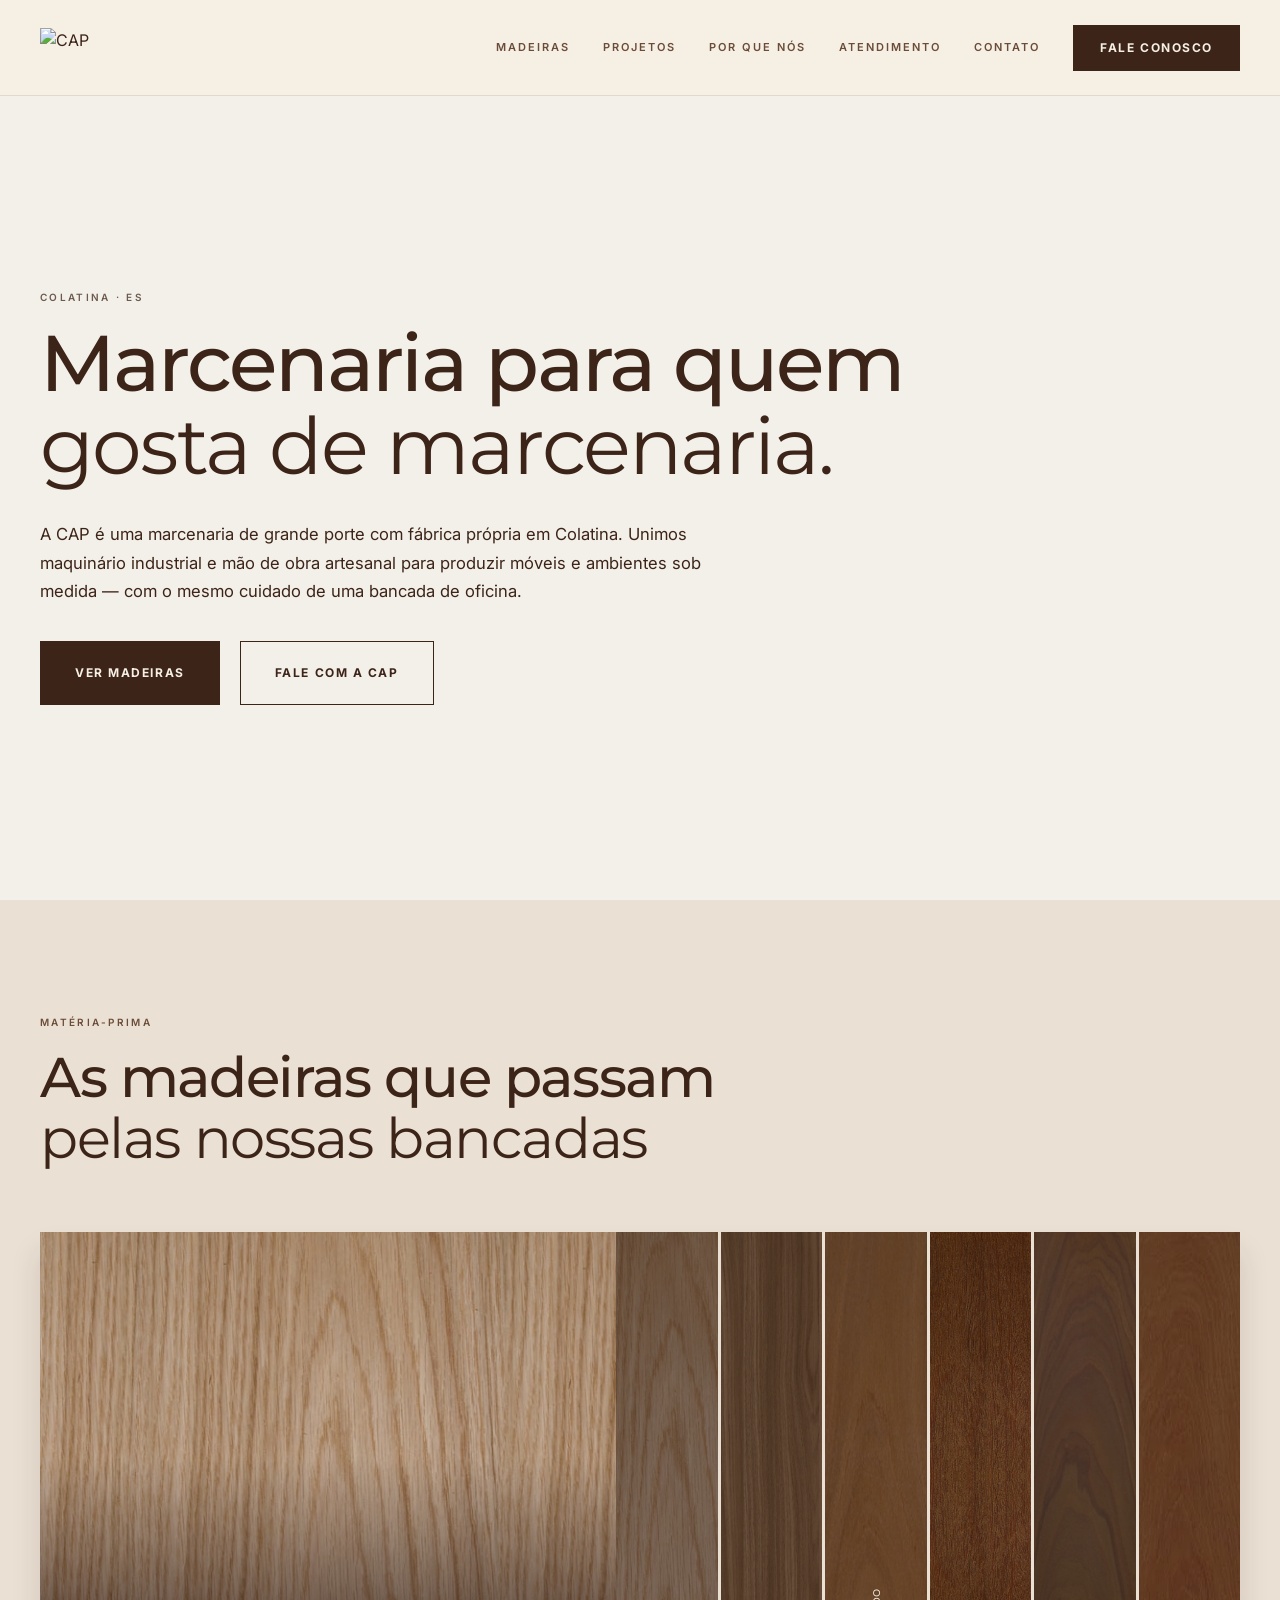
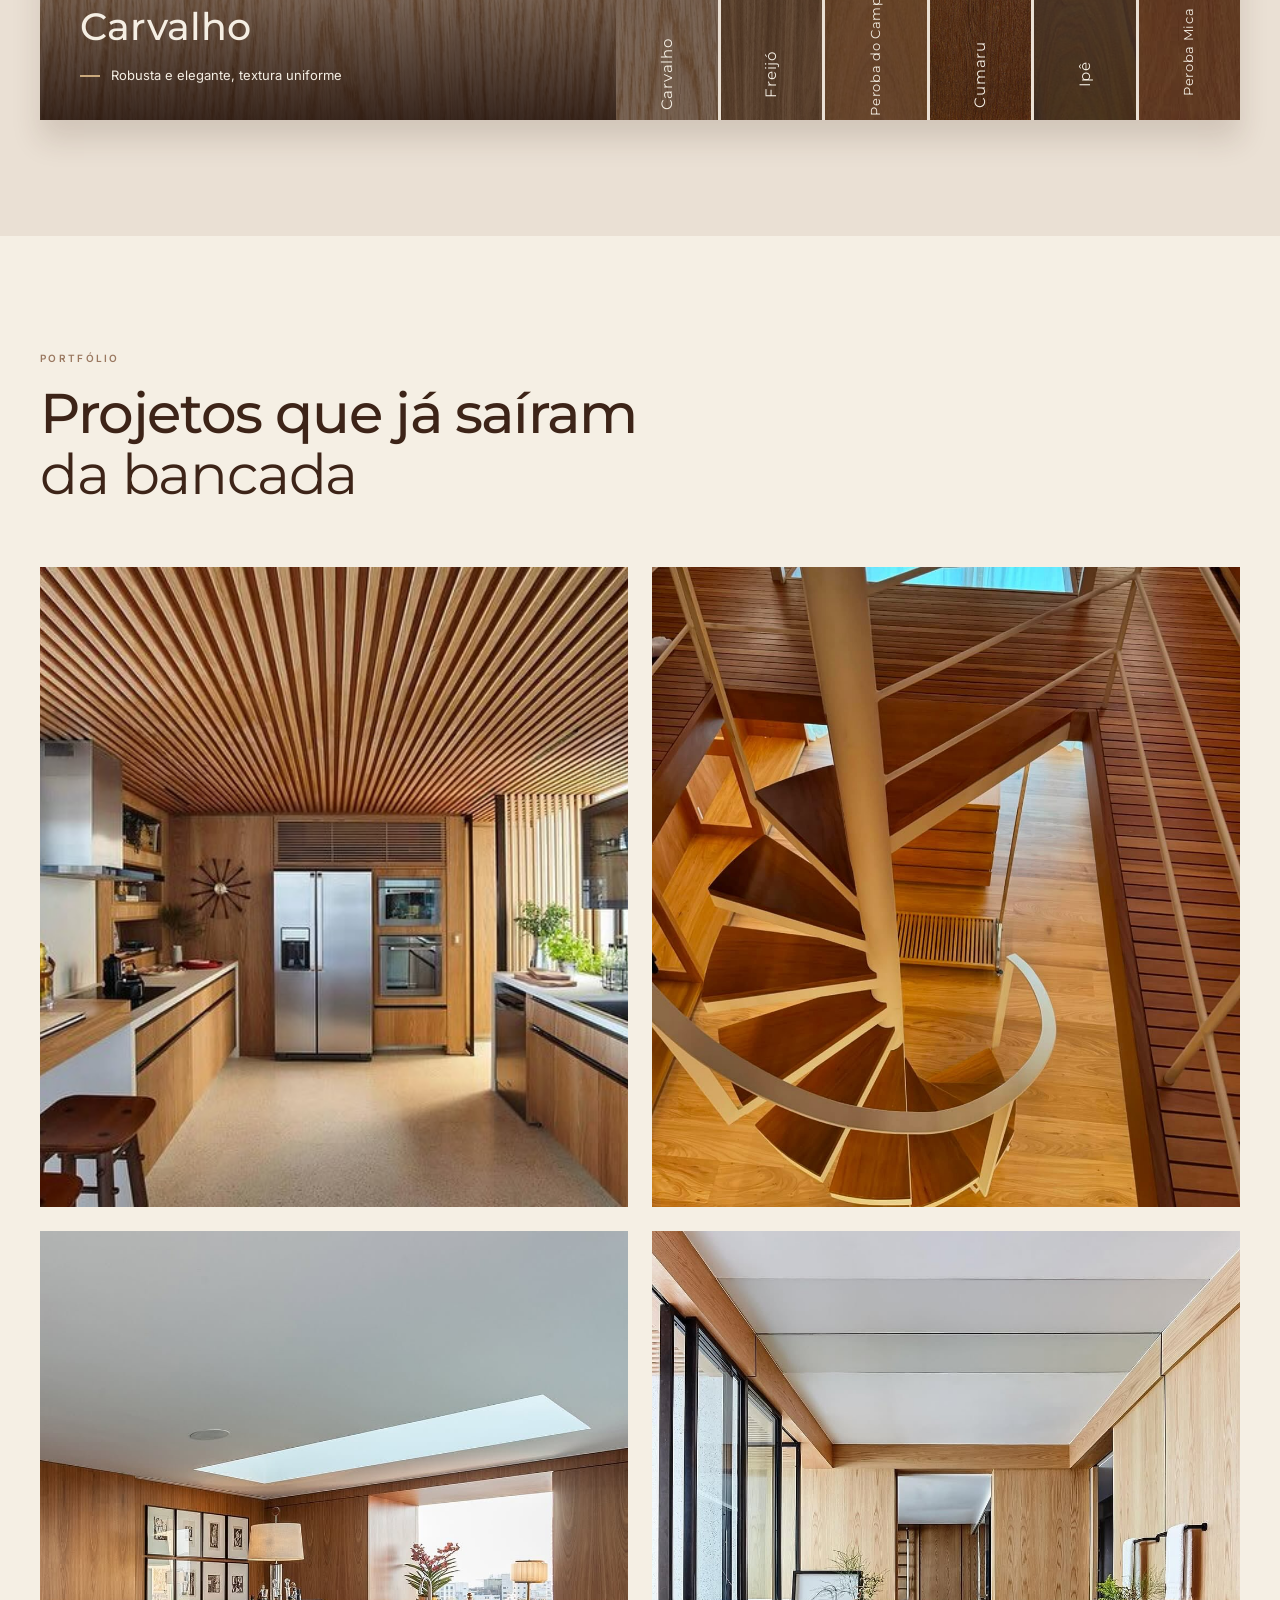
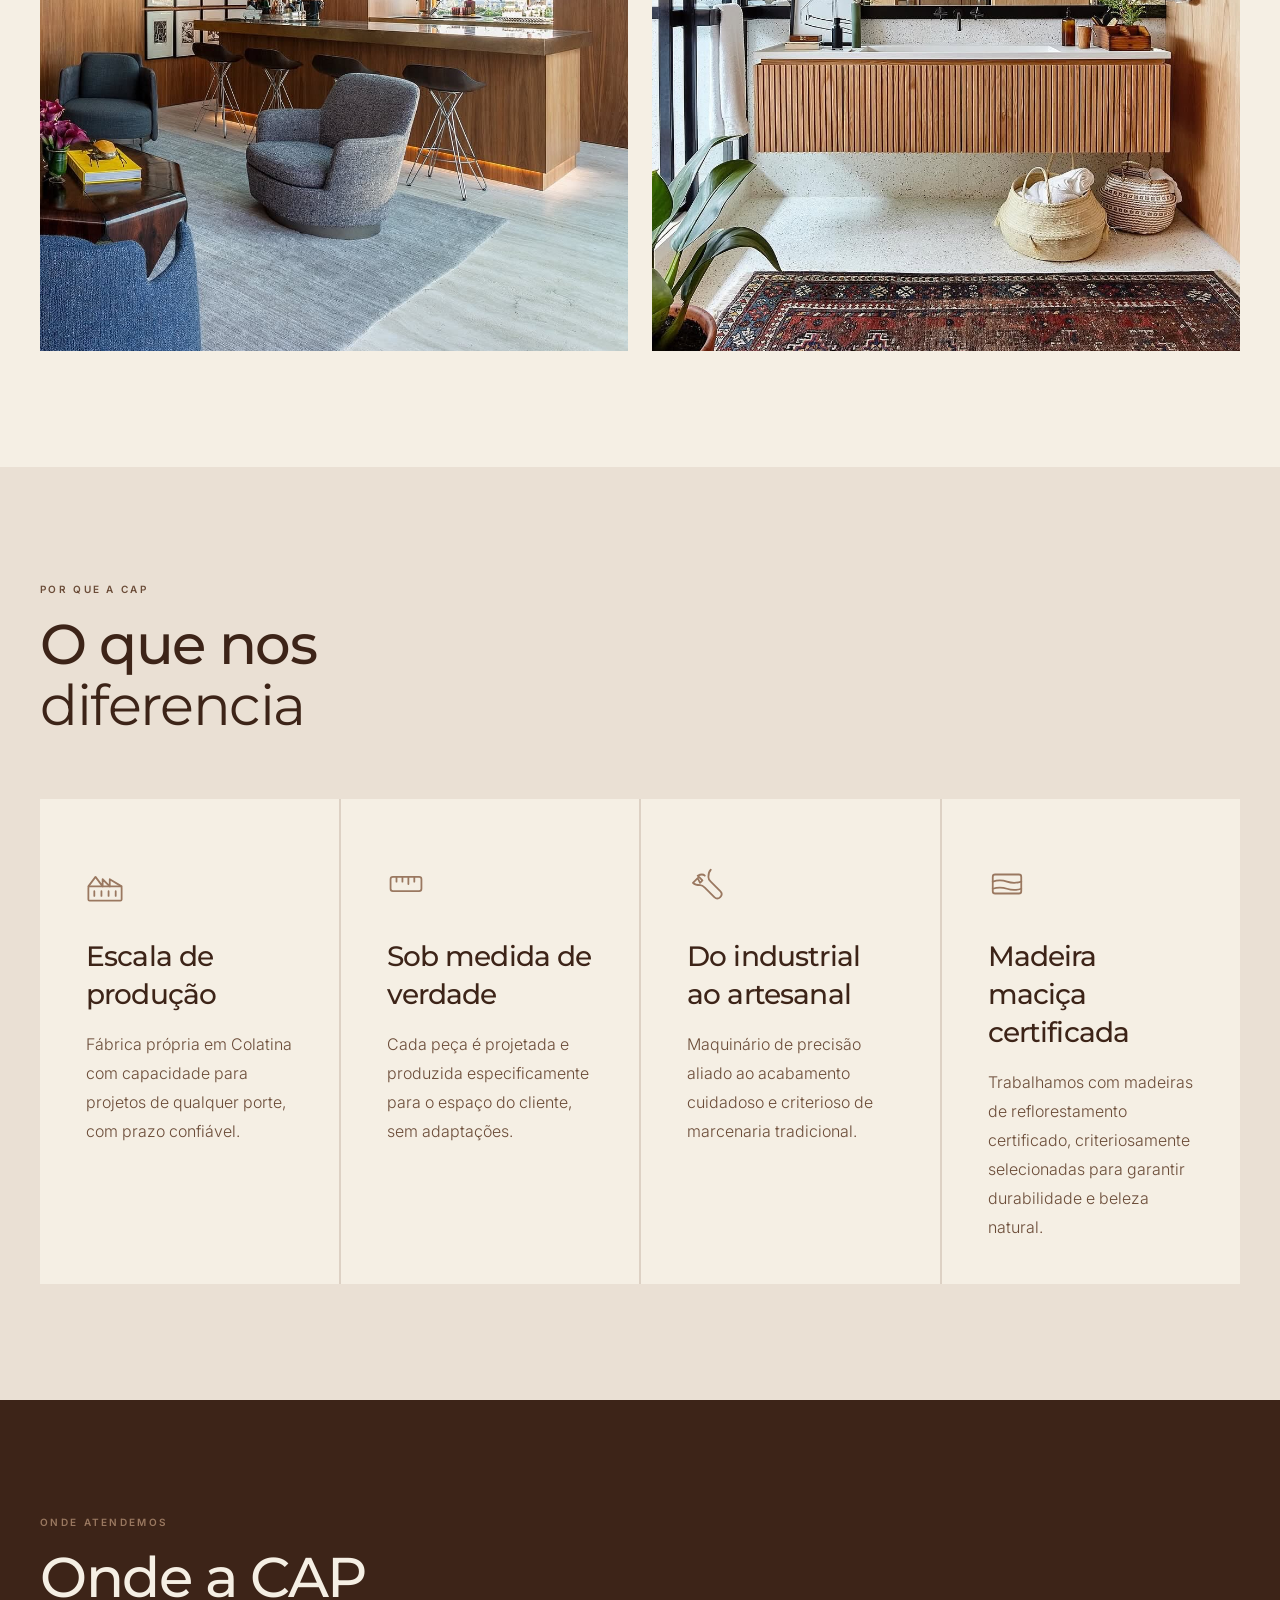
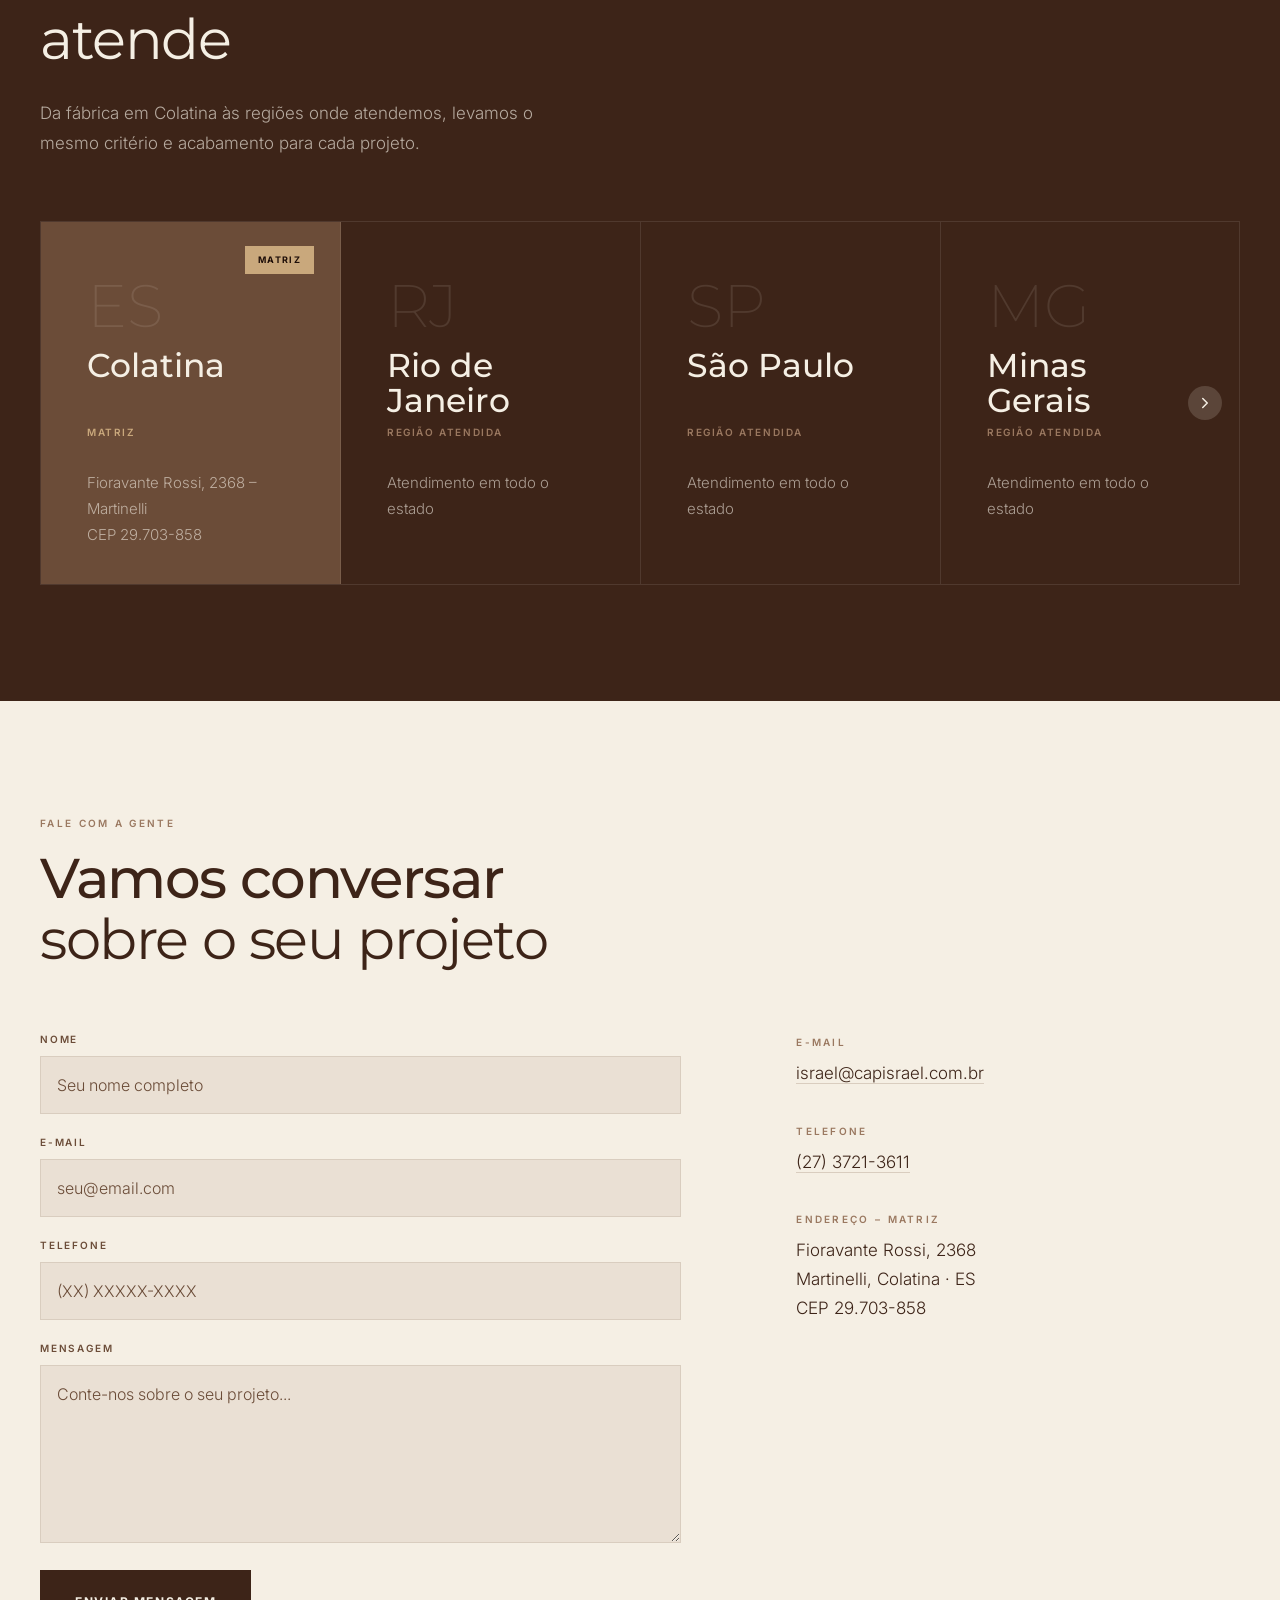
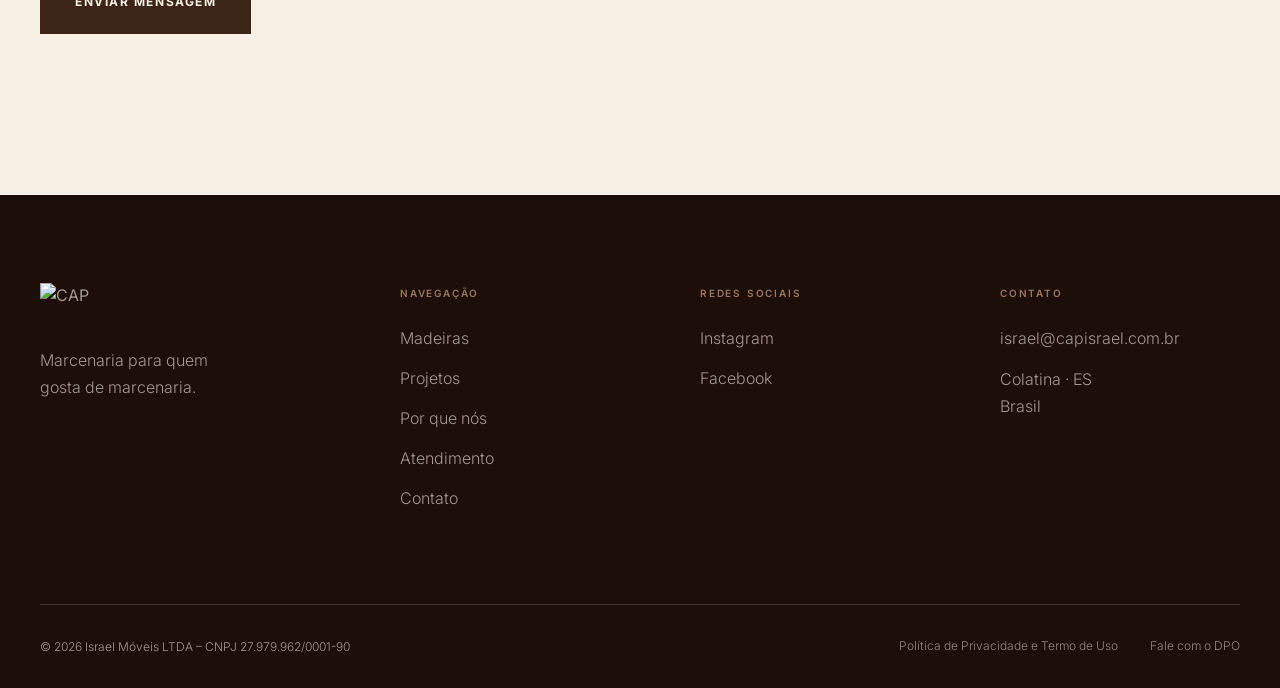
==== Site_CAP2_SPHP/index.html @ 414b8538 "Add files via upload" ====
<!doctype html>
<html lang="pt-BR">
  <head>
    <meta charset="UTF-8" />
    <meta name="viewport" content="width=device-width, initial-scale=1.0" />
    <meta name="description" content="CAP — Marcenaria para quem gosta de marcenaria." />
    <title>CAP Israel</title>
    <link rel="icon" type="image/svg+xml" href="assets/images/favicon.svg">
    <link rel="icon" type="image/x-icon" href="assets/images/favicon.ico">
    <link rel="apple-touch-icon" href="assets/images/apple-touch-icon.png" />
    <link rel="preconnect" href="https://fonts.googleapis.com" />
    <link rel="preconnect" href="https://fonts.gstatic.com" crossorigin />
    <link href="https://fonts.googleapis.com/css2?family=Inter:wght@300;400;500;600;700&family=Montserrat:wght@400;500;600;700&display=swap" rel="stylesheet" />
    <link rel="stylesheet" href="css/styles.css" />
    <script src="js/main.js" defer></script>
  </head>
  <body>
    <a class="skip-link" href="#conteudo">Pular para o conteúdo</a>

    <header class="site-header" data-header>
      <div class="container header__inner">
        <a class="brand" href="#inicio" aria-label="CAP — página inicial">
          <img src="https://israelmoveis.com.br/wp-content/uploads/2021/07/ISRAEL-MOVEIS.svg" alt="CAP" />
        </a>

        <button class="menu-toggle" type="button" aria-expanded="false" aria-controls="primary-navigation" data-menu-toggle>
          <span class="visually-hidden">Abrir menu</span>
          <span></span><span></span><span></span>
        </button>

        <nav class="primary-nav" id="primary-navigation" aria-label="Navegação principal" data-menu>
          <a href="#madeiras">Madeiras</a>
          <a href="#projetos">Projetos</a>
          <a href="#diferenciais">Por que nós</a>
          <a href="#unidades">Atendimento</a>
          <a href="#contato">Contato</a>
          <a class="button button--small" href="#contato">Fale conosco</a>
        </nav>
      </div>
    </header>

    <main id="conteudo">
      <section class="hero" id="inicio" aria-labelledby="hero-title">
        <img class="hero__image" src="assets/images/hero-cap.jpeg" alt="Sala contemporânea com marcenaria sob medida e estante iluminada" />
        <div class="hero__overlay"></div>
        <div class="container hero__content">
          <p class="eyebrow eyebrow--light">Colatina · ES</p>
          <h1 id="hero-title">Marcenaria para quem<br /><em>gosta de marcenaria.</em></h1>
          <p class="hero__summary">A CAP é uma marcenaria de grande porte com fábrica própria em Colatina. Unimos maquinário industrial e mão de obra artesanal para produzir móveis e ambientes sob medida — com o mesmo cuidado de uma bancada de oficina.</p>
          <div class="hero__actions">
            <a class="button button--light" href="#madeiras">Ver madeiras</a>
            <a class="button button--outline-light" href="#contato">Fale com a CAP</a>
          </div>
        </div>
      </section>

      <section class="section section--sand" id="madeiras" aria-labelledby="woods-title">
        <div class="container">
          <div class="section-heading">
            <p class="eyebrow">Matéria-prima</p>
            <h2 id="woods-title">As madeiras que passam<br /><em>pelas nossas bancadas</em></h2>
          </div>

          <div class="wood-selector" data-wood-selector aria-label="Seleção de madeiras">
            <article class="wood-feature" data-wood-feature>
              <img src="assets/images/carvalho.jpeg" alt="Textura de madeira Carvalho" data-wood-image />
              <div class="wood-feature__overlay"></div>
              <div class="wood-feature__content">
                <h3 data-wood-name>Carvalho</h3>
                <p><span></span><span data-wood-description>Robusta e elegante, textura uniforme</span></p>
              </div>
            </article>
            <div class="wood-tabs" role="tablist" aria-label="Tipos de madeira">
              <button class="wood-tab is-active" type="button" role="tab" aria-selected="true" data-wood-tab data-name="Carvalho" data-description="Robusta e elegante, textura uniforme" data-image="assets/images/carvalho.jpeg" data-color="#C9A87C"><span>Carvalho</span></button>
              <button class="wood-tab" type="button" role="tab" aria-selected="false" data-wood-tab data-name="Freijó" data-description="Veios marcantes, acabamento sofisticado" data-image="assets/images/freijo.jpeg" data-color="#7A6030"><span>Freijó</span></button>
              <button class="wood-tab" type="button" role="tab" aria-selected="false" data-wood-tab data-name="Peroba do Campo" data-description="Densidade média, versátil para portas, painéis e móveis" data-image="assets/images/peroba_campo.jpeg" data-color="#5C3A1E"><span>Peroba do Campo</span></button>
              <button class="wood-tab" type="button" role="tab" aria-selected="false" data-wood-tab data-name="Cumaru" data-description="Tom castanho-amarelado, alta densidade e durabilidade" data-image="assets/images/cumaru.jpeg" data-color="#8B3A1A"><span>Cumaru</span></button>
              <button class="wood-tab" type="button" role="tab" aria-selected="false" data-wood-tab data-name="Ipê" data-description="Marrom-escuro intenso, altíssima dureza e resistência" data-image="assets/images/ipe.jpeg" data-color="#9A7220"><span>Ipê</span></button>
              <button class="wood-tab" type="button" role="tab" aria-selected="false" data-wood-tab data-name="Peroba Mica" data-description="Alta densidade, resistente a impactos e ao desgaste" data-image="assets/images/peroba_mica.jpeg" data-color="#C07840"><span>Peroba Mica</span></button>
            </div>
          </div>
        </div>
      </section>

      <section class="section" id="projetos" aria-labelledby="projects-title">
        <div class="container">
          <div class="section-heading">
            <p class="eyebrow">Portfólio</p>
            <h2 id="projects-title">Projetos que já saíram<br /><em>da bancada</em></h2>
          </div>
          <div class="projects-grid">
            <article
              class="project-card"
              data-project-card
              data-projects='[
                {"image":"assets/images/projeto-cozinha.jpeg","alt":"Cozinha com forro ripado e armários sob medida"},
                {"image":"assets/images/projeto-corredor.jpeg","alt":"Corredor com marcenaria sob medida"}
              ]'
            >
              <img src="assets/images/projeto-cozinha.jpeg" alt="Cozinha com forro ripado e armários sob medida" data-project-image />
            </article>

            <article
              class="project-card"
              data-project-card
              data-projects='[
                {"image":"assets/images/projeto-escada.jpeg","alt":"Escada helicoidal em madeira"},
                {"image":"assets/images/projeto-painel.jpeg","alt":"Painel de madeira sob medida"}
              ]'
            >
              <img src="assets/images/projeto-escada.jpeg" alt="Escada helicoidal em madeira" data-project-image />
            </article>

            <article
              class="project-card"
              data-project-card
              data-projects='[
                {"image":"assets/images/projeto-bar.jpeg","alt":"Home bar revestido em madeira"},
                {"image":"assets/images/projeto-luz.jpeg","alt":"Ambiente com marcenaria e iluminação integrada"}
              ]'
            >
              <img src="assets/images/projeto-bar.jpeg" alt="Home bar revestido em madeira" data-project-image />
            </article>

            <article
              class="project-card"
              data-project-card
              data-projects='[
                {"image":"assets/images/projeto-banheiro.jpeg","alt":"Banheiro com marcenaria ripada"},
                {"image":"assets/images/projeto-corredor2.jpeg","alt":"Corredor com detalhes de madeira"}
              ]'
            >
              <img src="assets/images/projeto-banheiro.jpeg" alt="Banheiro com marcenaria ripada" data-project-image />
            </article>
          </div>
        </div>
      </section>

      <section class="section section--sand" id="diferenciais" aria-labelledby="benefits-title">
        <div class="container">
          <div class="section-heading">
            <p class="eyebrow">Por que a CAP</p>
            <h2 id="benefits-title">O que nos<br /><em>diferencia</em></h2>
          </div>
          <div class="benefits-grid">
            <article class="benefit-card"><svg viewBox="0 0 32 32" aria-hidden="true"><rect x="2" y="18" width="28" height="12" rx="1"/><path d="M2 18 8 10l6 8m0 0v-6l6 6m0 0v-6l10 6M7 22v4m6-4v4m6-4v4m6-4v4"/></svg><h3>Escala de produção</h3><p>Fábrica própria em Colatina com capacidade para projetos de qualquer porte, com prazo confiável.</p></article>
            <article class="benefit-card"><svg viewBox="0 0 32 32" aria-hidden="true"><rect x="3" y="10" width="26" height="12" rx="2"/><path d="M8 10v4m5-4v4m5-4v6m5-6v4"/></svg><h3>Sob medida de verdade</h3><p>Cada peça é projetada e produzida especificamente para o espaço do cliente, sem adaptações.</p></article>
            <article class="benefit-card"><svg viewBox="0 0 32 32" aria-hidden="true"><path d="M20 4s-2 2-2 6c0 2 2 4 2 4l8 8c1.5 1.5 1.5 3.5 0 5s-3.5 1.5-5 0l-8-8s-2-2-4-2c-4 0-6-2-6-2l4-4 2 4 2-2-4-4s4-2 6 0"/></svg><h3>Do industrial ao artesanal</h3><p>Maquinário de precisão aliado ao acabamento cuidadoso e criterioso de marcenaria tradicional.</p></article>
            <article class="benefit-card"><svg viewBox="0 0 32 32" aria-hidden="true"><rect x="4" y="8" width="24" height="16" rx="2"/><path d="M4 14q6-2 12 0t12 0M4 20q6-2 12 0t12 0"/></svg><h3>Madeira maciça certificada</h3><p>Trabalhamos com madeiras de reflorestamento certificado, criteriosamente selecionadas para garantir durabilidade e beleza natural.</p></article>
          </div>
        </div>
      </section>

      <section class="section section--brown" id="unidades" aria-labelledby="locations-title">
        <div class="container">
          <div class="section-heading section-heading--light">
            <p class="eyebrow eyebrow--muted">Onde atendemos</p>
            <h2 id="locations-title">Onde a CAP<br /><em>atende</em></h2>
            <p class="section-heading__description">Da fábrica em Colatina às regiões onde atendemos, levamos o mesmo critério e acabamento para cada projeto.</p>
          </div>
          <div class="locations-grid-wrap">
            <div class="locations-grid" data-horizontal-scroll tabindex="0" aria-label="Regiões atendidas. Arraste para ver todos os locais.">
              <article class="location-card location-card--primary"><span class="location-card__tag">Matriz</span><b>ES</b><h3>Colatina</h3><p class="location-card__role">Matriz</p><address>Fioravante Rossi, 2368 – Martinelli<br />CEP 29.703-858</address></article>
              <article class="location-card"><b>RJ</b><h3>Rio de Janeiro</h3><p class="location-card__role">Região atendida</p><address>Atendimento em todo o estado</address></article>
              <article class="location-card"><b>SP</b><h3>São Paulo</h3><p class="location-card__role">Região atendida</p><address>Atendimento em todo o estado</address></article>
              <article class="location-card"><b>MG</b><h3>Minas Gerais</h3><p class="location-card__role">Região atendida</p><address>Atendimento em todo o estado</address></article>
              <article class="location-card"><b>BA</b><h3>Bahia</h3><p class="location-card__role">Região atendida</p><address>Atendimento em todo o estado</address></article>
            </div>
            <div class="locations-grid__hint" aria-hidden="true">
              <svg viewBox="0 0 24 24" width="18" height="18" fill="none" stroke="currentColor" stroke-width="2" stroke-linecap="round" stroke-linejoin="round"><polyline points="9 18 15 12 9 6"></polyline></svg>
            </div>
          </div>
        </div>
      </section>

      <section class="section contact" id="contato" aria-labelledby="contact-title">
        <div class="container">
          <div class="section-heading">
            <p class="eyebrow">Fale com a gente</p>
            <h2 id="contact-title">Vamos conversar<br /><em>sobre o seu projeto</em></h2>
          </div>
          <div class="contact__grid">
            <form class="contact-form" data-static-form data-form-subject="Novo contato pelo site CAP" novalidate>
              <div class="form-honeypot" aria-hidden="true"><label for="contato-website">Não preencha este campo</label><input id="contato-website" name="website" type="text" tabindex="-1" autocomplete="off" /></div>
              <input type="hidden" name="form_started_at" value="" data-form-started-at />
              <div class="form-field"><label for="nome">Nome</label><input id="nome" name="nome" type="text" autocomplete="name" placeholder="Seu nome completo" minlength="2" maxlength="100" required /></div>
              <div class="form-field"><label for="email">E-mail</label><input id="email" name="email" type="email" autocomplete="email" placeholder="seu@email.com" maxlength="254" required /></div>
              <div class="form-field"><label for="telefone">Telefone</label><input id="telefone" name="telefone" type="tel" autocomplete="tel" inputmode="tel" placeholder="(XX) XXXXX-XXXX" pattern="\(\d{2}\) \d{4,5}-\d{4}" maxlength="15" title="Informe um telefone com DDD." required data-phone /></div>
              <div class="form-field"><label for="mensagem">Mensagem</label><textarea id="mensagem" name="mensagem" rows="6" placeholder="Conte-nos sobre o seu projeto..." minlength="10" maxlength="3000" required></textarea></div>
              <button class="button" type="submit">Enviar mensagem</button>
              <p class="form-feedback" id="contato-feedback" role="status" aria-live="polite" aria-atomic="true" data-form-feedback></p>
            </form>
            <aside class="contact-details" aria-label="Dados de contato da CAP">
              <div><p class="eyebrow">E-mail</p><a href="mailto:israel@capisrael.com.br">israel@capisrael.com.br</a></div>
              <div><p class="eyebrow">Telefone</p><a href="tel:+552737213611">(27) 3721-3611</a></div>
              <div><p class="eyebrow">Endereço – matriz</p><address>Fioravante Rossi, 2368<br />Martinelli, Colatina · ES<br />CEP 29.703-858</address></div>
            </aside>
          </div>
        </div>
      </section>
    </main>

    <footer class="site-footer">
      <div class="container footer__top">
        <div><a class="brand brand--footer" href="#inicio" aria-label="CAP — página inicial"><img src="https://israelmoveis.com.br/wp-content/uploads/2021/07/ISRAEL-MOVEIS.svg" alt="CAP" /></a><p>Marcenaria para quem<br />gosta de marcenaria.</p></div>
        <div><h2>Navegação</h2><a href="#madeiras">Madeiras</a><a href="#projetos">Projetos</a><a href="#diferenciais">Por que nós</a><a href="#unidades">Atendimento</a><a href="#contato">Contato</a></div>
        <div><h2>Redes sociais</h2><a href="https://www.instagram.com/israel.cap?utm_source=ig_web_button_share_sheet&igsh=ZDNlZDc0MzIxNw==" aria-label="Instagram da CAP">Instagram</a><a href="https://www.facebook.com/capisrael.com.br/?locale=pt_BR" aria-label="Facebook da CAP">Facebook</a></div>
        <div><h2>Contato</h2><a href="mailto:israel@capisrael.com.br">israel@capisrael.com.br</a><p>Colatina · ES<br />Brasil</p></div>
      </div>
      <div class="container footer__bottom"><p>© 2026 Israel Móveis LTDA – CNPJ 27.979.962/0001-90</p><div><button type="button" class="footer-link" data-open-modal="privacy-modal">Política de Privacidade e Termo de Uso</button><button type="button" class="footer-link" data-open-modal="dpo-modal">Fale com o DPO</button></div></div>
    </footer>

    <dialog class="modal" id="dpo-modal" aria-labelledby="dpo-title">
      <button class="modal__close" type="button" aria-label="Fechar" data-close-modal>×</button>
      <p class="eyebrow">Israel Móveis</p>
      <h2 id="dpo-title">Solicitação de direitos LGPD</h2>
      <p>Envie sua solicitação relacionada aos seus dados pessoais.</p>
      <form class="contact-form" data-static-form data-form-subject="Solicitação LGPD pelo site CAP" novalidate>
        <div class="form-honeypot" aria-hidden="true"><label for="dpo-website">Não preencha este campo</label><input id="dpo-website" name="website" type="text" tabindex="-1" autocomplete="off" /></div>
        <input type="hidden" name="form_started_at" value="" data-form-started-at />
        <div class="form-field"><label for="dpo-nome">Nome</label><input id="dpo-nome" name="nome" type="text" autocomplete="name" minlength="2" maxlength="100" required /></div>
        <div class="form-field"><label for="dpo-cpf">CPF</label><input id="dpo-cpf" name="cpf" type="text" inputmode="numeric" autocomplete="off" placeholder="000.000.000-00" pattern="\d{3}\.\d{3}\.\d{3}-\d{2}" maxlength="14" title="Informe um CPF válido." required data-cpf /></div>
        <div class="form-field"><label for="dpo-telefone">Telefone</label><input id="dpo-telefone" name="telefone" type="tel" autocomplete="tel" inputmode="tel" placeholder="(XX) XXXXX-XXXX" pattern="\(\d{2}\) \d{4,5}-\d{4}" maxlength="15" title="Informe um telefone com DDD." required data-phone /></div>
        <div class="form-field"><label for="dpo-email">E-mail</label><input id="dpo-email" name="email" type="email" autocomplete="email" maxlength="254" required /></div>
        <div class="form-field">
          <label for="dpo-motivacao">Motivação</label>
          <select id="dpo-motivacao" name="motivacao" required>
            <option value="" selected disabled>Selecione a motivação</option>
            <option>Acesso e correção aos dados</option>
            <option>Anonimização ou bloqueio dos dados desnecessários</option>
            <option>Confirmação da existência de tratamento</option>
            <option>Eliminação dos dados</option>
            <option>Informação das entidades com que o controlador compartilhou dados</option>
            <option>Informação sobre não fornecer consentimento</option>
            <option>Oposição ao tratamento, se for irregular</option>
            <option>Portabilidade dos dados a outro fornecedor</option>
            <option>Revogação do consentimento</option>
          </select>
        </div>
        <div class="form-field"><label for="dpo-mensagem">Mensagem</label><textarea id="dpo-mensagem" name="mensagem" rows="5" minlength="10" maxlength="4000" required></textarea></div>
        <button class="button" type="submit">Enviar</button>
        <p class="form-feedback" id="dpo-feedback" role="status" aria-live="polite" aria-atomic="true" data-form-feedback></p>
        <p class="form-disclaimer">Os dados colhidos e/ou tratados neste atendimento (Nome, E-mail e Telefone), serão para única e exclusivamente atender seus direitos como titular, previstos no artigo 18, Lei 13.709/2018 – Lei Geral de Proteção de Dados Pessoais. Não compartilharemos com nenhum outro controlador ou operador, e eliminaremos todos os dados após 36 meses, salvaguarda o armazenamento previstos em Leis e Obrigações Legais que devemos seguir.</p>
      </form>
    </dialog>

    <dialog class="modal modal--text modal--legal" id="privacy-modal" aria-labelledby="privacy-title">
      <button class="modal__close" type="button" aria-label="Fechar" data-close-modal>×</button>
      <p class="eyebrow">Israel Móveis LTDA</p>
      <h2 id="privacy-title">Política de Privacidade e Termo de Uso</h2>
      <p class="legal-updated">Última atualização: <time datetime="2026-08-06">6 de agosto de 2026</time></p>
      <div class="legal-content">
        <section aria-labelledby="privacy-intro">
          <h3 id="privacy-intro">Política de Privacidade</h3>
          <p>Seja bem-vindo(a)! Ao ingressar e utilizar o website <strong>www.israelmoveis.com.br</strong>, você nos confia seus dados e informações. Por isso, assumimos o compromisso de manter essa confiança.</p>
          <p>Nesta Política de Privacidade explicamos, de maneira clara e acessível, como as suas informações e dados serão coletados, usados (tratados), compartilhados — quando houver consentimento — e armazenados por meio dos nossos sistemas.</p>
          <p>Ao acessar o website da ISRAEL MÓVEIS LTDA, você declara estar ciente e de acordo com a forma como utilizaremos suas informações e dados, inclusive com a coleta de dados para uso pela nossa empresa. Poderemos também enviar e-mails de marketing com notícias sobre produtos e atualizações; o consentimento poderá ser retirado a qualquer tempo.</p>
          <p>Esta Política deve ser lida em conjunto com o Termo de Uso abaixo. Em caso de dúvidas sobre este documento, entre em contato pelo e-mail <a href="mailto:israel@capisrael.com.br">israel@capisrael.com.br</a>.</p>
        </section>

        <section aria-labelledby="legal-information">
          <h3 id="legal-information">1. Informações que coletamos</h3>
          <h4>1.1. Informações que você nos fornece</h4>
          <p><strong>Dados de contato.</strong> Quando você entra em contato, pode nos fornecer informações como nome, e-mail e número de telefone.</p>
          <h4>1.2. Informações geradas quando você usa nosso website</h4>
          <p><strong>Registros de acesso.</strong> Coletamos automaticamente registros de acesso à aplicação, incluindo endereço IP, data e hora do acesso. Esses dados são de coleta obrigatória nos termos da Lei nº 12.965/2014 e somente serão fornecidos a terceiros com sua autorização expressa ou por demanda judicial.</p>
          <p><strong>Dados de uso.</strong> Coletamos informações sobre suas interações no website, como navegação, páginas e conteúdos acessados, buscas, participação em pesquisas ou fóruns e outras ações.</p>
          <p><strong>Comunicações com o website.</strong> Ao se comunicar conosco, podemos coletar informações sobre a comunicação, incluindo metadados como data, IP, hora e o conteúdo que você optar por fornecer.</p>
          <p><strong>Cookies e tecnologias semelhantes.</strong> Utilizamos cookies — arquivos de texto gerados e armazenados no navegador ou aparelho — para melhorar e personalizar a experiência de uso do website.</p>
        </section>

        <section aria-labelledby="legal-use">
          <h3 id="legal-use">2. Como usamos as informações coletadas</h3>
          <p>Prezamos pela sua privacidade. Todos os dados e informações são tratados como confidenciais e usados apenas para os fins aqui descritos e necessários à utilização do website ISRAEL MÓVEIS LTDA, buscando sempre melhorar sua experiência como usuário.</p>
          <h4>2.1. Usos autorizados</h4>
          <p>Seus dados poderão ser utilizados para permitir o acesso às funcionalidades do website; enviar mensagens de suporte ou serviço, alertas, notificações e atualizações; comunicar produtos, serviços, promoções, notícias e eventos; analisar o tráfego; personalizar publicidade conforme gostos e interesses; melhorar e inovar serviços, produtos e funcionalidades; prevenir fraudes, spam e incidentes de segurança; autenticar informações; compreender o comportamento do usuário; atender às finalidades autorizadas no momento da coleta e cumprir obrigações legais.</p>
          <p>Qualquer uso para finalidade diversa desta Política dependerá de sua autorização prévia, quando aplicável.</p>
          <h4>2.2. Exclusão dos dados</h4>
          <p>Os dados coletados serão excluídos de nossos servidores quando você assim requisitar, desde que não exista obrigação legal de retenção, ou quando não forem mais necessários às finalidades informadas. A exclusão será gratuita e facilitada, observados os prazos e impedimentos legais, bem como a necessidade de preservação para resguardo de direitos, inclusive em operações de crédito, nos termos do artigo 7º da Lei nº 13.709/2018.</p>
          <h4>2.3. Monitoramento</h4>
          <p>Podemos monitorar a plataforma para assegurar o cumprimento deste Termo de Uso e da legislação aplicável, bem como para identificar violações ou abusos.</p>
          <h4>2.4. Exclusão de usuário</h4>
          <p>Reservamo-nos o direito de excluir usuários que não respeitem esta Política, os Termos de Uso ou a legislação aplicável. Você poderá buscar esclarecimentos ou contestar a medida pelo e-mail <a href="mailto:israel@capisrael.com.br">israel@capisrael.com.br</a>.</p>
        </section>

        <section aria-labelledby="legal-sharing">
          <h3 id="legal-sharing">3. Compartilhamento das informações</h3>
          <p>As informações, dados e conteúdos podem ser considerados ativos em eventuais negociações societárias das quais a ISRAEL MÓVEIS LTDA participe, como alienação, aquisição ou fusão. Nesses casos, os dados poderão integrar os ativos da operação, respeitada a legislação aplicável.</p>
          <p>A ISRAEL MÓVEIS LTDA poderá fornecer dados e informações, inclusive interações, quando houver requisição judicial, necessidade de cumprimento das leis nacionais ou sua autorização expressa.</p>
        </section>

        <section aria-labelledby="legal-rights">
          <h3 id="legal-rights">4. Direitos dos titulares</h3>
          <p>Você pode informar que não deseja a divulgação de seus dados, ciente de que algumas informações podem ser necessárias para o funcionamento do website. Em qualquer caso, possui direitos relativos à privacidade e à proteção dos seus dados pessoais, observada a legislação brasileira e a Lei Geral de Proteção de Dados (LGPD).</p>
          <h4>4.1. Direito de acesso</h4><p>Você pode requisitar e receber uma cópia dos dados pessoais que possuímos sobre você.</p>
          <h4>4.2. Direito de retificação</h4><p>Você pode solicitar a correção e/ou retificação de dados pessoais incorretos. Para efetivar a alteração, poderemos verificar a validade dos dados fornecidos. Solicitações podem ser feitas pelo e-mail <a href="mailto:israel@capisrael.com.br">israel@capisrael.com.br</a>.</p>
          <h4>4.3. Direito de exclusão</h4><p>Você pode solicitar a exclusão dos dados pessoais que possuímos, ressalvadas as hipóteses legais de conservação ou a necessidade de preservação para resguardo de direitos.</p>
          <h4>4.4. Direito de oposição ao processamento</h4><p>Você pode contestar o tratamento dos seus dados para determinadas finalidades. Em situações aplicáveis, poderemos demonstrar motivos legítimos para o tratamento, quando estes prevalecerem sobre seus direitos.</p>
          <h4>4.5. Direito de solicitar anonimização, bloqueio ou eliminação</h4><p>Você pode solicitar a suspensão do tratamento nos cenários previstos na legislação, inclusive para verificação da precisão dos dados, preservação para reivindicações legais ou análise de oposição ao uso.</p>
          <h4>4.6. Direito à portabilidade</h4><p>Forneceremos a você, ou a terceiros que indicar, seus dados pessoais em formato estruturado e interoperável, quando aplicável.</p>
          <h4>4.7. Direito de retirar o consentimento</h4><p>Você pode retirar o consentimento dado a esta Política a qualquer tempo. Isso não afetará a legalidade do tratamento realizado anteriormente. Para solicitar, entre em contato pelo e-mail <a href="mailto:israel@capisrael.com.br">israel@capisrael.com.br</a>.</p>
          <h4>4.8. Direito à revisão de decisões automatizadas</h4><p>Você pode solicitar a revisão de decisões tomadas unicamente com base em tratamento automatizado de dados pessoais que afetem seus interesses, inclusive decisões destinadas à definição de perfis pessoais, profissionais, de consumo ou de crédito.</p>
          <p>Podemos solicitar informações adicionais para confirmar sua identidade e proteger seus dados. Tentamos responder às solicitações legítimas em até 5 dias úteis; solicitações complexas ou múltiplas poderão demandar prazo maior, situação em que manteremos você atualizado sobre o andamento.</p>
          <p>Se houver obrigação legal, informações pessoais poderão ser divulgadas. Para dúvidas sobre seus direitos, fale conosco pelo e-mail <a href="mailto:israel@capisrael.com.br">israel@capisrael.com.br</a> ou utilize o formulário do DPO.</p>
        </section>

        <section aria-labelledby="legal-updates">
          <h3 id="legal-updates">5. Atualizações desta Política de Privacidade</h3>
          <p>Esta Política poderá ser alterada sempre que necessário, buscando oferecer mais segurança, conveniência e uma melhor experiência. Recomendamos a consulta periódica deste documento. Havendo mudanças relevantes que exijam novas autorizações, publicaremos uma nova Política, sujeita novamente ao seu consentimento quando cabível.</p>
          <h3>6. Lei aplicável</h3>
          <p>Fica eleito o Foro da Comarca de Colatina como competente para dirimir questões oriundas deste documento, com renúncia expressa a qualquer outro, por mais privilegiado que seja. Este documento é regido e interpretado de acordo com as leis da República Federativa do Brasil.</p>
        </section>

        <section class="legal-terms" aria-labelledby="terms-title">
          <h3 id="terms-title">Termo de Uso</h3>
          <p>Seja bem-vindo(a)! Estas são as regras de utilização do website ISRAEL MÓVEIS LTDA. Ao utilizá-lo, você concorda com estes Termos de Uso e se responsabiliza pelos atos praticados no website e em serviços relacionados. Caso não concorde com os termos e condições estabelecidos, não utilize o website.</p>
          <p>Estes Termos devem ser lidos em conjunto com a Política de Privacidade. Para dúvidas, feedback ou assuntos relacionados a estes Termos, entre em contato pelo e-mail <a href="mailto:israel@capisrael.com.br">israel@capisrael.com.br</a>.</p>
          <h4>1. O que é o website</h4>
          <h4>1.1. Serviços</h4>
          <p>O website oferece informações sobre a ISRAEL MÓVEIS LTDA e seus produtos, acesso à página de login nos sistemas da empresa e cadastro para manifestar interesse nos produtos.</p>
          <h4>1.2. Suspensão</h4>
          <p>Poderemos suspender ou cancelar o acesso ao website em caso de suspeita de fraude, obtenção de benefício ou vantagem ilícita, descumprimento destes Termos, da Política de Privacidade ou da legislação aplicável. Nesses casos, não será devida indenização e a ISRAEL MÓVEIS LTDA poderá adotar as medidas necessárias para resguardar seus interesses.</p>
          <h4>2. Como acessar o website</h4>
          <h4>2.1. Acesso</h4>
          <p>O acesso ocorre pelo endereço <a href="https://israelmoveis.com.br/" target="_blank" rel="noopener noreferrer">https://israelmoveis.com.br/</a>. Ao realizar um cadastro ou contato, você poderá fornecer informações pessoais conforme esta Política de Privacidade.</p>
          <h4>3. Promoções</h4>
          <p>A qualquer tempo, poderemos disponibilizar publicidades ou apresentar ofertas promocionais. A participação em qualquer promoção ou oferta estará sujeita às regras específicas a ela associadas.</p>
          <h4>4. Direitos da ISRAEL MÓVEIS LTDA sobre o website</h4>
          <h4>4.1. Nossos direitos</h4>
          <p>Todos os direitos sobre o conteúdo tangível e intangível presente no website são reservados. O usuário não adquire qualquer direito sobre o website pelo simples cadastro. É proibido realizar download de conteúdo para armazená-lo em banco de dados e oferecê-lo a terceiros, bem como usá-lo para criar base de dados ou serviço que concorra com o nosso negócio.</p>
          <h4>5. Responsabilidades do usuário</h4>
          <p>O uso do website é de total responsabilidade do usuário.</p>
          <h4>5.1. Manutenção</h4>
          <p>É responsabilidade do usuário manter seu computador, celular, tablet ou outro dispositivo em ambiente seguro, utilizando ferramentas como antivírus e firewall para prevenção de riscos eletrônicos.</p>
          <h4>5.2. Links externos</h4>
          <p>O website pode conter links para sites e aplicações de terceiros, ou tecnologias integradas. Isso não significa endosso, verificação, garantia ou vínculo com seus proprietários. Não nos responsabilizamos por conteúdo, precisão, políticas, práticas ou opiniões de terceiros; recomendamos a leitura dos respectivos Termos de Uso e Políticas de Privacidade.</p>
          <h4>6. O que mais preciso saber sobre estes Termos de Uso?</h4>
          <h4>6.1. Alterações</h4>
          <p>O website é continuamente atualizado e estes Termos podem ser alterados para refletir os ajustes realizados. Caso não concorde com os novos Termos, você poderá rejeitá-los, mas não poderá continuar a utilizar o website. A utilização após a alteração significa concordância com as modificações.</p>
          <h4>6.2. Conflito entre disposições</h4>
          <p>Em caso de conflito entre estes Termos e versões posteriores, prevalecerá a versão mais recente. Fica eleito o Foro da Comarca de Colatina como competente para dirimir questões oriundas deste documento, com renúncia a qualquer outro, por mais privilegiado que seja, nos termos das leis da República Federativa do Brasil.</p>
          <h4>6.3. Dúvidas</h4>
          <p>Caso tenha dúvidas, comentários ou sugestões, entre em contato pelo e-mail <a href="mailto:israel@capisrael.com.br">israel@capisrael.com.br</a>.</p>
        </section>
      </div>
    </dialog>
  </body>
</html>
---- Site_CAP2_SPHP/css/styles.css ----
:root {
  --cream: #f5efe4;
  --sand: #eae0d4;
  --warm: #d9cdbf;
  --muted: #a89480;
  --brown-light: #9a7860;
  --brown: #6b4c38;
  --brown-dark: #3d2418;
  --brown-deep: #1e0e08;
  --white: #fffdf8;
  --font-display: "Montserrat", Arial, sans-serif;
  --font-body: "Inter", Arial, sans-serif;
  --container: 1200px;
  --header-height: 96px;
}

*,
*::before,
*::after { box-sizing: border-box; }

html { scroll-behavior: smooth; scroll-padding-top: var(--header-height); }

body {
  margin: 0;
  color: var(--brown-dark);
  background: var(--cream);
  font-family: var(--font-body);
  font-size: 16px;
  font-weight: 400;
  line-height: 1.5;
}

body.menu-is-open { overflow: hidden; }

img { display: block; max-width: 100%; }

a { color: inherit; text-decoration: none; }

button,
input,
textarea { font: inherit; }

button { cursor: pointer; }

address { font-style: normal; }

:focus-visible { outline: 3px solid var(--brown-light); outline-offset: 4px; }

.container { width: min(var(--container), calc(100% - 48px)); margin-inline: auto; }

.visually-hidden {
  position: absolute;
  width: 1px;
  height: 1px;
  padding: 0;
  margin: -1px;
  overflow: hidden;
  clip: rect(0, 0, 0, 0);
  white-space: nowrap;
  border: 0;
}

.skip-link {
  position: fixed;
  top: 12px;
  left: 12px;
  z-index: 999;
  padding: 10px 14px;
  color: var(--cream);
  background: var(--brown-dark);
  transform: translateY(-150%);
}

.skip-link:focus { transform: translateY(0); }

.site-header {
  position: sticky;
  top: 0;
  z-index: 50;
  height: var(--header-height);
  border-bottom: 1px solid rgba(61, 36, 24, 0.11);
  background: rgba(245, 239, 228, 0.96);
  transition: height 220ms ease, box-shadow 220ms ease;
}

.site-header.is-scrolled {
  height: 76px;
  box-shadow: 0 5px 22px rgba(61, 36, 24, 0.07);
}

.header__inner { display: flex; align-items: center; justify-content: space-between; height: 100%; }

.brand { display: inline-flex; align-items: center; }

.brand img { width: 105px; height: 40px; display: block; }

.primary-nav { display: flex; align-items: center; gap: clamp(20px, 2.6vw, 42px); }

.primary-nav > a:not(.button) {
  color: var(--brown);
  font-size: 11px;
  font-weight: 600;
  letter-spacing: 0.18em;
  text-transform: uppercase;
  transition: color 180ms ease;
}

.primary-nav > a:not(.button):hover { color: var(--brown-dark); }

.button {
  display: inline-flex;
  min-height: 64px;
  align-items: center;
  justify-content: center;
  padding: 17px 34px;
  border: 1px solid var(--brown-dark);
  color: var(--cream);
  background: var(--brown-dark);
  font-size: 12px;
  font-weight: 700;
  letter-spacing: 0.13em;
  line-height: 1;
  text-align: center;
  text-transform: uppercase;
  transition: background 180ms ease, color 180ms ease, border-color 180ms ease, transform 180ms ease;
}

.button:hover { border-color: var(--brown); background: var(--brown); transform: translateY(-2px); }
.button:disabled { cursor: wait; opacity: 0.65; transform: none; }
.button--small { min-height: 46px; padding: 14px 26px; }
.button--light { border-color: var(--brown-dark); color: var(--cream); background: var(--brown-dark); } 
.button--light:hover { border-color: var(--brown); background: var(--brown); color: var(--cream); }
.button--outline-light { border-color: var(--brown-dark); color: var(--brown-dark); background: transparent; }
.button--outline-light:hover { border-color: var(--brown); color: var(--cream); background: var(--brown); }

.menu-toggle { display: none; padding: 9px 4px; border: 0; color: var(--brown-dark); background: none; }
.menu-toggle span:not(.visually-hidden) { display: block; width: 26px; height: 1px; margin: 6px 0; background: currentColor; transition: transform 180ms ease, opacity 180ms ease; }

.hero { position: relative; display: grid; min-height: calc(100svh - var(--header-height)); overflow: hidden; color: var(--brown-dark); background: #f3f0ea; }
.hero__image, .hero__overlay { display: none; }
.hero__image { object-fit: cover; object-position: center; }
.hero__overlay { background: linear-gradient(90deg, rgba(30, 14, 8, 0.74) 0%, rgba(30, 14, 8, 0.33) 54%, rgba(30, 14, 8, 0.2) 100%), linear-gradient(0deg, rgba(30, 14, 8, 0.4) 0%, transparent 42%); }
.hero__content { position: relative; z-index: 1; display: flex; min-height: inherit; flex-direction: column; justify-content: center; padding-top: 64px; padding-bottom: 64px; }

.eyebrow { margin: 0 0 18px; color: var(--brown-light); font-size: 10px; font-weight: 600; letter-spacing: 0.23em; line-height: 1.3; text-transform: uppercase; }
.eyebrow--light { color: #6B5A4D; }
.eyebrow--muted { color: var(--brown-light); }
.section--sand .eyebrow { color: var(--brown); }

h1, h2, h3, p { margin-top: 0; }

h1, h2, h3 { font-family: var(--font-display); font-weight: 500; }

h1 { max-width: 920px; margin-bottom: 33px; font-size: clamp(47px, 6.2vw, 88px); letter-spacing: -0.025em; line-height: 1.04; }
h1 em, h2 em { font-style: normal; font-weight: 400; }

.hero__summary { max-width: 680px; margin-bottom: 35px; font-size: clamp(16px, 1.3vw, 19px); font-weight: 400; line-height: 1.72; }
.hero__actions { display: flex; flex-wrap: wrap; gap: 20px; }

.section { padding: 116px 0; background: var(--cream); }
.section--sand { background: var(--sand); }
.section--brown { color: var(--cream); background: var(--brown-dark); }
.section-heading { margin-bottom: 62px; }
.section-heading h2 { margin-bottom: 0; font-size: clamp(44px, 4.35vw, 62px); letter-spacing: -0.025em; line-height: 1.1; }
.section-heading--light h2 { color: var(--cream); }
.section-heading__description { max-width: 555px; margin: 28px 0 0; color: rgba(245, 239, 228, 0.66); font-size: 17px; font-weight: 300; line-height: 1.8; }

.wood-selector { --active-wood: #c9a87c; display: flex; min-height: 488px; overflow: hidden; box-shadow: 0 20px 28px rgba(61, 36, 24, 0.14); }
.wood-feature { position: relative; flex: 1 1 48%; overflow: hidden; background: #795943; }
.wood-feature img { position: absolute; inset: 0; width: 100%; height: 100%; object-fit: cover; transition: opacity 500ms ease; }
.wood-feature__overlay { position: absolute; inset: 0; background: linear-gradient(0deg, rgba(30, 14, 8, 0.83), rgba(30, 14, 8, 0.04) 54%); }
.wood-feature__content { position: absolute; right: 40px; bottom: 34px; left: 40px; color: var(--cream); }
.wood-feature__content h3 { margin-bottom: 10px; font-size: clamp(32px, 3vw, 40px); }
.wood-feature__content p { display: flex; align-items: center; gap: 11px; margin: 0; font-size: 13px; }
.wood-feature__content p > span:first-child { width: 20px; height: 2px; background: var(--active-wood); }

.wood-tabs { display: flex; flex: 1 1 52%; gap: 3px; min-width: 0; }
.wood-tab { position: relative; flex: 1; min-width: 0; padding: 0; overflow: hidden; border: 0; color: var(--cream); background-color: #5e4030; background-position: center; background-size: cover; background-repeat: no-repeat; isolation: isolate; }
.wood-tab[data-name="Carvalho"] { background-image: url("../assets/images/carvalho.jpeg"); }
.wood-tab[data-name="Freijó"] { background-image: url("../assets/images/freijo.jpeg"); }
.wood-tab[data-name="Peroba do Campo"] { background-image: url("../assets/images/peroba_campo.jpeg"); }
.wood-tab[data-name="Cumaru"] { background-image: url("../assets/images/cumaru.jpeg"); }
.wood-tab[data-name="Ipê"] { background-image: url("../assets/images/ipe.jpeg"); }
.wood-tab[data-name="Peroba Mica"] { background-image: url("../assets/images/peroba_mica.jpeg"); }
.wood-tab::after { position: absolute; z-index: 0; inset: 0; content: ""; background: rgba(30, 14, 8, 0.45); transition: background 250ms ease; }
.wood-tab:hover::after, .wood-tab:focus-visible::after { background: rgba(30, 14, 8, 0.22); }
.wood-tab span { position: absolute; z-index: 1; bottom: 34px; left: 50%; font-family: var(--font-display); font-size: 15px; font-weight: 400; letter-spacing: 0.05em; transform: translateX(-50%) rotate(-90deg); transform-origin: center; white-space: nowrap; }
.wood-tab[data-name="Peroba do Campo"] span,
.wood-tab[data-name="Peroba Mica"] span { bottom: 58px; font-size: 13px; }

.projects-grid { display: grid; grid-template-columns: repeat(2, minmax(0, 1fr)); gap: 24px; }
.project-card { position: relative; min-height: 640px; overflow: hidden; color: var(--cream); background: var(--warm); }
.project-card:nth-child(3), .project-card:nth-child(4) { min-height: 720px; }
.project-card::after { position: absolute; inset: 0; content: ""; background: linear-gradient(0deg, rgba(30, 14, 8, 0.72) 0%, rgba(30, 14, 8, 0.03) 53%); }
.project-card img { width: 100%; height: 100%; position: absolute; object-fit: cover; transition: transform 600ms cubic-bezier(.25, .46, .45, .94), opacity 400ms ease; }
.project-card:hover img { transform: scale(1.04); }
.project-card__content { position: absolute; z-index: 1; right: 30px; bottom: 28px; left: 30px; }
.project-card__content p { margin-bottom: 9px; color: rgba(245, 239, 228, 0.75); font-size: 10px; font-weight: 600; letter-spacing: 0.16em; text-transform: uppercase; }
.project-card__content h3 { margin-bottom: 0; font-size: 26px; }

.benefits-grid { display: grid; grid-template-columns: repeat(4, 1fr); gap: 2px; background: rgba(61, 36, 24, 0.08); }
.benefit-card { min-height: 402px; padding: 66px 46px 42px; background: var(--cream); transition: background 200ms ease, transform 200ms ease; }
.benefit-card:hover { background: var(--white); transform: translateY(-3px); }
.benefit-card svg { width: 38px; height: 38px; margin-bottom: 28px; fill: none; stroke: var(--brown-light); stroke-linecap: round; stroke-linejoin: round; stroke-width: 1.5; }
.benefit-card h3 { min-height: 73px; margin-bottom: 17px; font-size: 28px; letter-spacing: -0.03em; line-height: 1.36; }
.benefit-card p { margin-bottom: 0; color: var(--brown); font-size: 16px; font-weight: 300; line-height: 1.82; }

.locations-grid { display: grid; grid-template-columns: repeat(4, 1fr); border: 1px solid rgba(245, 239, 228, 0.1); }
.location-card { position: relative; min-height: 323px; padding: 54px 46px 36px; border-right: 1px solid rgba(245, 239, 228, 0.1); transition: background 200ms ease; }
.location-card:last-child { border-right: none; }
.location-card:hover { background: rgba(245, 239, 228, 0.04); }
.location-card--primary { background: var(--brown); }
.location-card--primary:hover { background: #795a45; }
.location-card__tag { position: absolute; top: 24px; right: 26px; padding: 7px 13px; color: var(--brown-deep); background: #c9a87c; font-size: 9px; font-weight: 700; letter-spacing: 0.15em; text-transform: uppercase; }
.location-card b { display: block; margin-bottom: 12px; color: rgba(245, 239, 228, 0.11); font-family: var(--font-display); font-size: 60px; font-weight: 200; line-height: 1; }
.location-card h3 { min-height: 2.1em; margin-bottom: 8px; font-size: 33px; line-height: 1.05; }
.location-card__role { margin-bottom: 30px; color: var(--brown-light); font-size: 10px; font-weight: 600; letter-spacing: 0.16em; text-transform: uppercase; }
.location-card--primary .location-card__role { color: #c9a87c; }
.location-card address { color: rgba(245, 239, 228, 0.6); font-size: 15px; font-weight: 300; line-height: 1.72; }

.contact__grid { display: grid; grid-template-columns: minmax(0, 1.04fr) minmax(290px, 0.72fr); gap: clamp(56px, 9vw, 140px); }
.contact-form { display: grid; gap: 21px; }
.form-honeypot { position: absolute; width: 1px; height: 1px; overflow: hidden; clip: rect(0, 0, 0, 0); white-space: nowrap; }
.form-field { display: grid; gap: 9px; }
.form-field label { color: var(--brown); font-size: 10px; font-weight: 600; letter-spacing: 0.18em; text-transform: uppercase; }
.form-field input, .form-field textarea, .form-field select { width: 100%; padding: 16px; border: 1px solid var(--warm); border-radius: 0; outline: none; color: var(--brown-dark); background: var(--sand); font-size: 16px; font-weight: 300; transition: border-color 180ms ease, background 180ms ease; resize: vertical; }
.form-field input, .form-field select { min-height: 54px; }
.form-field textarea { min-height: 141px; }
.form-field input::placeholder, .form-field textarea::placeholder { color: var(--brown); opacity: 1; }
.form-field input:focus, .form-field textarea:focus, .form-field select:focus { border-color: var(--brown-light); background: #f0e7dc; }
.contact-form .button { width: max-content; min-width: 205px; margin-top: 6px; }
.form-feedback { min-height: 24px; margin: 0; font-size: 14px; font-weight: 500; }
.form-feedback.is-pending { color: var(--brown-light); }
.form-feedback.is-success { color: #3d6b4b; }
.form-feedback.is-error { color: #a63425; }
.form-disclaimer { margin: 0; color: var(--brown); font-size: 12px; font-weight: 300; line-height: 1.65; }

.contact-details { display: grid; align-content: start; gap: 36px; padding-top: 4px; }
.contact-details .eyebrow { margin-bottom: 10px; }
.contact-details a, .contact-details address { color: var(--brown-dark); font-size: 17px; font-weight: 300; line-height: 1.72; }
.contact-details a { border-bottom: 1px solid var(--warm); transition: border-color 180ms ease; }
.contact-details a:hover { border-color: var(--brown-light); }
.contact-details__note { max-width: 500px; margin: 13px 0 0; padding-top: 35px; border-top: 1px solid var(--warm); color: var(--brown-light); font-size: 14px; font-weight: 300; line-height: 1.74; }

.site-footer { color: rgba(245, 239, 228, 0.62); background: var(--brown-deep); }
.footer__top { display: grid; grid-template-columns: 1.25fr 1fr 1fr 1fr; gap: 60px; padding-top: 88px; padding-bottom: 78px; }
.brand--footer { margin-bottom: 24px; }
.footer__top p { margin-bottom: 0; font-size: 16px; font-weight: 300; line-height: 1.7; }
.footer__top h2 { margin: 3px 0 25px; color: var(--brown-light); font-family: var(--font-body); font-size: 10px; font-weight: 600; letter-spacing: 0.18em; text-transform: uppercase; }
.footer__top a:not(.brand) { display: block; width: max-content; max-width: 100%; margin-bottom: 16px; font-size: 16px; font-weight: 300; transition: color 180ms ease; }
.footer__top a:not(.brand):hover { color: var(--cream); }
.footer__bottom { display: flex; align-items: center; justify-content: space-between; gap: 30px; padding: 32px 0; border-top: 1px solid rgba(245, 239, 228, 0.14); }
.footer__bottom p { margin: 0; font-size: 12px; font-weight: 300; }
.footer__bottom div { display: flex; gap: 32px; }
.footer-link { padding: 0; border: none; border-bottom: 1px solid transparent; color: rgba(245, 239, 228, 0.55); background: none; font-size: 12px; font-weight: 300; }
.footer-link:hover { border-bottom-color: currentColor; color: var(--cream); }

.modal { width: min(650px, calc(100% - 32px)); max-height: min(780px, calc(100% - 40px)); padding: clamp(30px, 5vw, 54px); overflow: auto; border: none; color: var(--brown-dark); background: var(--cream); box-shadow: 0 20px 60px rgba(30, 14, 8, 0.3); }
.modal::backdrop { background: rgba(30, 14, 8, 0.72); }
.modal h2 { margin: 0 32px 12px 0; font-size: clamp(37px, 5vw, 50px); line-height: 1.05; }
.modal > p:not(.eyebrow) { color: var(--brown); font-weight: 300; line-height: 1.7; }
.modal__close { position: absolute; top: 19px; right: 20px; width: 38px; height: 38px; border: 0; color: var(--brown-dark); background: none; font-size: 34px; font-weight: 300; line-height: 1; }
.modal--text { max-width: 760px; }
.modal--legal { max-width: 900px; }
.legal-updated { margin-bottom: 32px !important; color: var(--brown-light) !important; font-size: 13px; }
.legal-content { color: var(--brown); font-size: 14px; font-weight: 300; line-height: 1.8; }
.legal-content section + section { margin-top: 34px; }
.legal-content h3 { margin: 0 0 16px; color: var(--brown-dark); font-family: var(--font-display); font-size: 28px; font-weight: 300; line-height: 1.2; }
.legal-content h4 { margin: 25px 0 8px; color: var(--brown-dark); font-size: 14px; font-weight: 700; line-height: 1.45; }
.legal-content p { margin: 0 0 16px; }
.legal-content a { border-bottom: 1px solid var(--warm); color: var(--brown-dark); transition: border-color 180ms ease; }
.legal-content a:hover { border-color: var(--brown-light); }
.legal-terms { margin-top: 54px !important; padding-top: 44px; border-top: 1px solid var(--warm); }

@media (max-width: 1000px) {
  .primary-nav { gap: 22px; }
  .benefit-card { padding: 48px 28px 36px; }
  .location-card { padding: 44px 28px 32px; }
}

@media (max-width: 780px) {
  :root { --header-height: 76px; }
  .container { width: min(100% - 36px, var(--container)); }
  .site-header.is-scrolled { height: var(--header-height); }
  .menu-toggle { display: block; }
  .primary-nav { position: fixed; top: var(--header-height); right: 0; bottom: 0; left: 0; display: flex; visibility: hidden; flex-direction: column; align-items: stretch; justify-content: center; gap: 0; padding: 30px; opacity: 0; background: var(--cream); transform: translateX(100%); transition: transform 250ms ease, opacity 250ms ease, visibility 250ms ease; }
  .menu-is-open .primary-nav { visibility: visible; opacity: 1; transform: translateX(0); }
  .primary-nav > a:not(.button) { padding: 17px 0; font-size: 14px; }
  .primary-nav .button { margin-top: 20px; }
  .menu-is-open .menu-toggle span:nth-of-type(2) { transform: translateY(7px) rotate(45deg); }
  .menu-is-open .menu-toggle span:nth-of-type(3) { opacity: 0; }
  .menu-is-open .menu-toggle span:nth-of-type(4) { transform: translateY(-7px) rotate(-45deg); }
  .brand img { width: 84px; height: 32px; }
  .hero { min-height: 690px; }
  .hero__content { padding: 72px 0 52px; }
  .hero__overlay { background: linear-gradient(90deg, rgba(30, 14, 8, 0.7), rgba(30, 14, 8, 0.39)), linear-gradient(0deg, rgba(30, 14, 8, 0.52), transparent 57%); }
  .section { padding: 78px 0; }
  .section-heading { margin-bottom: 42px; }
  .wood-selector { min-height: 620px; flex-direction: column; }
  .wood-feature { min-height: 370px; flex-basis: auto; }
  .wood-tabs { min-height: 180px; flex-basis: auto; }
  .wood-tab span { bottom: 24px; font-size: 14px; }
  .wood-feature__content { right: 25px; bottom: 25px; left: 25px; }
  .projects-grid { gap: 14px; }
  .project-card, .project-card:nth-child(3), .project-card:nth-child(4) { min-height: 420px; }
  .project-card__content { right: 20px; bottom: 20px; left: 20px; }
  .benefits-grid, .locations-grid { grid-template-columns: repeat(2, 1fr); }
  .benefit-card { min-height: 330px; }
  .benefit-card h3 { min-height: auto; font-size: 25px; }
  .location-card:nth-child(2) { border-right: none; }
  .location-card:nth-child(-n + 2) { border-bottom: 1px solid rgba(245, 239, 228, 0.1); }
  .contact__grid { grid-template-columns: 1fr; gap: 62px; }
  .footer__top { grid-template-columns: 1fr 1fr; gap: 46px 32px; padding-top: 66px; padding-bottom: 58px; }
}

@media (max-width: 520px) {
  .container { width: min(100% - 32px, var(--container)); }
  h1 { font-size: clamp(43px, 13vw, 58px); }
  .hero__summary { font-size: 16px; line-height: 1.63; }
  .hero__actions { display: grid; grid-template-columns: 1fr; gap: 12px; }
  .hero__actions .button { width: 100%; }
  .section-heading h2 { font-size: clamp(40px, 12vw, 50px); }
  .wood-feature { min-height: 345px; }
  .wood-tabs { gap: 2px; min-height: 152px; }
  .wood-tab span { bottom: 22px; font-size: 12px; }
  .wood-tab[data-name="Peroba do Campo"] span,
  .wood-tab[data-name="Peroba Mica"] span { bottom: 46px; font-size: 10px; }
  .projects-grid { grid-template-columns: 1fr; }
  .project-card, .project-card:nth-child(3), .project-card:nth-child(4) { min-height: 460px; }
  .benefits-grid, .locations-grid { grid-template-columns: 1fr; }
  .benefit-card { min-height: 0; padding: 42px 28px; }
  .location-card { min-height: 280px; border-right: none; border-bottom: 1px solid rgba(245, 239, 228, 0.1); }
  .location-card:last-child { border-bottom: none; }
  .location-card:nth-child(2) { border-bottom: 1px solid rgba(245, 239, 228, 0.1); }
  .contact-form .button { width: 100%; }
  .footer__top { grid-template-columns: 1fr; gap: 38px; }
  .footer__bottom { align-items: flex-start; flex-direction: column; gap: 19px; }
  .footer__bottom div { flex-direction: column; gap: 16px; align-items: flex-start; }
}

@media (prefers-reduced-motion: reduce) {
  *, *::before, *::after { scroll-behavior: auto !important; transition-duration: 0.01ms !important; animation-duration: 0.01ms !important; }
}

.project-card::after { display: none; }
.locations-grid-wrap { position: relative; }
.locations-grid-wrap::after {
  position: absolute;
  top: 1px;
  right: 1px;
  bottom: 1px;
  width: 64px;
  content: "";
  pointer-events: none;
  background: linear-gradient(90deg, transparent, var(--brown-dark) 78%);
}
.locations-grid {
  display: flex;
  overflow-x: auto;
  border: 1px solid rgba(245, 239, 228, 0.1);
  cursor: grab;
  scroll-snap-type: x mandatory;
  scrollbar-width: none;
  touch-action: pan-x;
  -webkit-overflow-scrolling: touch;
}
.locations-grid::-webkit-scrollbar { display: none; }
.locations-grid.is-dragging { cursor: grabbing; scroll-snap-type: none; user-select: none; }
.locations-grid .location-card {
  flex: 0 0 300px;
  scroll-snap-align: start;
}
.locations-grid__hint {
  position: absolute;
  top: 50%;
  right: 18px;
  z-index: 1;
  display: grid;
  width: 34px;
  height: 34px;
  place-items: center;
  color: var(--cream);
  pointer-events: none;
  background: rgba(245, 239, 228, 0.16);
  border-radius: 50%;
  animation: hint-nudge 1.8s ease-in-out infinite;
  transform: translateY(-50%);
}
@keyframes hint-nudge {
  0%, 100% { transform: translateY(-50%) translateX(0); }
  50% { transform: translateY(-50%) translateX(5px); }
}

@media (max-width: 780px) {
  .locations-grid .location-card {
    flex-basis: 78%;
    min-height: 280px;
    border-right: 1px solid rgba(245, 239, 228, 0.1);
    border-bottom: none;
  }
  .locations-grid .location-card:last-child { border-right: none; border-bottom: none; }
}

@media (prefers-reduced-motion: reduce) {
  .locations-grid__hint { animation: none; }
}
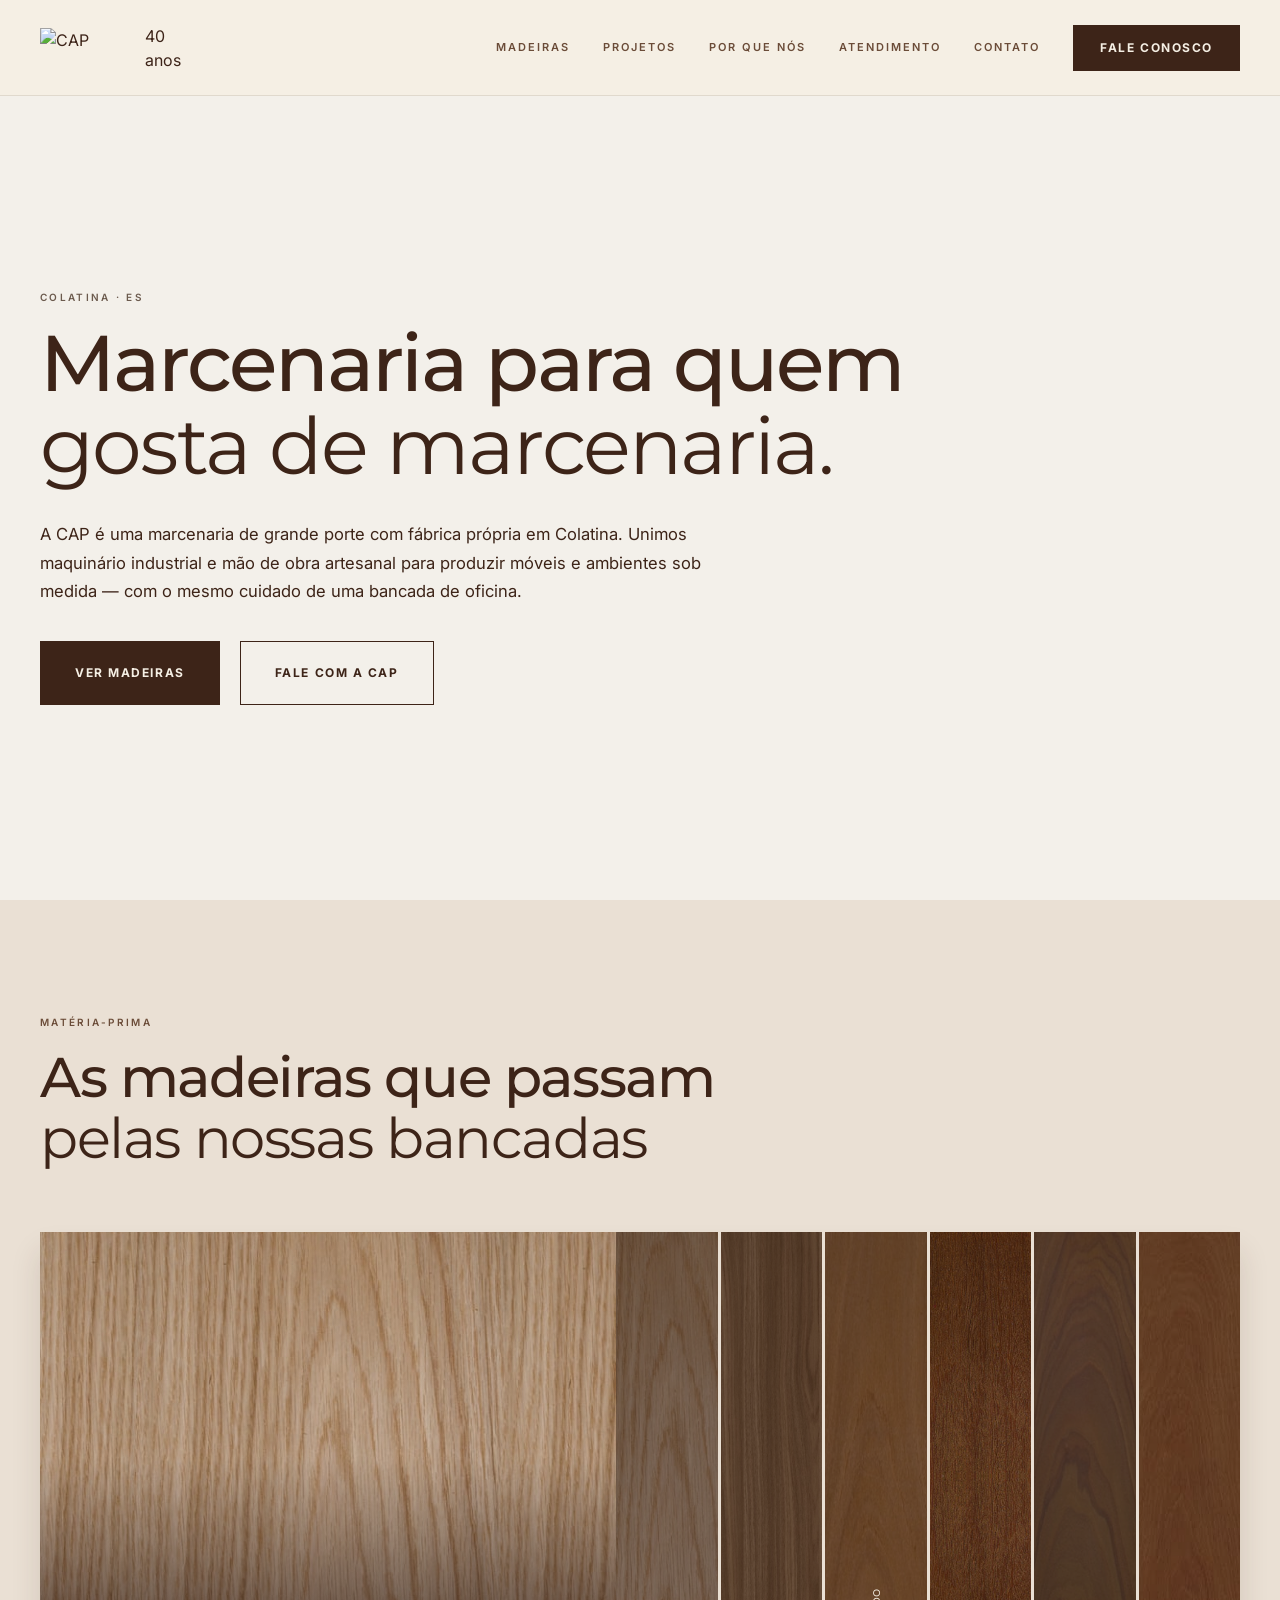
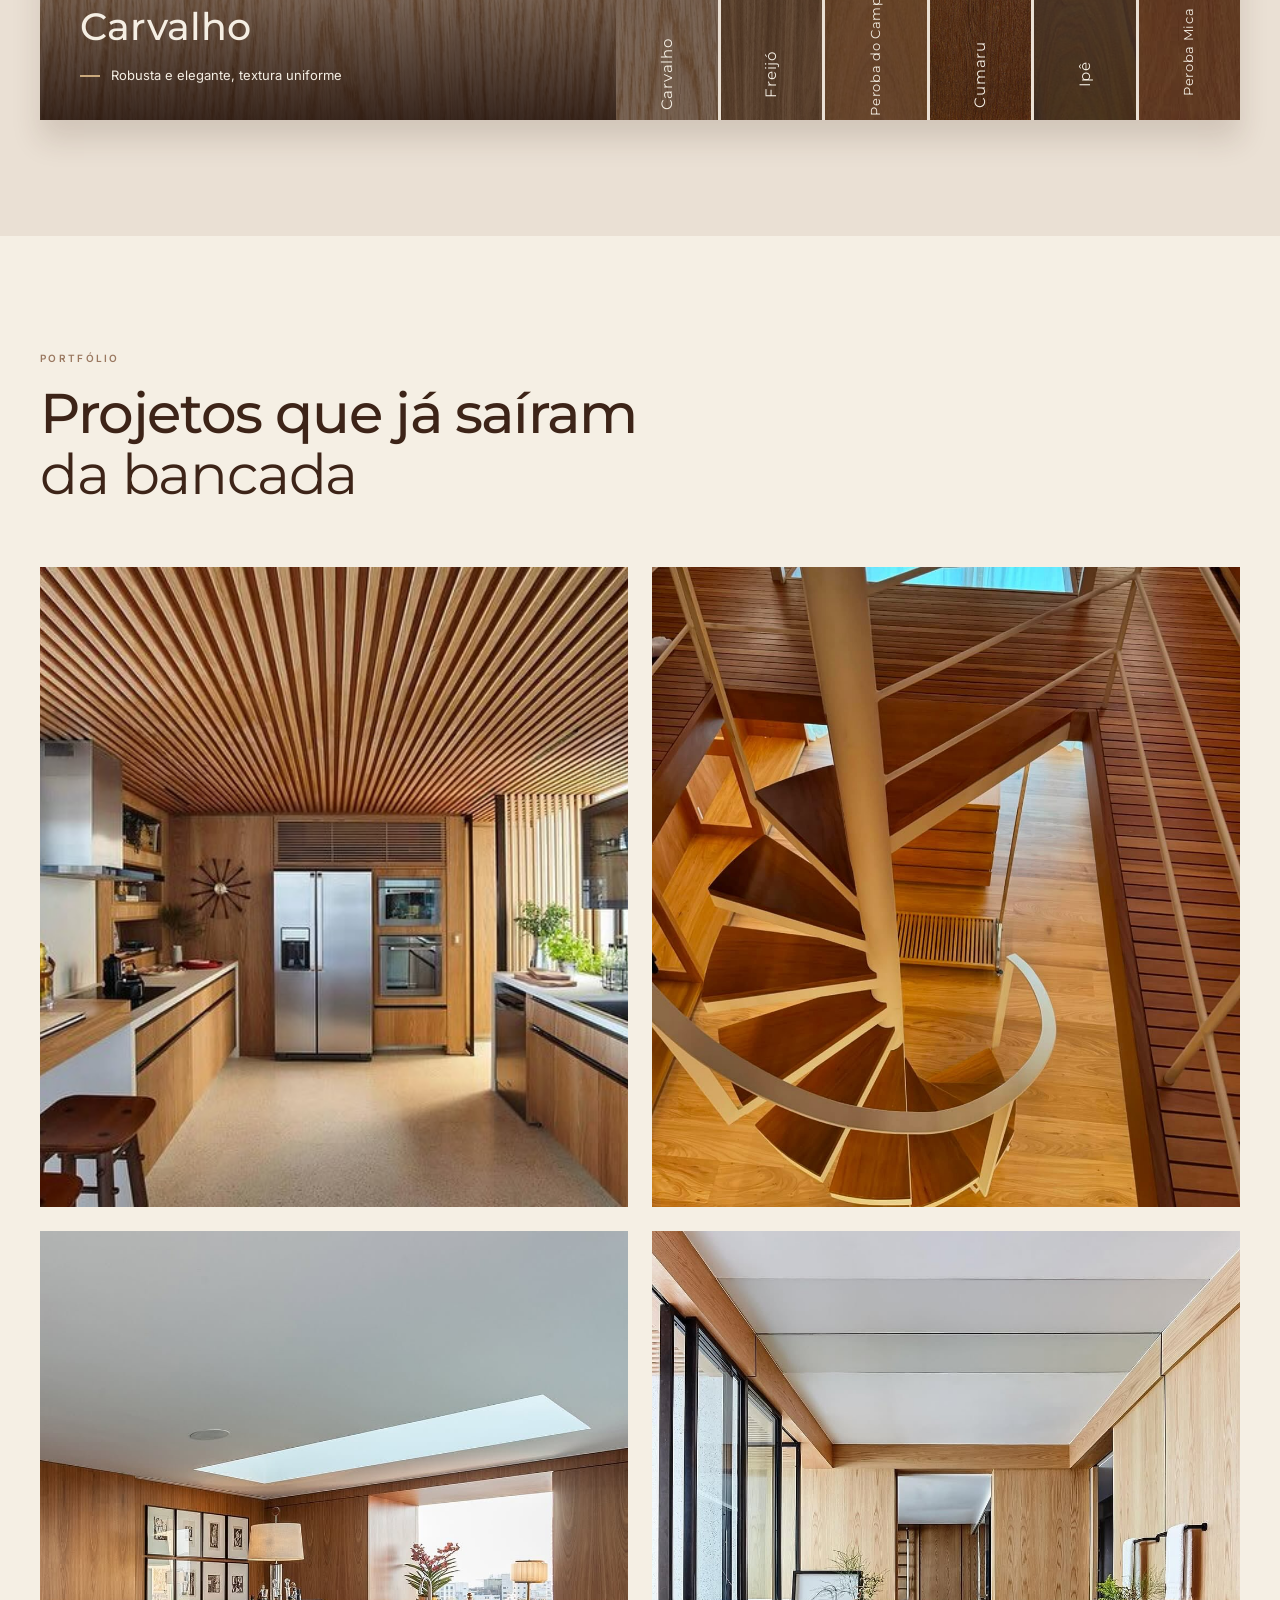
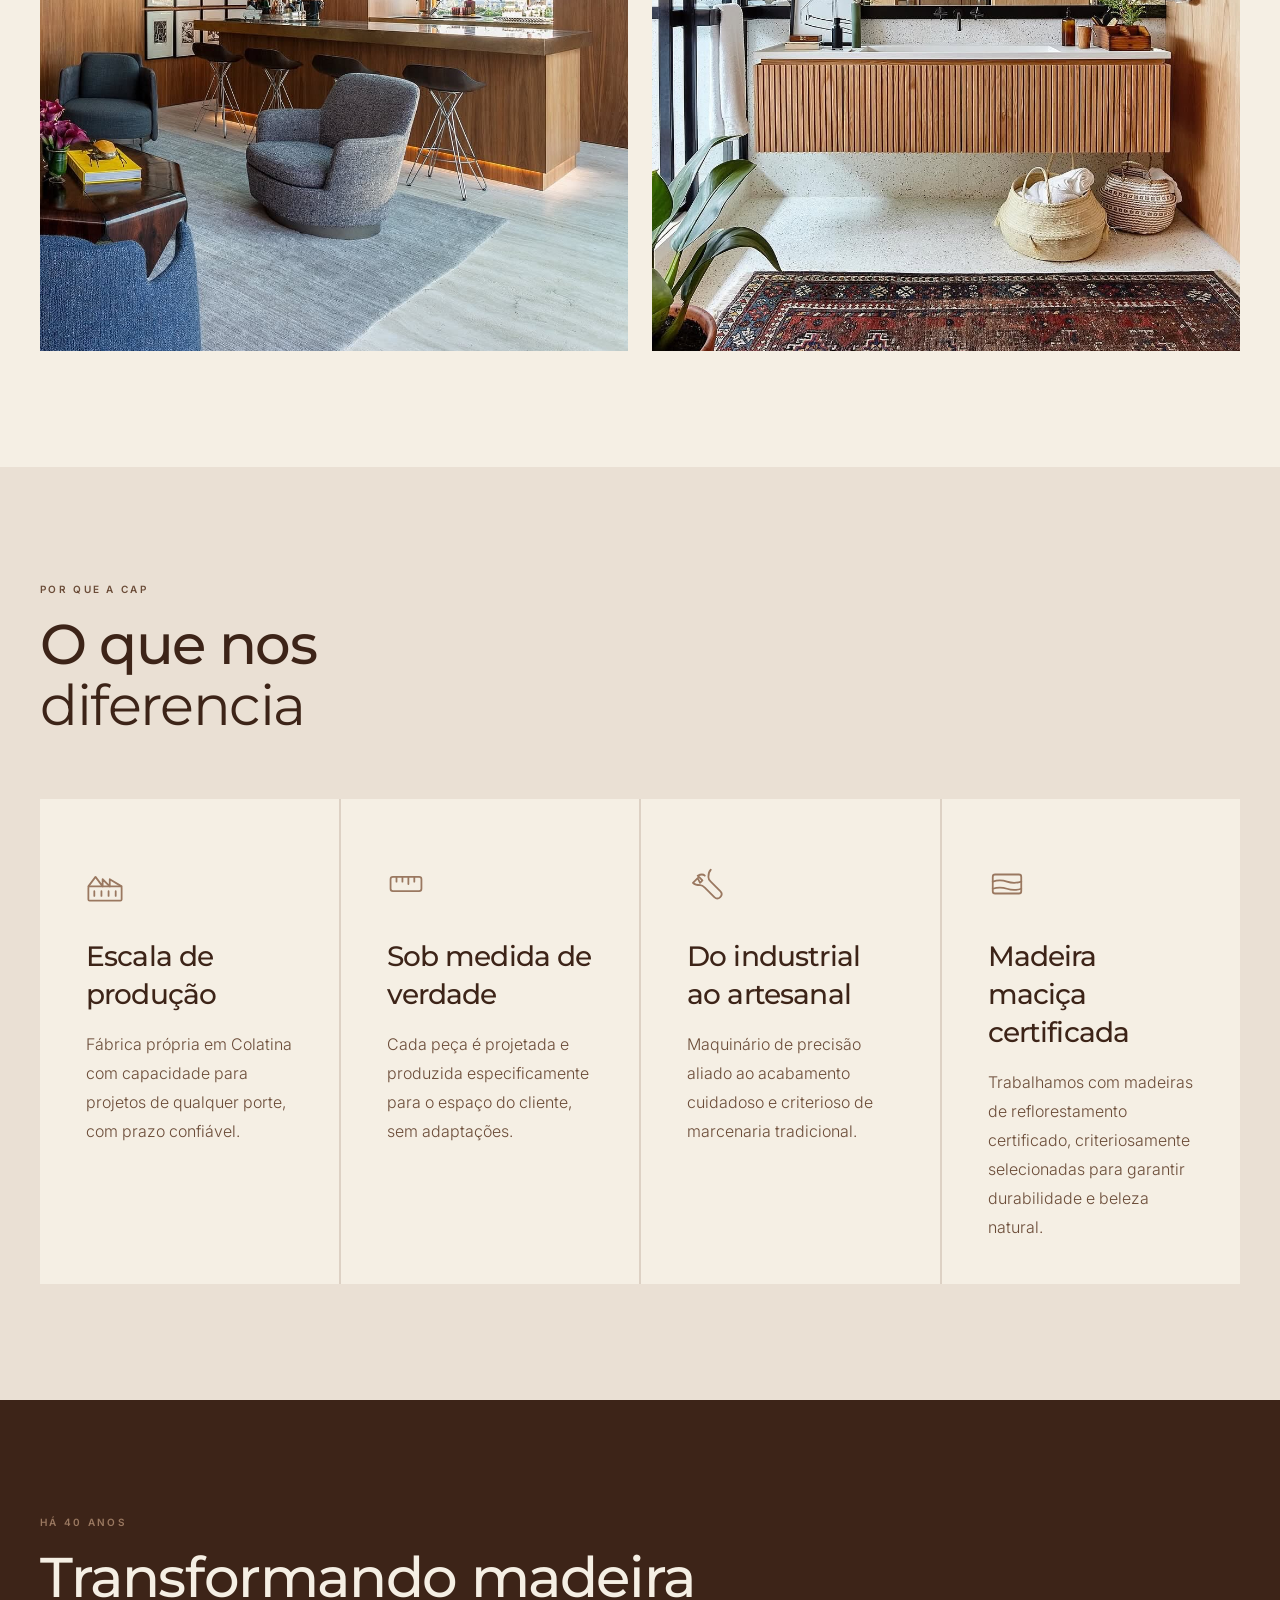
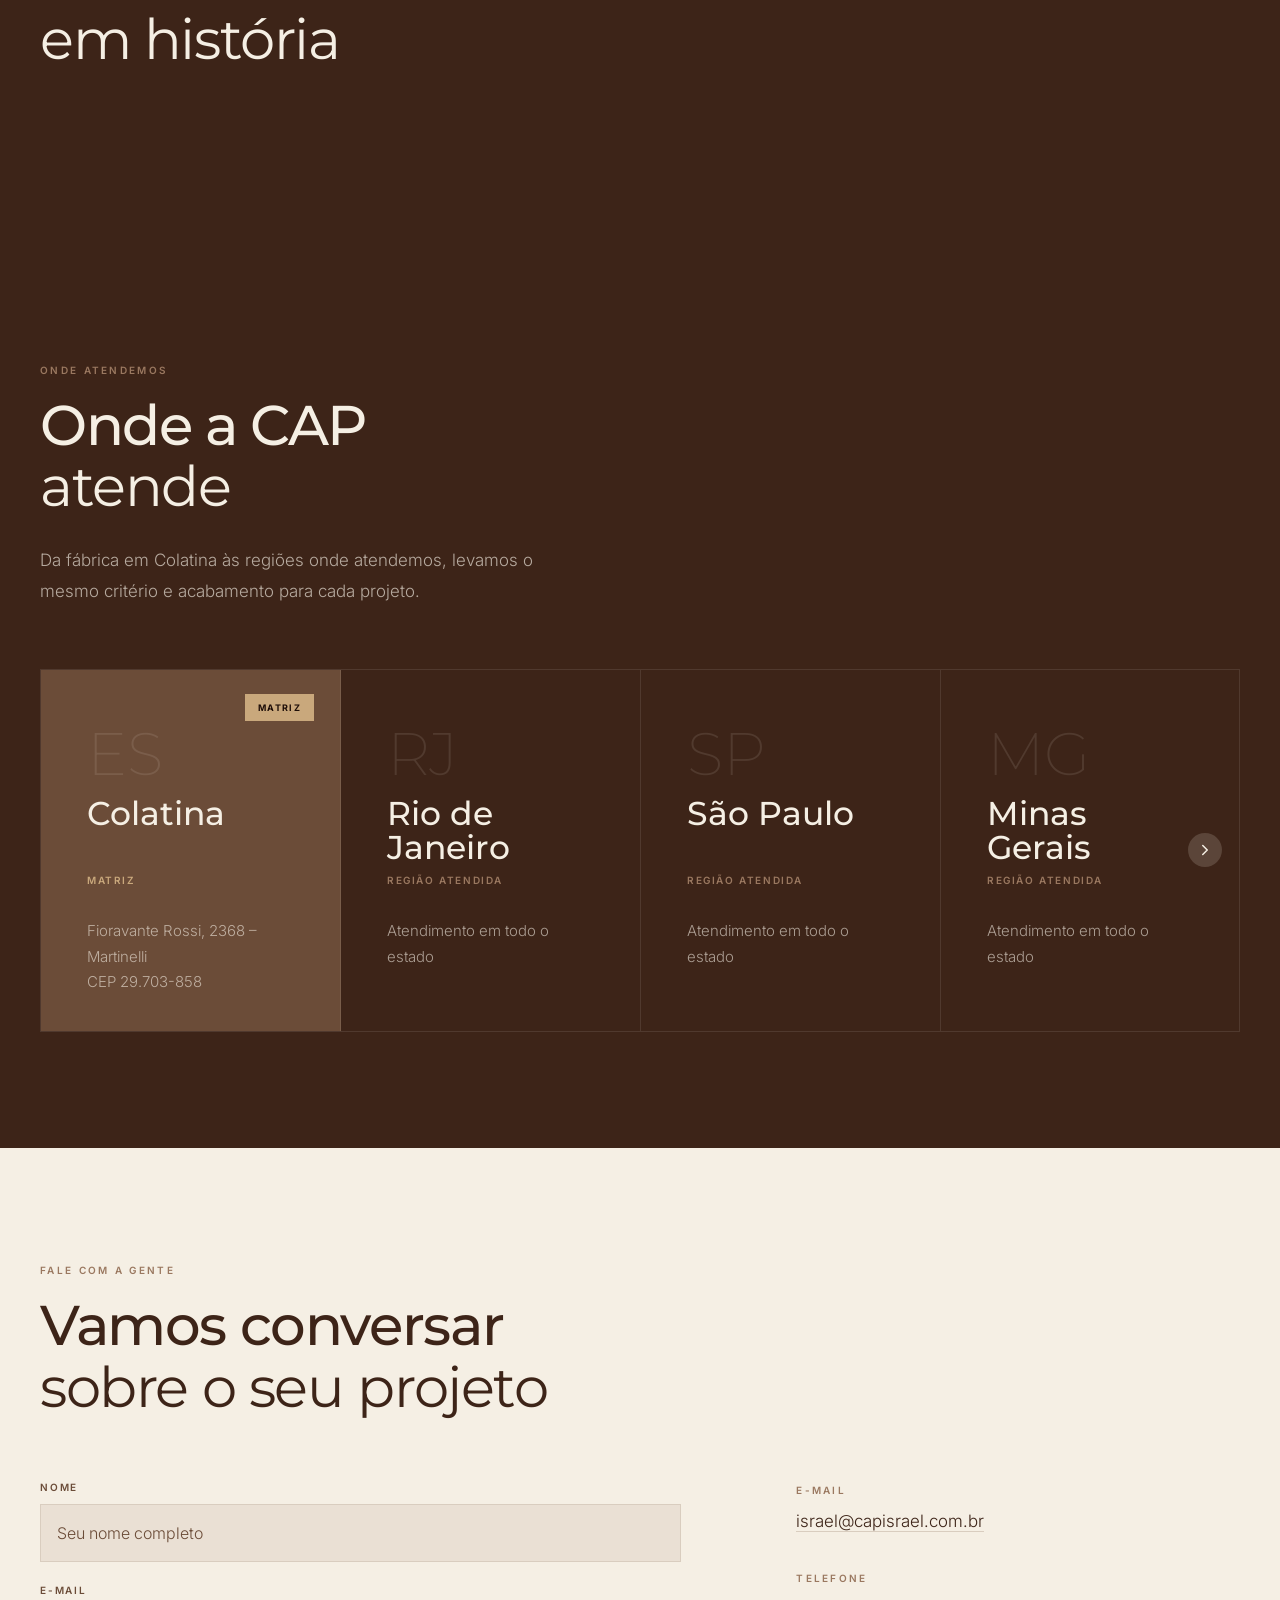
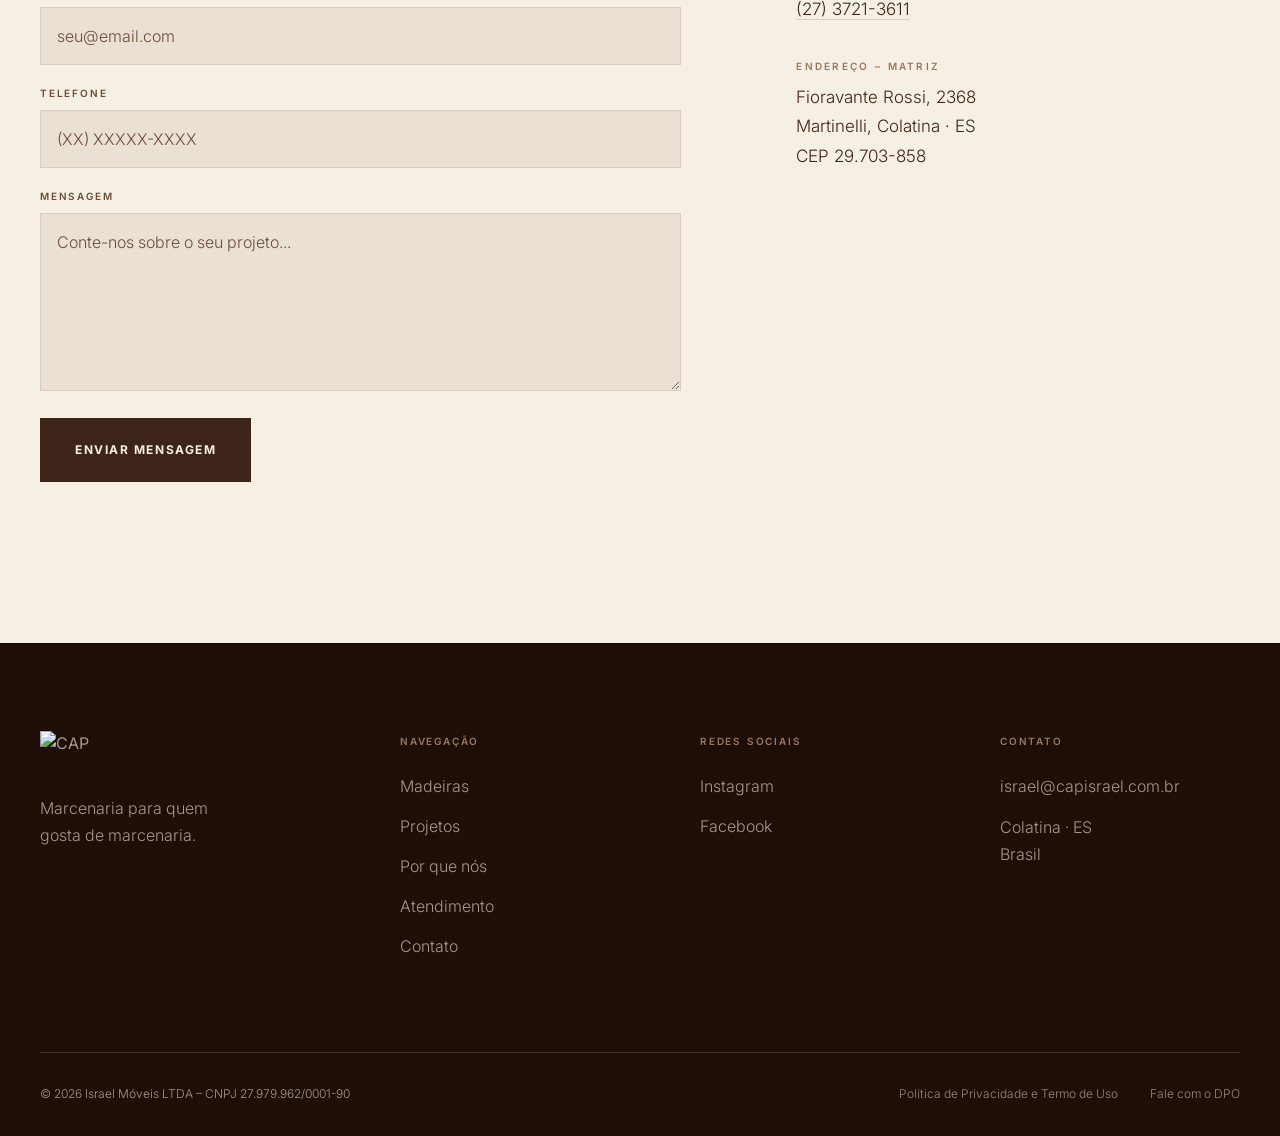
==== commit fca2d0b2: "Update index.html" ====
--- a/Site_CAP2_SPHP/index.html
+++ b/Site_CAP2_SPHP/index.html
@@ -21,6 +21,7 @@
       <div class="container header__inner">
         <a class="brand" href="#inicio" aria-label="CAP — página inicial">
           <img src="https://israelmoveis.com.br/wp-content/uploads/2021/07/ISRAEL-MOVEIS.svg" alt="CAP" />
+          <span class="anniversary-badge" aria-hidden="true">40<br />anos</span>
         </a>
 
         <button class="menu-toggle" type="button" aria-expanded="false" aria-controls="primary-navigation" data-menu-toggle>
@@ -149,6 +150,14 @@
             <article class="benefit-card"><svg viewBox="0 0 32 32" aria-hidden="true"><rect x="4" y="8" width="24" height="16" rx="2"/><path d="M4 14q6-2 12 0t12 0M4 20q6-2 12 0t12 0"/></svg><h3>Madeira maciça certificada</h3><p>Trabalhamos com madeiras de reflorestamento certificado, criteriosamente selecionadas para garantir durabilidade e beleza natural.</p></article>
           </div>
         </div>
+      </section>
+      <section class="section section--brown anniversary-banner" aria-labelledby="anniversary-title">
+          <div class="container">
+            <div class="section-heading section-heading--light">
+              <p class="eyebrow eyebrow--muted">Há 40 anos</p>
+              <h2 id="anniversary-title">Transformando madeira<br /><em>em história</em></h2>
+            </div>
+          </div>
       </section>
 
       <section class="section section--brown" id="unidades" aria-labelledby="locations-title">
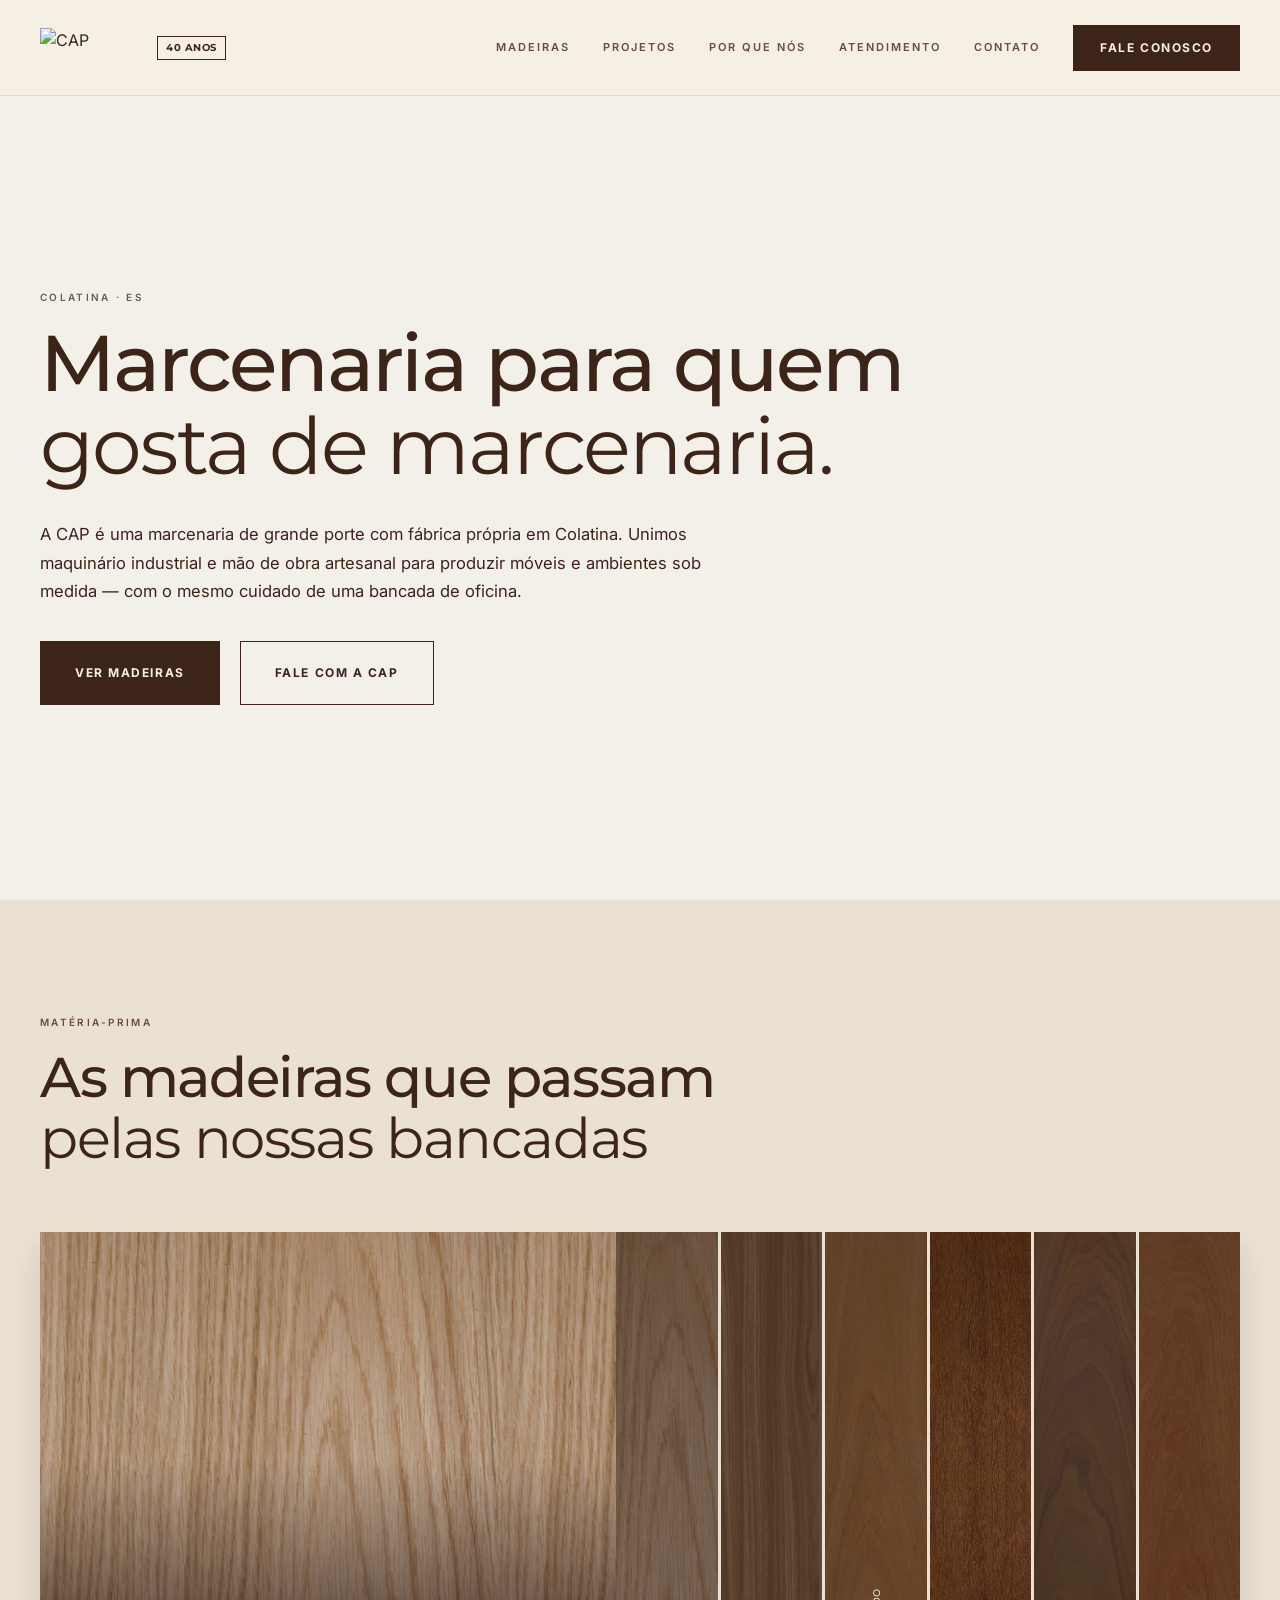
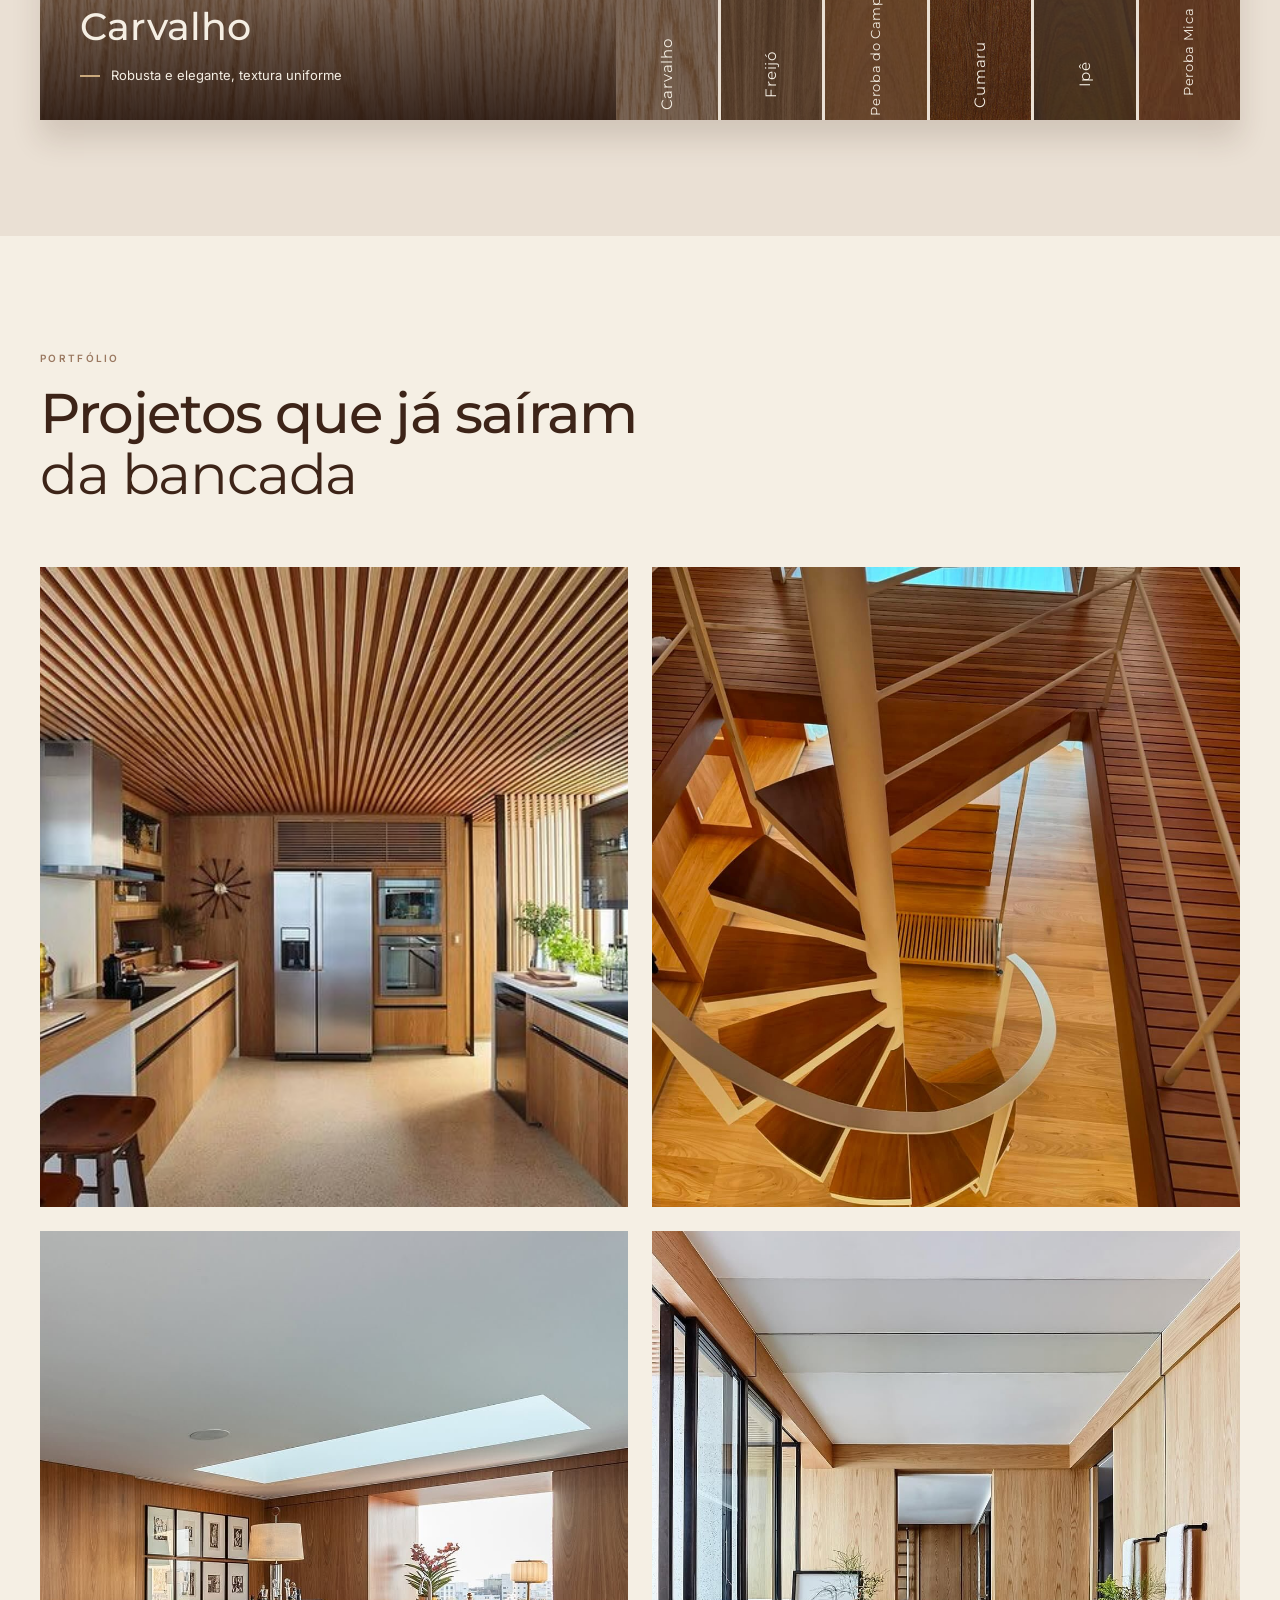
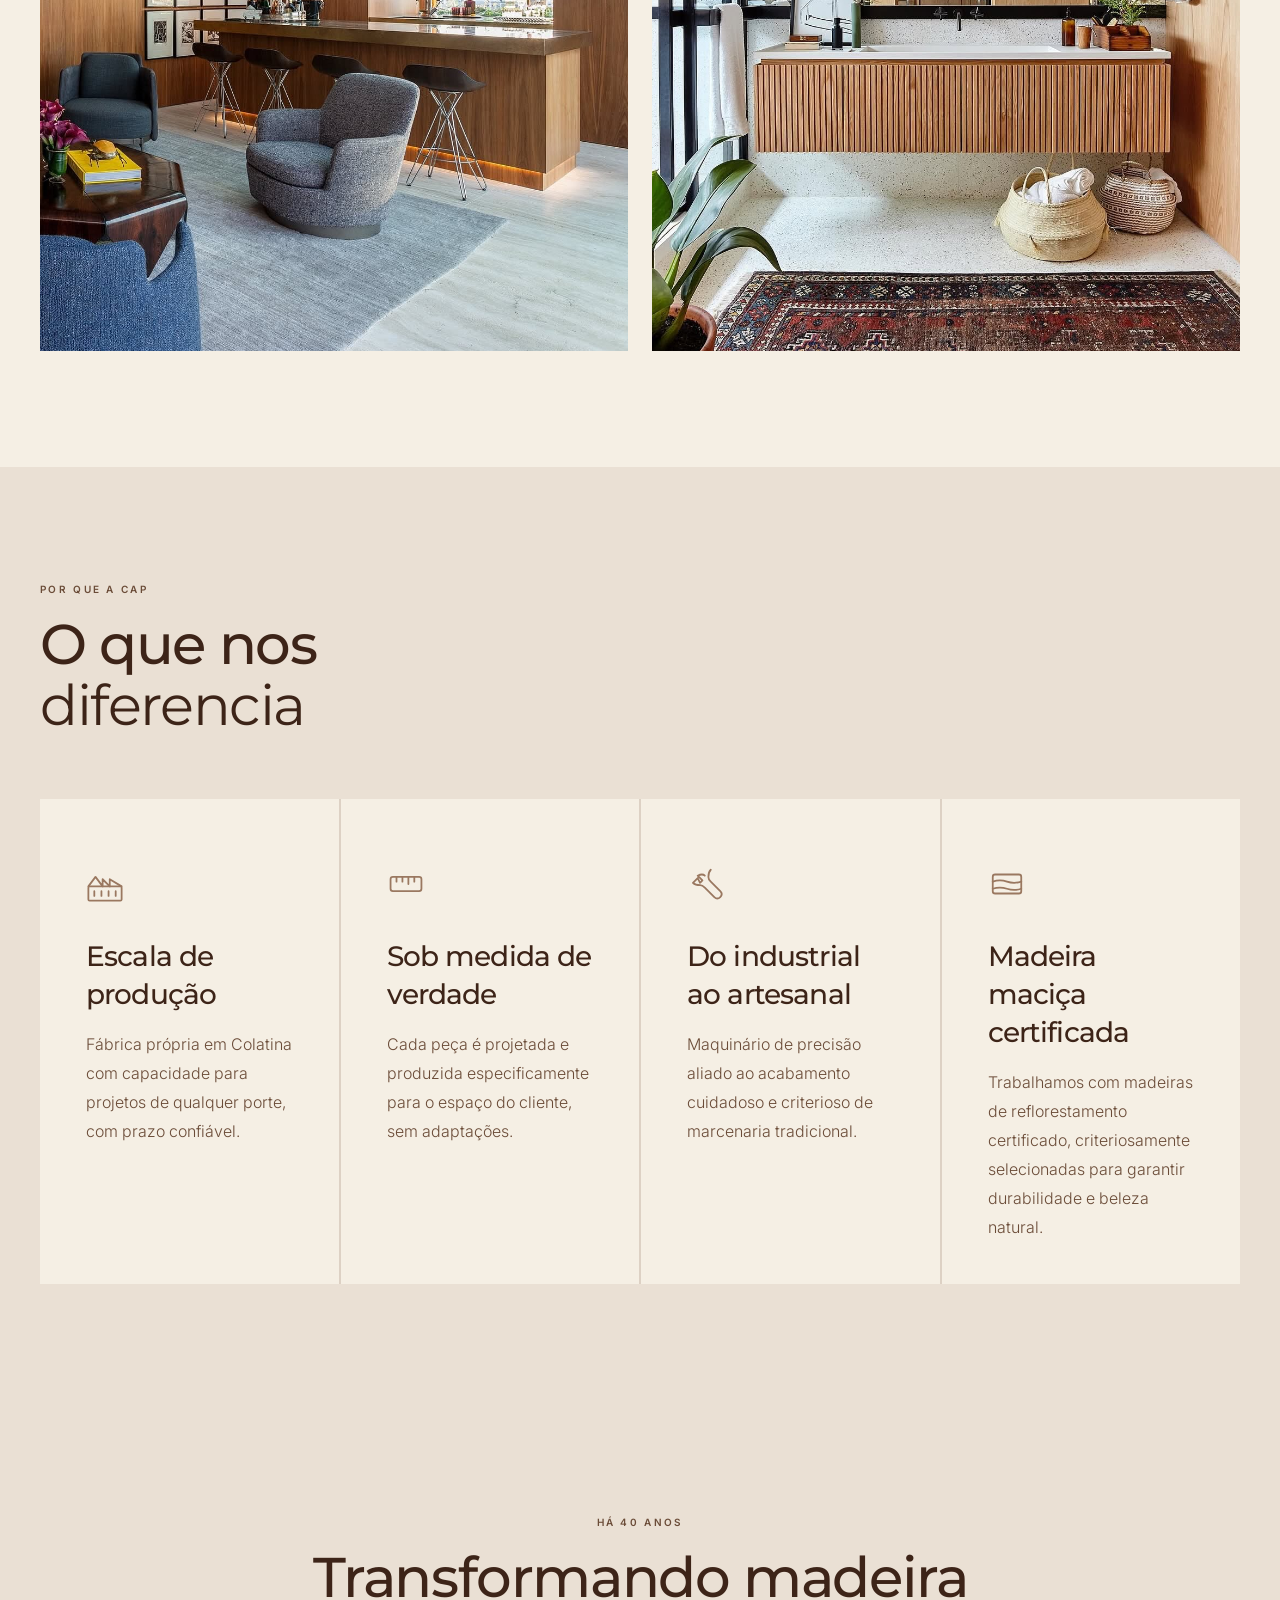
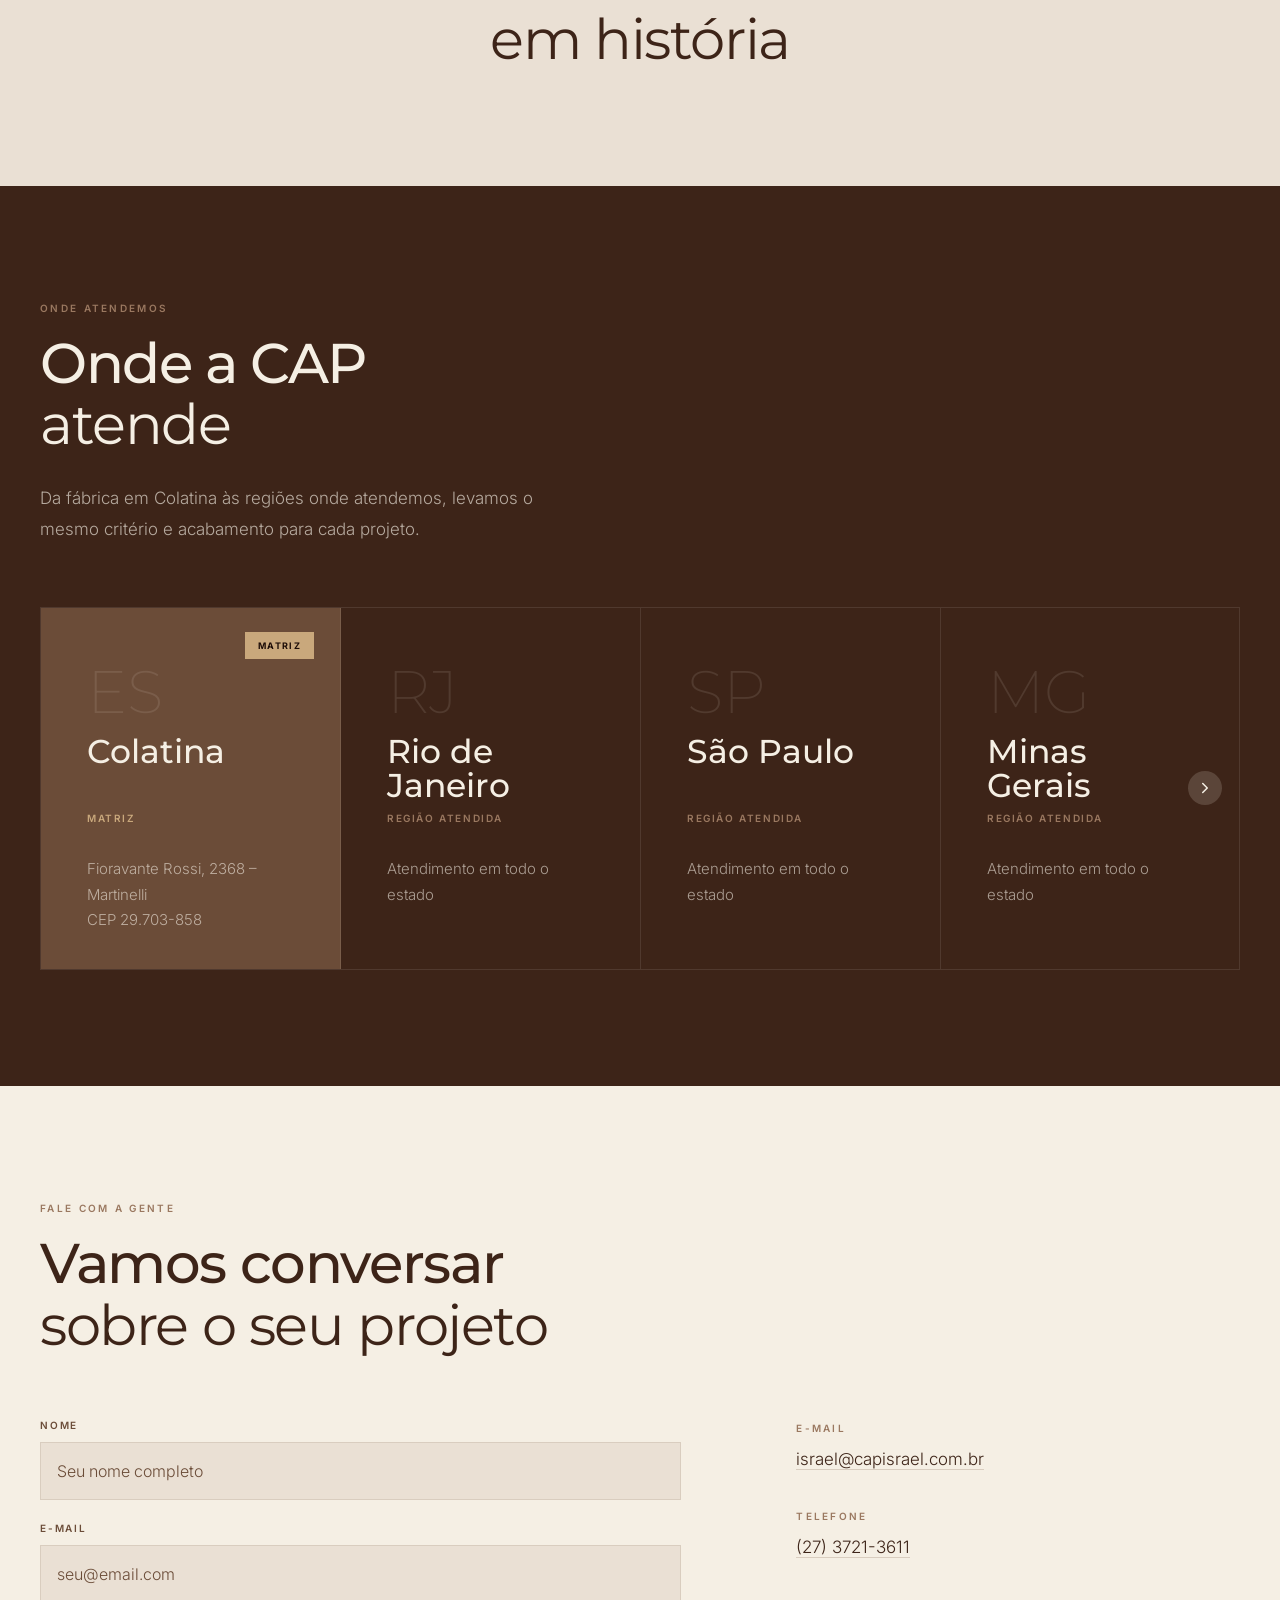
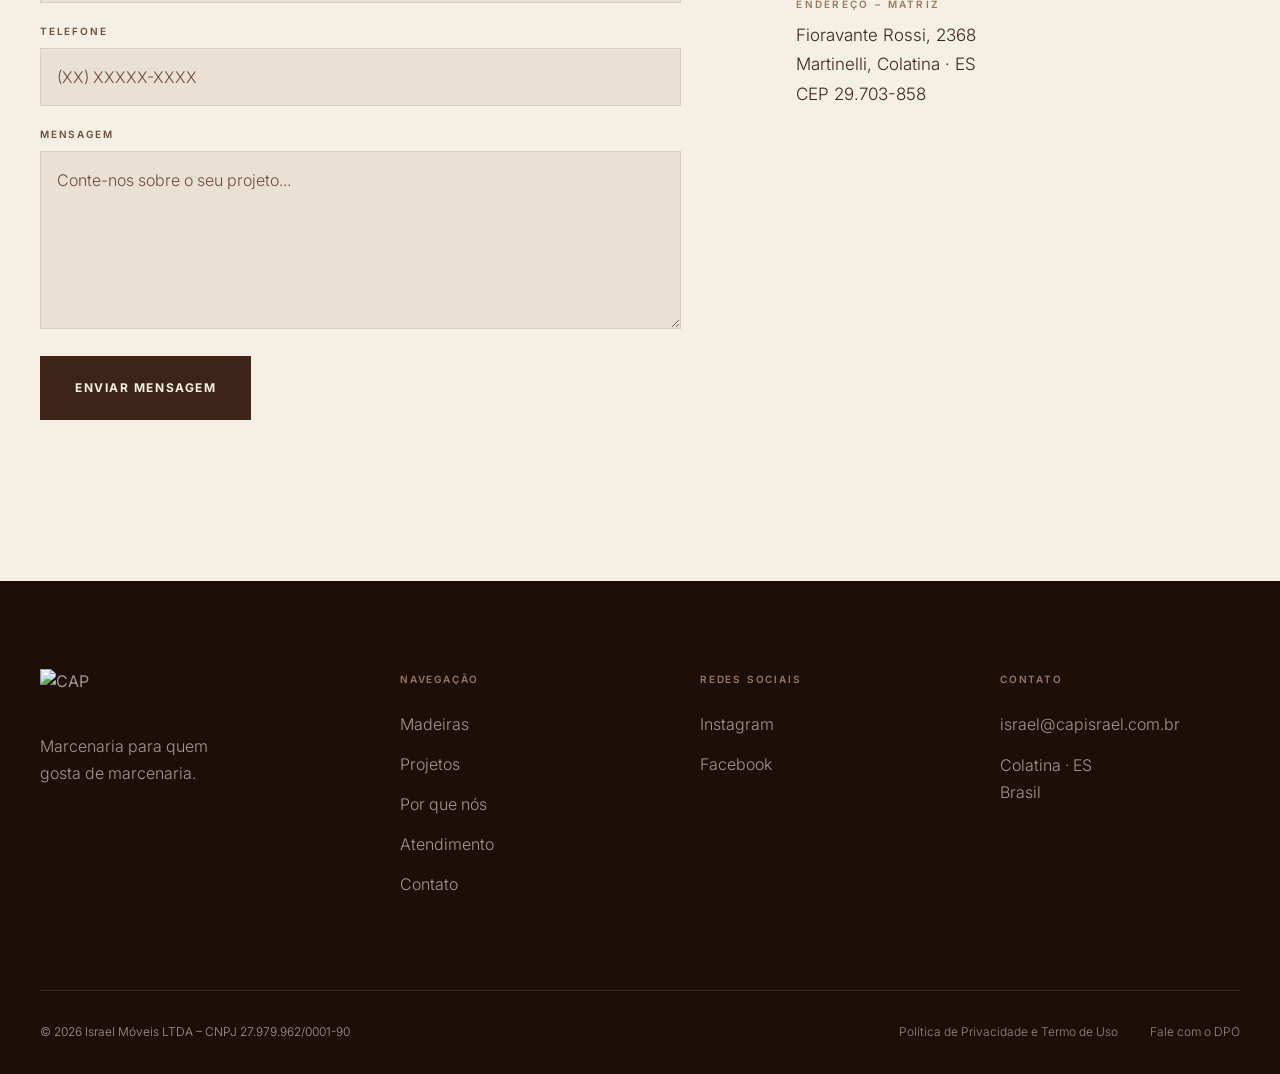
==== commit b2ae9339: "Change anniversary banner section to use sand style Updated anniversary section styling and content." ====
--- a/Site_CAP2_SPHP/index.html
+++ b/Site_CAP2_SPHP/index.html
@@ -21,7 +21,7 @@
       <div class="container header__inner">
         <a class="brand" href="#inicio" aria-label="CAP — página inicial">
           <img src="https://israelmoveis.com.br/wp-content/uploads/2021/07/ISRAEL-MOVEIS.svg" alt="CAP" />
-          <span class="anniversary-badge" aria-hidden="true">40<br />anos</span>
+          <span class="anniversary-badge" aria-hidden="true">40 anos</span>
         </a>
 
         <button class="menu-toggle" type="button" aria-expanded="false" aria-controls="primary-navigation" data-menu-toggle>
@@ -151,13 +151,13 @@
           </div>
         </div>
       </section>
-      <section class="section section--brown anniversary-banner" aria-labelledby="anniversary-title">
-          <div class="container">
-            <div class="section-heading section-heading--light">
-              <p class="eyebrow eyebrow--muted">Há 40 anos</p>
-              <h2 id="anniversary-title">Transformando madeira<br /><em>em história</em></h2>
-            </div>
-          </div>
+      <section class="section section--sand anniversary-banner" aria-labelledby="anniversary-title">
+        <div class="container">
+          <div class="section-heading">
+            <p class="eyebrow">Há 40 anos</p>
+            <h2 id="anniversary-title">Transformando madeira<br /><em>em história</em></h2>
+          </div>
+        </div>
       </section>
 
       <section class="section section--brown" id="unidades" aria-labelledby="locations-title">
--- a/Site_CAP2_SPHP/css/styles.css
+++ b/Site_CAP2_SPHP/css/styles.css
@@ -93,6 +93,33 @@
 .brand { display: inline-flex; align-items: center; }
 
 .brand img { width: 105px; height: 40px; display: block; }
+
+.anniversary-badge {
+  display: inline-block;
+  margin-left: 12px;
+  padding: 5px 8px;
+  border: 1px solid var(--brown-dark);
+  color: var(--brown-dark);
+  font-family: var(--font-display);
+  font-size: 10px;
+  font-weight: 700;
+  line-height: 1.2;
+  letter-spacing: 0.05em;
+  text-align: center;
+  text-transform: uppercase;
+  white-space: nowrap;
+  transform-origin: left center;
+  animation: badge-reveal 600ms 350ms ease-out both;
+}
+
+@keyframes badge-reveal {
+  from { transform: scaleX(0); opacity: 0; }
+  to { transform: scaleX(1); opacity: 1; }
+}
+
+@media (max-width: 780px) {
+  .anniversary-badge { display: none; }
+}
 
 .primary-nav { display: flex; align-items: center; gap: clamp(20px, 2.6vw, 42px); }
 
@@ -164,6 +191,8 @@
 .section-heading h2 { margin-bottom: 0; font-size: clamp(44px, 4.35vw, 62px); letter-spacing: -0.025em; line-height: 1.1; }
 .section-heading--light h2 { color: var(--cream); }
 .section-heading__description { max-width: 555px; margin: 28px 0 0; color: rgba(245, 239, 228, 0.66); font-size: 17px; font-weight: 300; line-height: 1.8; }
+
+.anniversary-banner .section-heading { margin-bottom: 0; text-align: center; }
 
 .wood-selector { --active-wood: #c9a87c; display: flex; min-height: 488px; overflow: hidden; box-shadow: 0 20px 28px rgba(61, 36, 24, 0.14); }
 .wood-feature { position: relative; flex: 1 1 48%; overflow: hidden; background: #795943; }
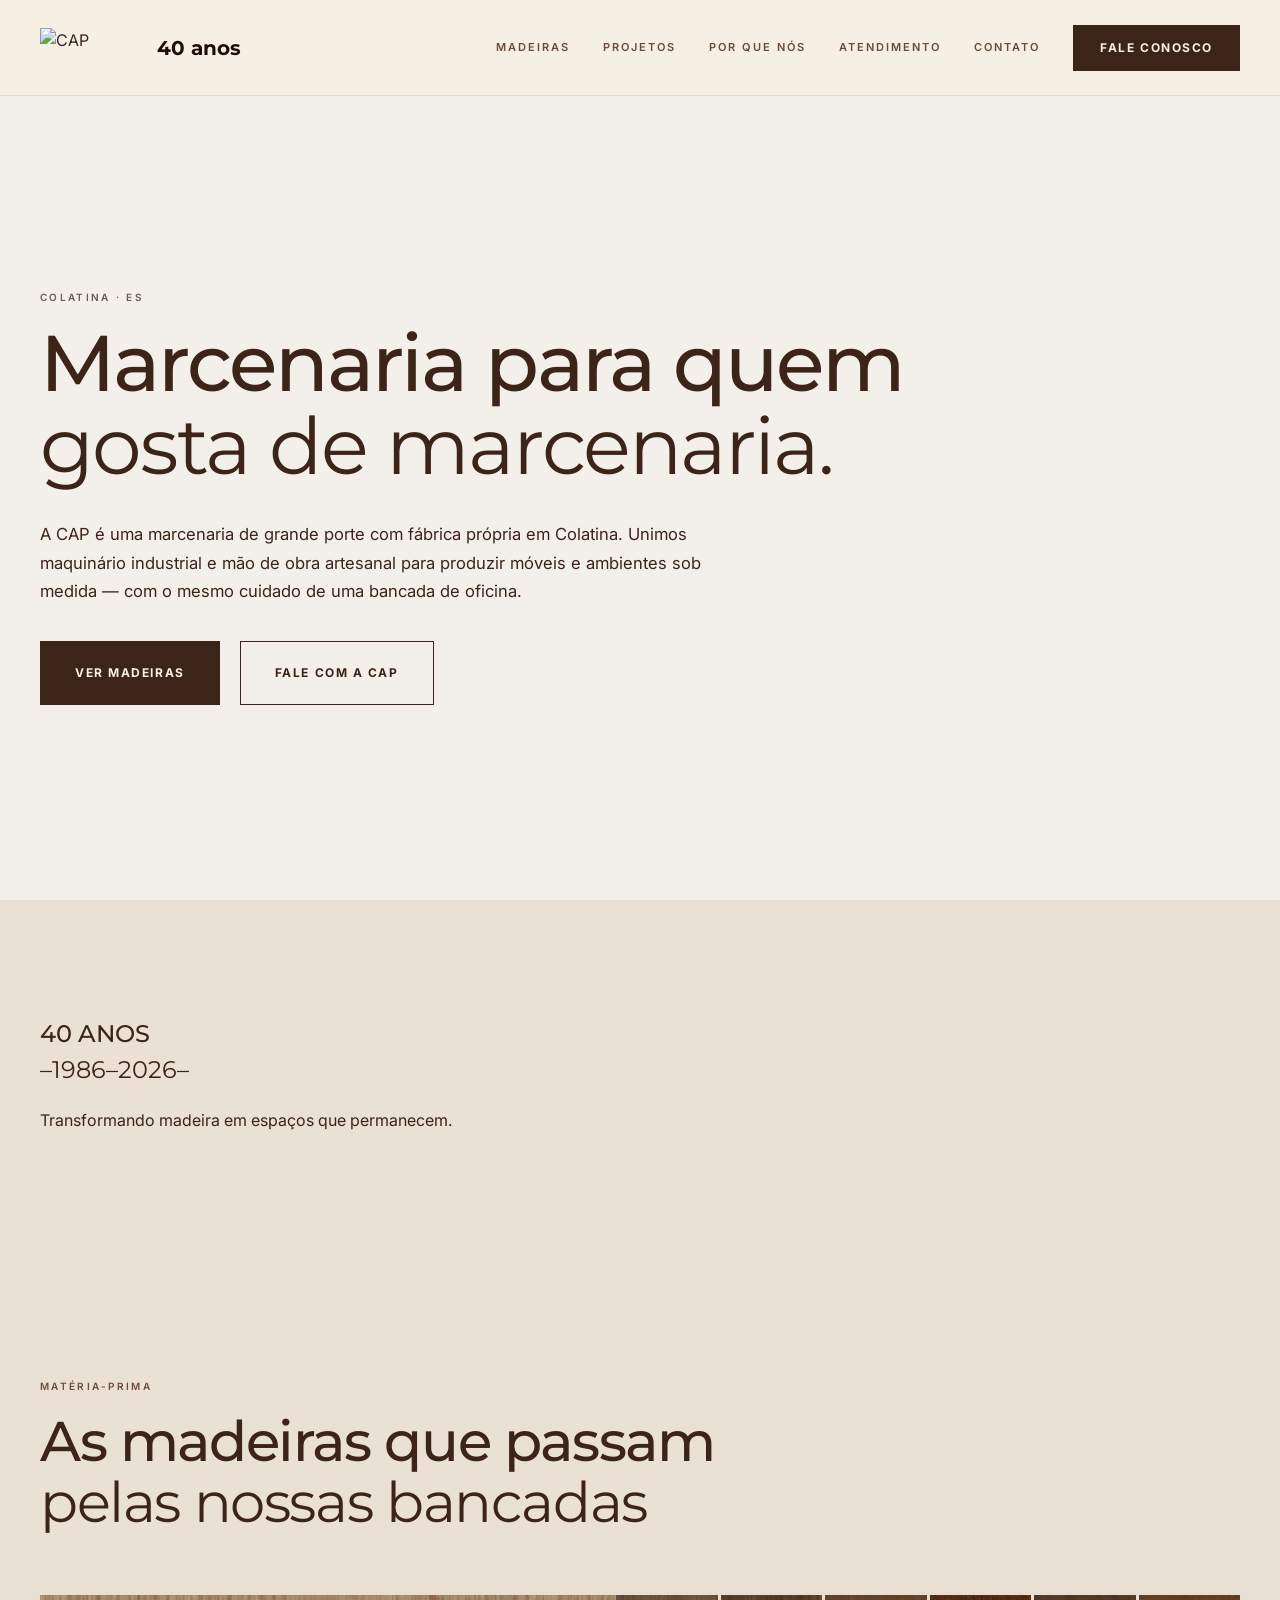
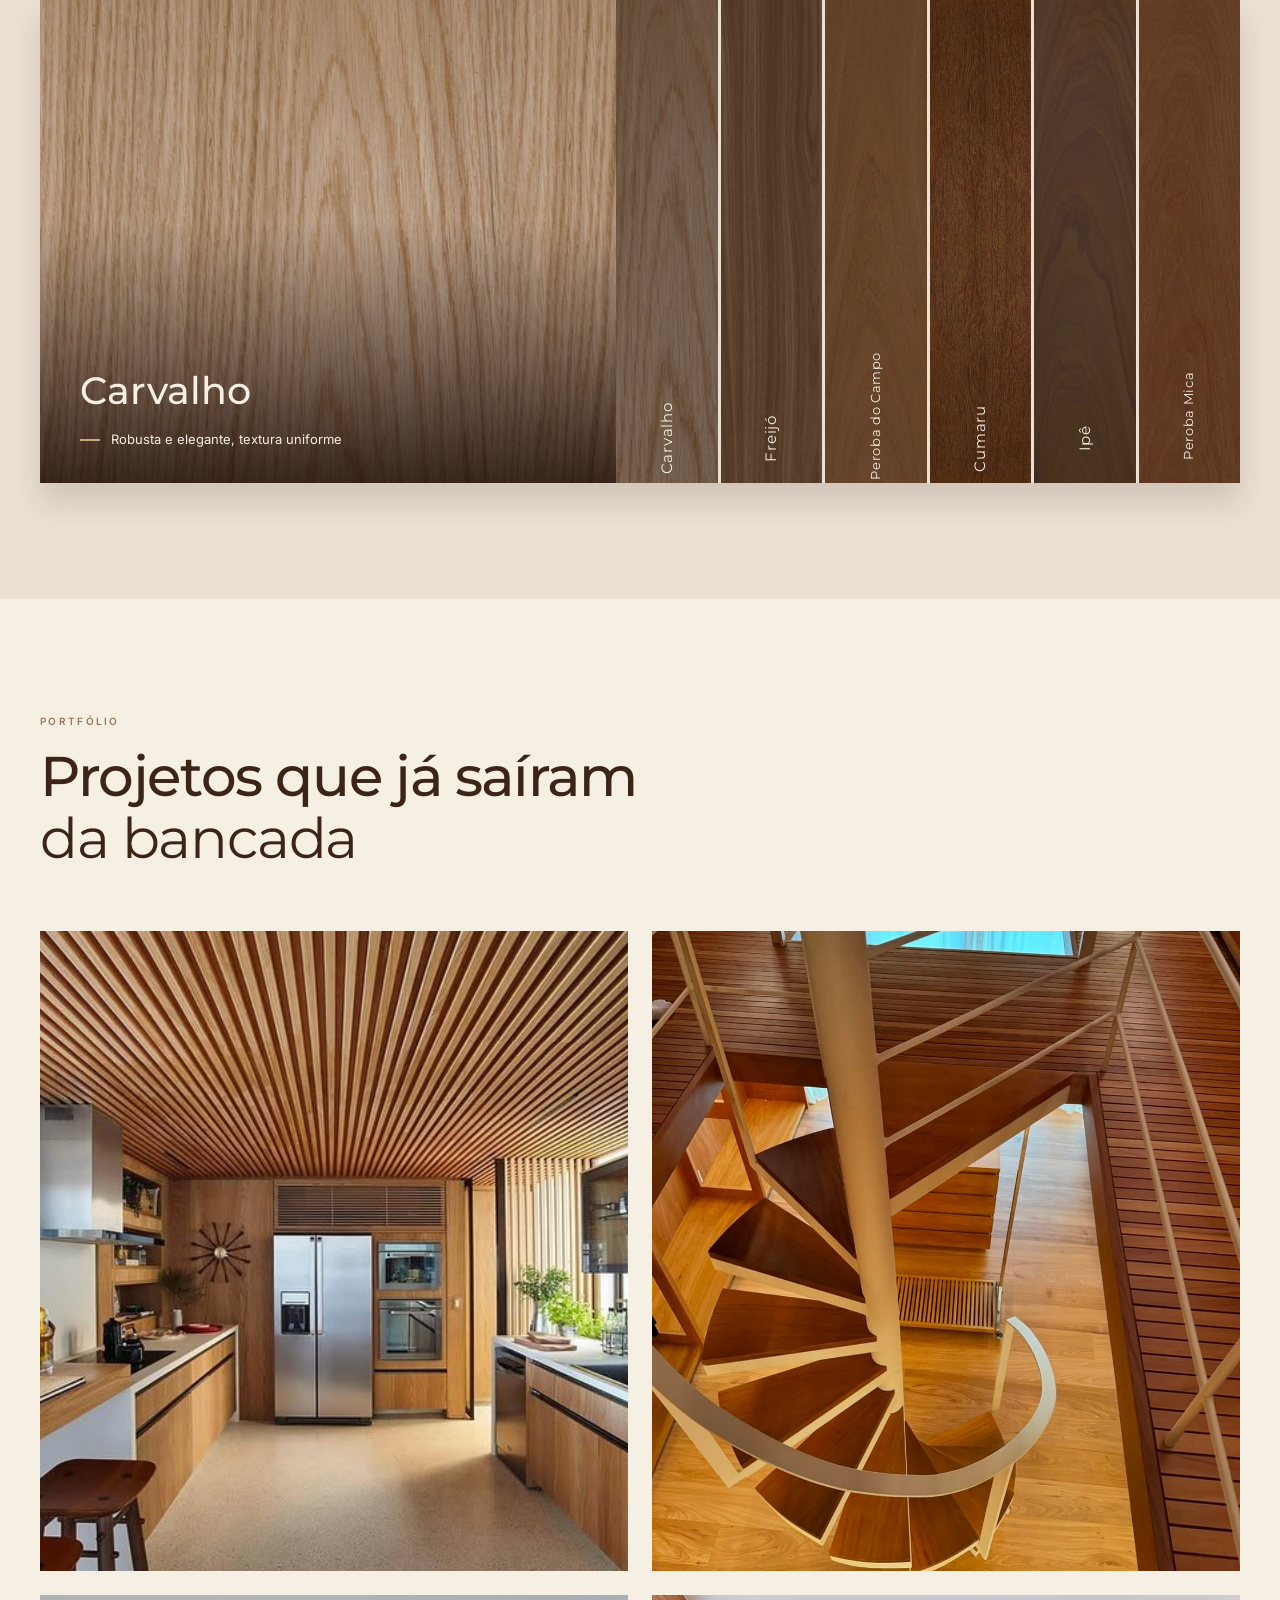
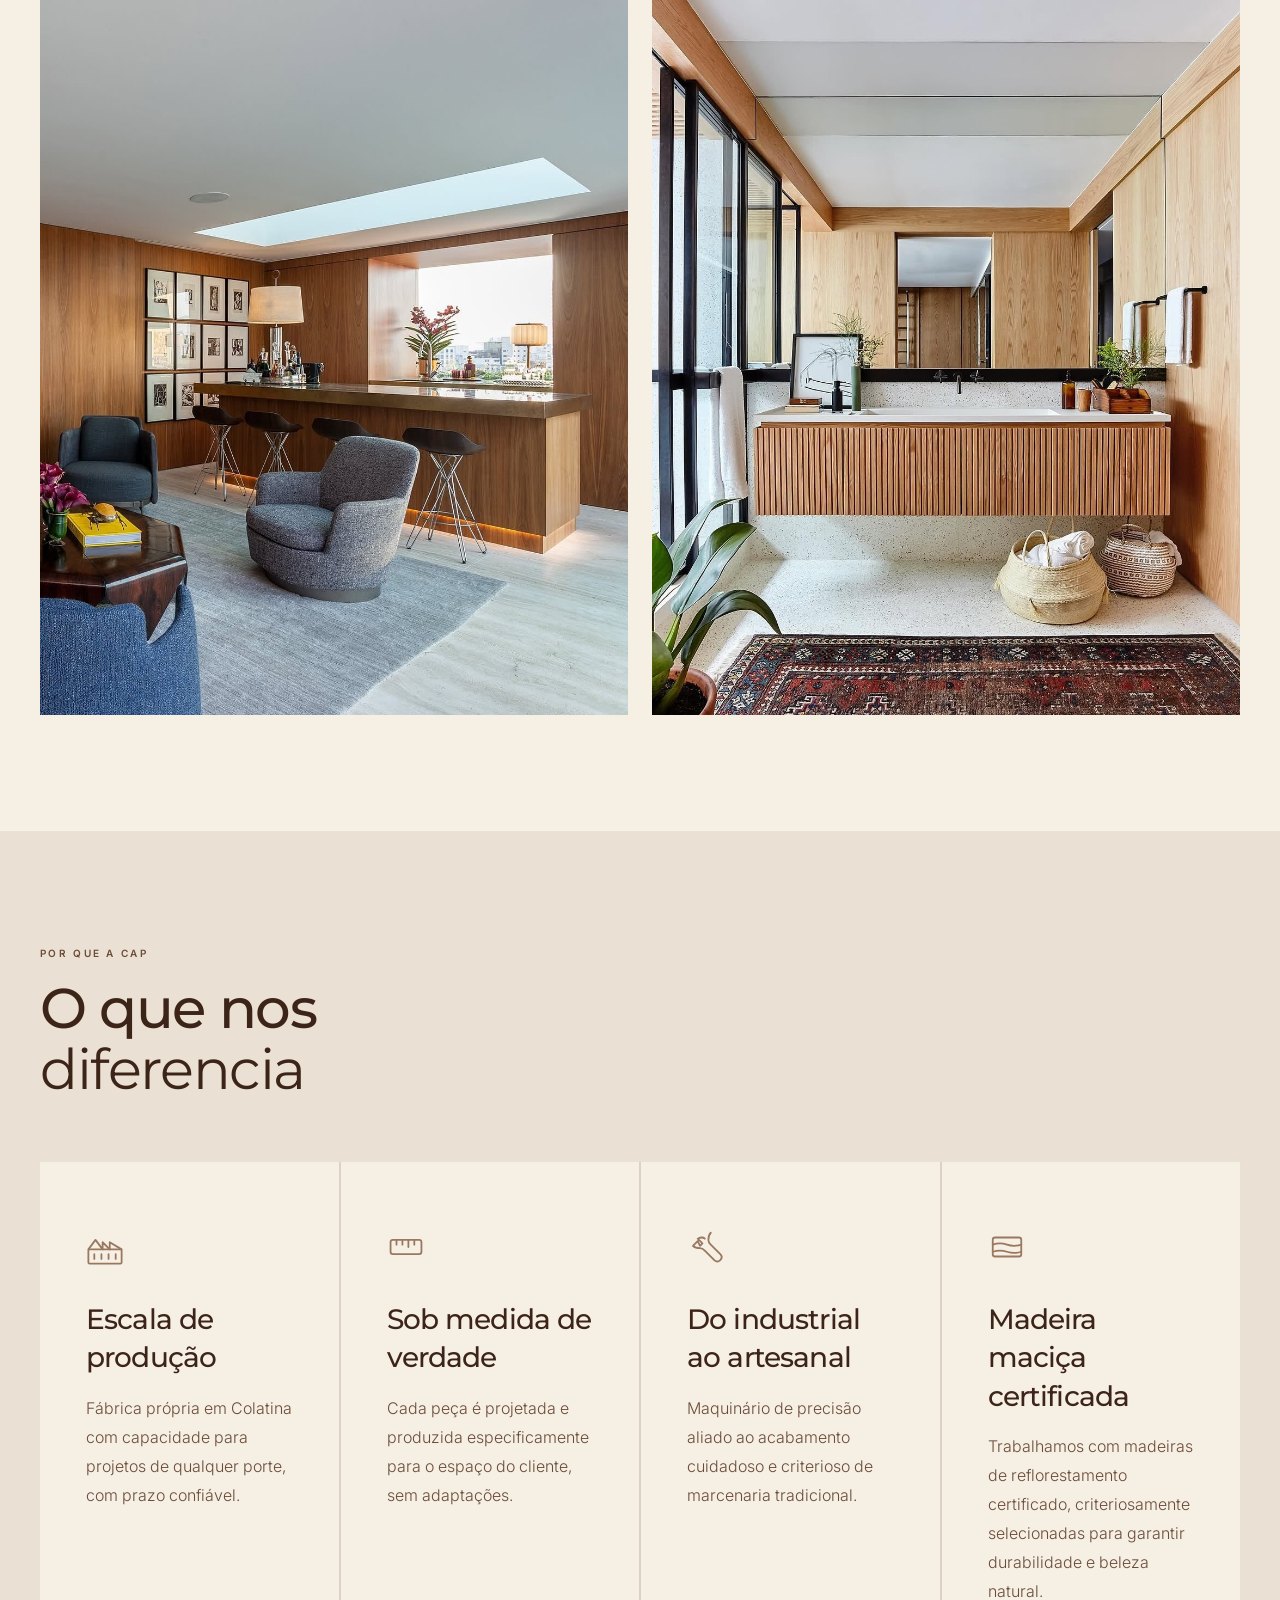
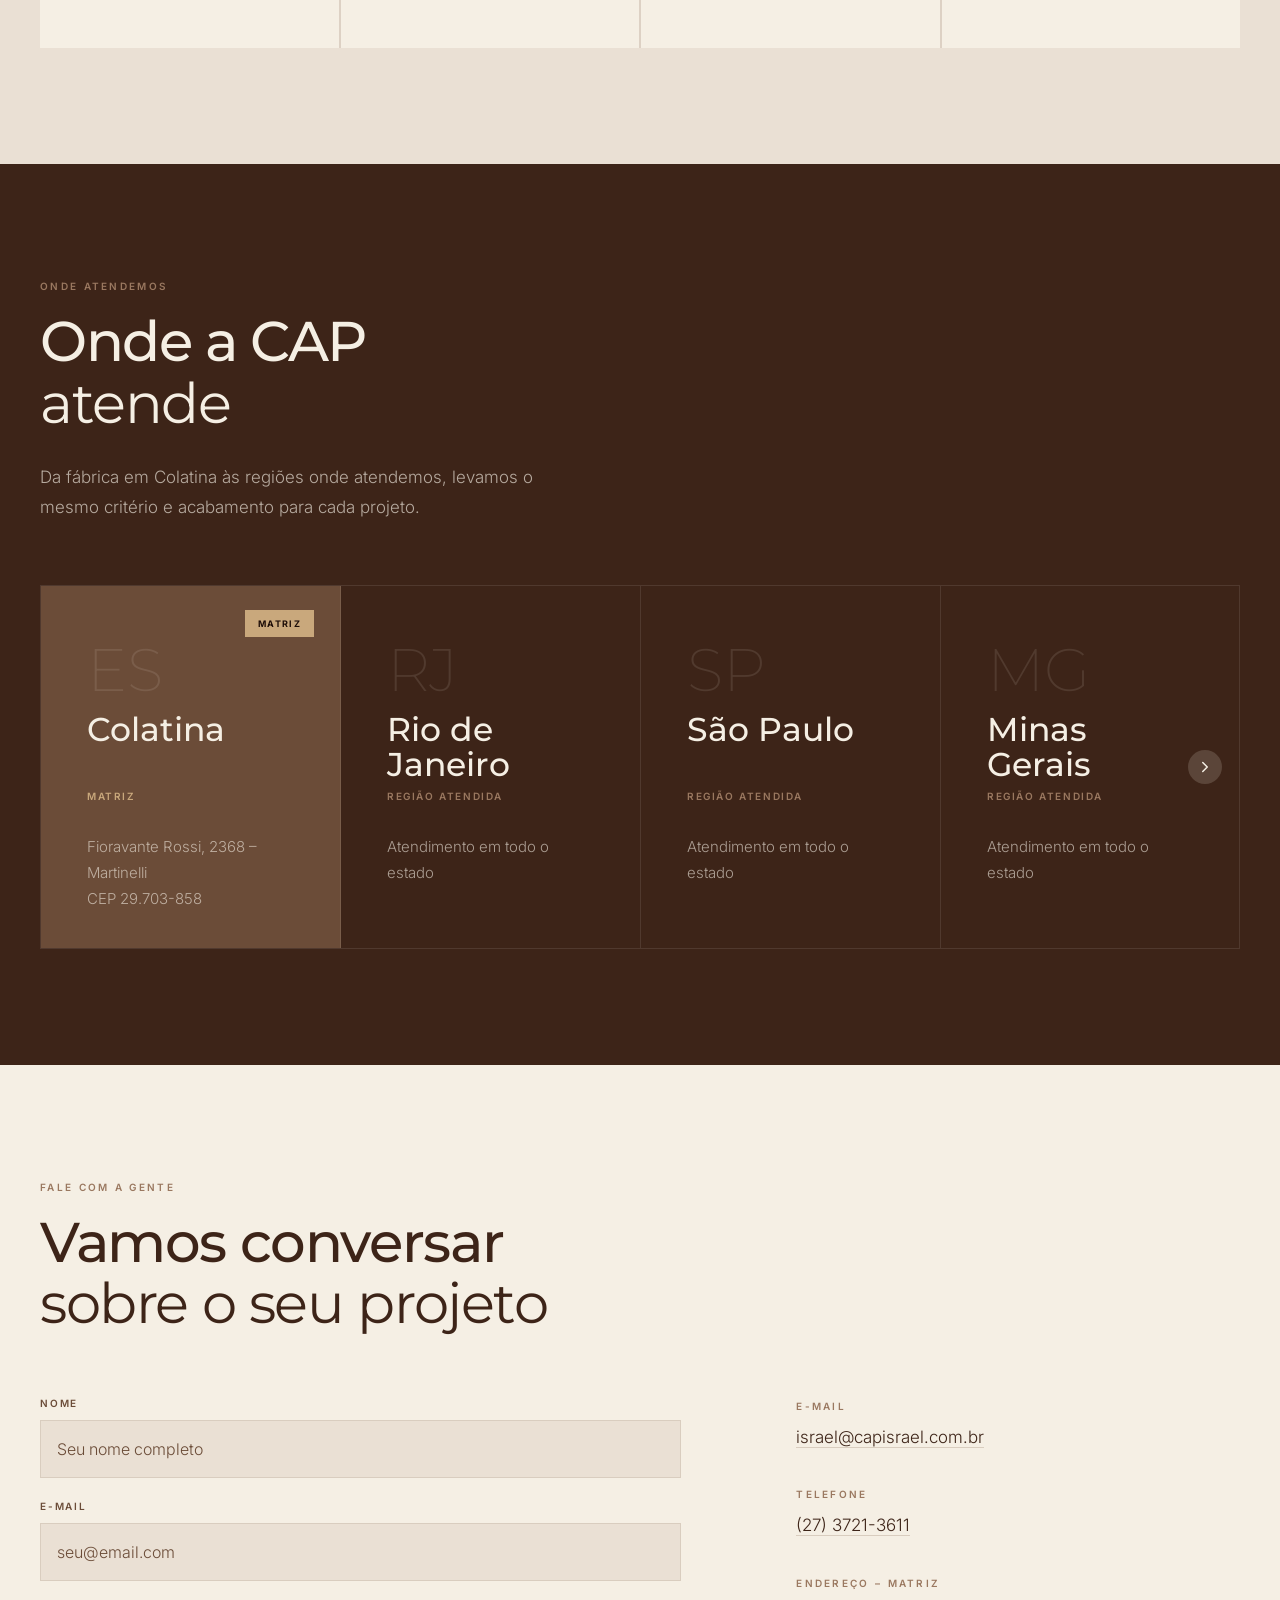
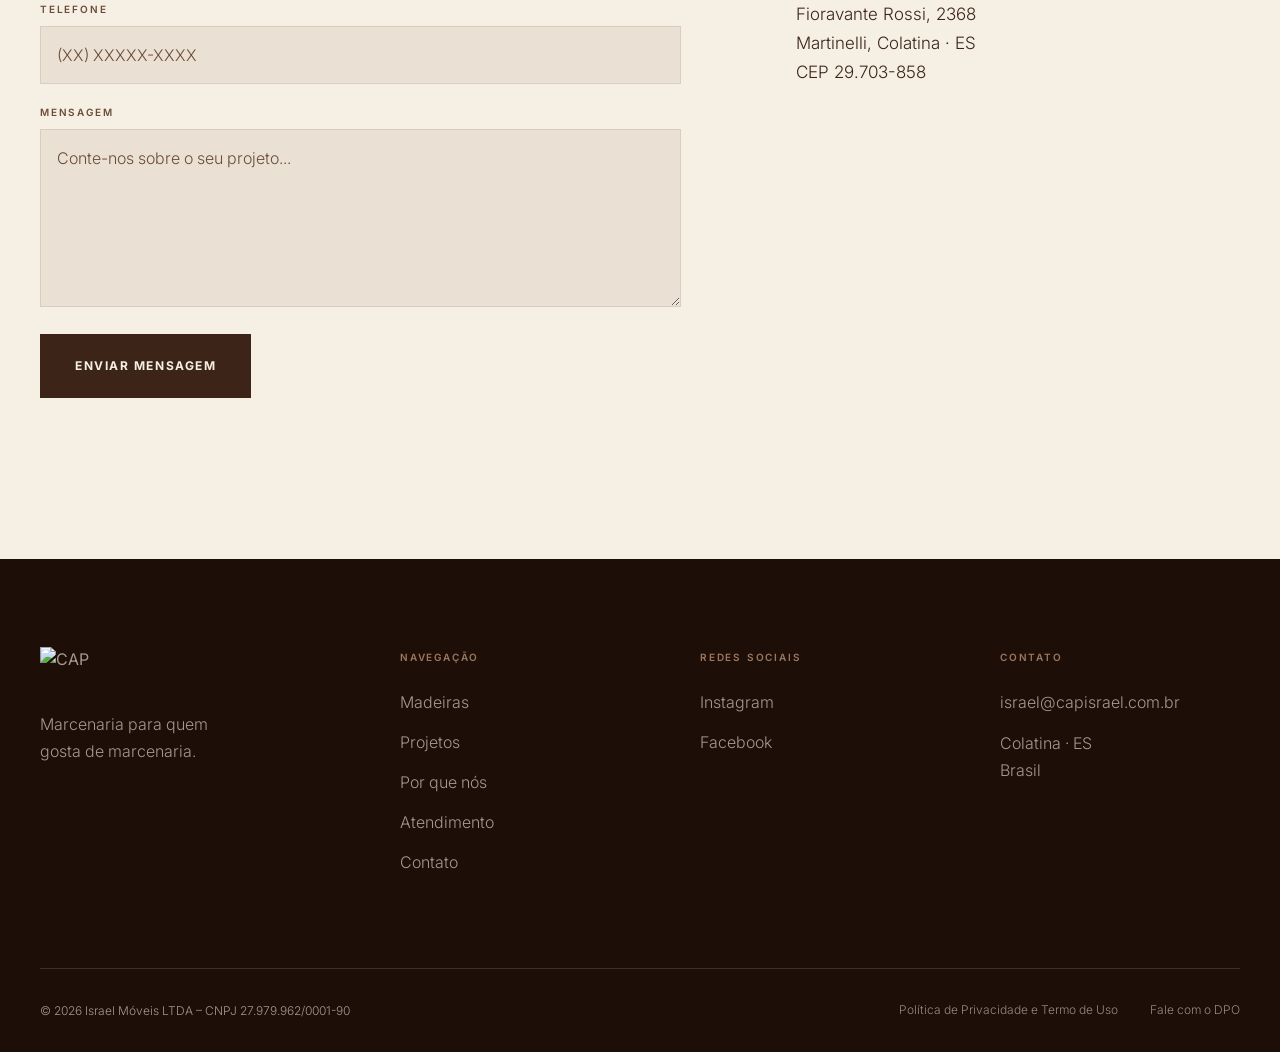
==== commit fc9d3b43: "Update index.html" ====
--- a/Site_CAP2_SPHP/index.html
+++ b/Site_CAP2_SPHP/index.html
@@ -54,6 +54,15 @@
           </div>
         </div>
       </section>
+      <section class="section section--sand anniversary-banner" aria-labelledby="anniversary-title">
+        <div class="container anniversary-banner__inner">
+          <h2 id="anniversary-title" class="anniversary-stat">
+            <span class="anniversary-stat__number">40</span>
+            <span class="anniversary-stat__label">ANOS<br /><em>–1986–2026–</em></span>
+          </h2>
+          <p class="anniversary-banner__tagline">Transformando madeira em espaços que permanecem.</p>
+        </div>
+      </section>
 
       <section class="section section--sand" id="madeiras" aria-labelledby="woods-title">
         <div class="container">
@@ -148,14 +157,6 @@
             <article class="benefit-card"><svg viewBox="0 0 32 32" aria-hidden="true"><rect x="3" y="10" width="26" height="12" rx="2"/><path d="M8 10v4m5-4v4m5-4v6m5-6v4"/></svg><h3>Sob medida de verdade</h3><p>Cada peça é projetada e produzida especificamente para o espaço do cliente, sem adaptações.</p></article>
             <article class="benefit-card"><svg viewBox="0 0 32 32" aria-hidden="true"><path d="M20 4s-2 2-2 6c0 2 2 4 2 4l8 8c1.5 1.5 1.5 3.5 0 5s-3.5 1.5-5 0l-8-8s-2-2-4-2c-4 0-6-2-6-2l4-4 2 4 2-2-4-4s4-2 6 0"/></svg><h3>Do industrial ao artesanal</h3><p>Maquinário de precisão aliado ao acabamento cuidadoso e criterioso de marcenaria tradicional.</p></article>
             <article class="benefit-card"><svg viewBox="0 0 32 32" aria-hidden="true"><rect x="4" y="8" width="24" height="16" rx="2"/><path d="M4 14q6-2 12 0t12 0M4 20q6-2 12 0t12 0"/></svg><h3>Madeira maciça certificada</h3><p>Trabalhamos com madeiras de reflorestamento certificado, criteriosamente selecionadas para garantir durabilidade e beleza natural.</p></article>
-          </div>
-        </div>
-      </section>
-      <section class="section section--sand anniversary-banner" aria-labelledby="anniversary-title">
-        <div class="container">
-          <div class="section-heading">
-            <p class="eyebrow">Há 40 anos</p>
-            <h2 id="anniversary-title">Transformando madeira<br /><em>em história</em></h2>
           </div>
         </div>
       </section>
--- a/Site_CAP2_SPHP/css/styles.css
+++ b/Site_CAP2_SPHP/css/styles.css
@@ -97,16 +97,11 @@
 .anniversary-badge {
   display: inline-block;
   margin-left: 12px;
-  padding: 5px 8px;
-  border: 1px solid var(--brown-dark);
-  color: var(--brown-dark);
+  color: var(--brown-deep);
   font-family: var(--font-display);
-  font-size: 10px;
+  font-size: 20px;
   font-weight: 700;
-  line-height: 1.2;
-  letter-spacing: 0.05em;
-  text-align: center;
-  text-transform: uppercase;
+  line-height: 1;
   white-space: nowrap;
   transform-origin: left center;
   animation: badge-reveal 600ms 350ms ease-out both;
@@ -118,7 +113,7 @@
 }
 
 @media (max-width: 780px) {
-  .anniversary-badge { display: none; }
+  .anniversary-badge { font-size: 16px; margin-left: 8px; }
 }
 
 .primary-nav { display: flex; align-items: center; gap: clamp(20px, 2.6vw, 42px); }
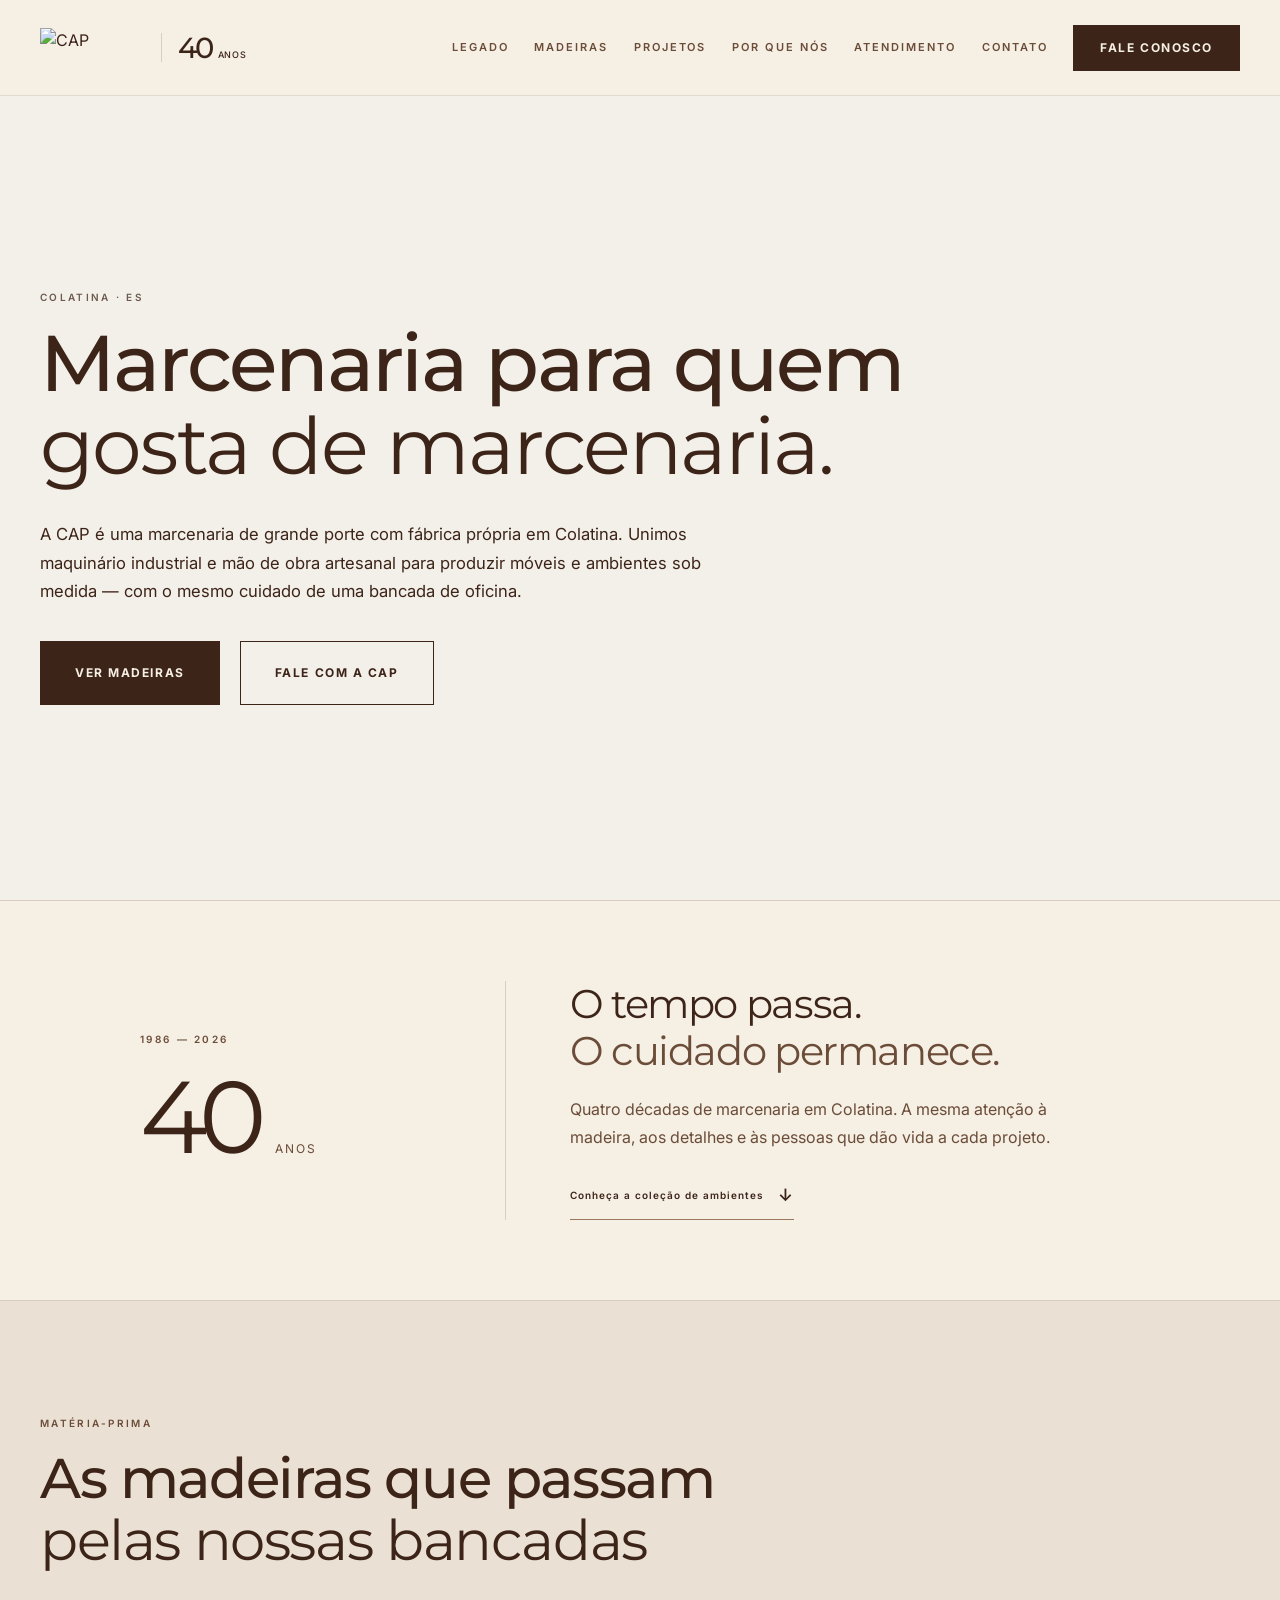
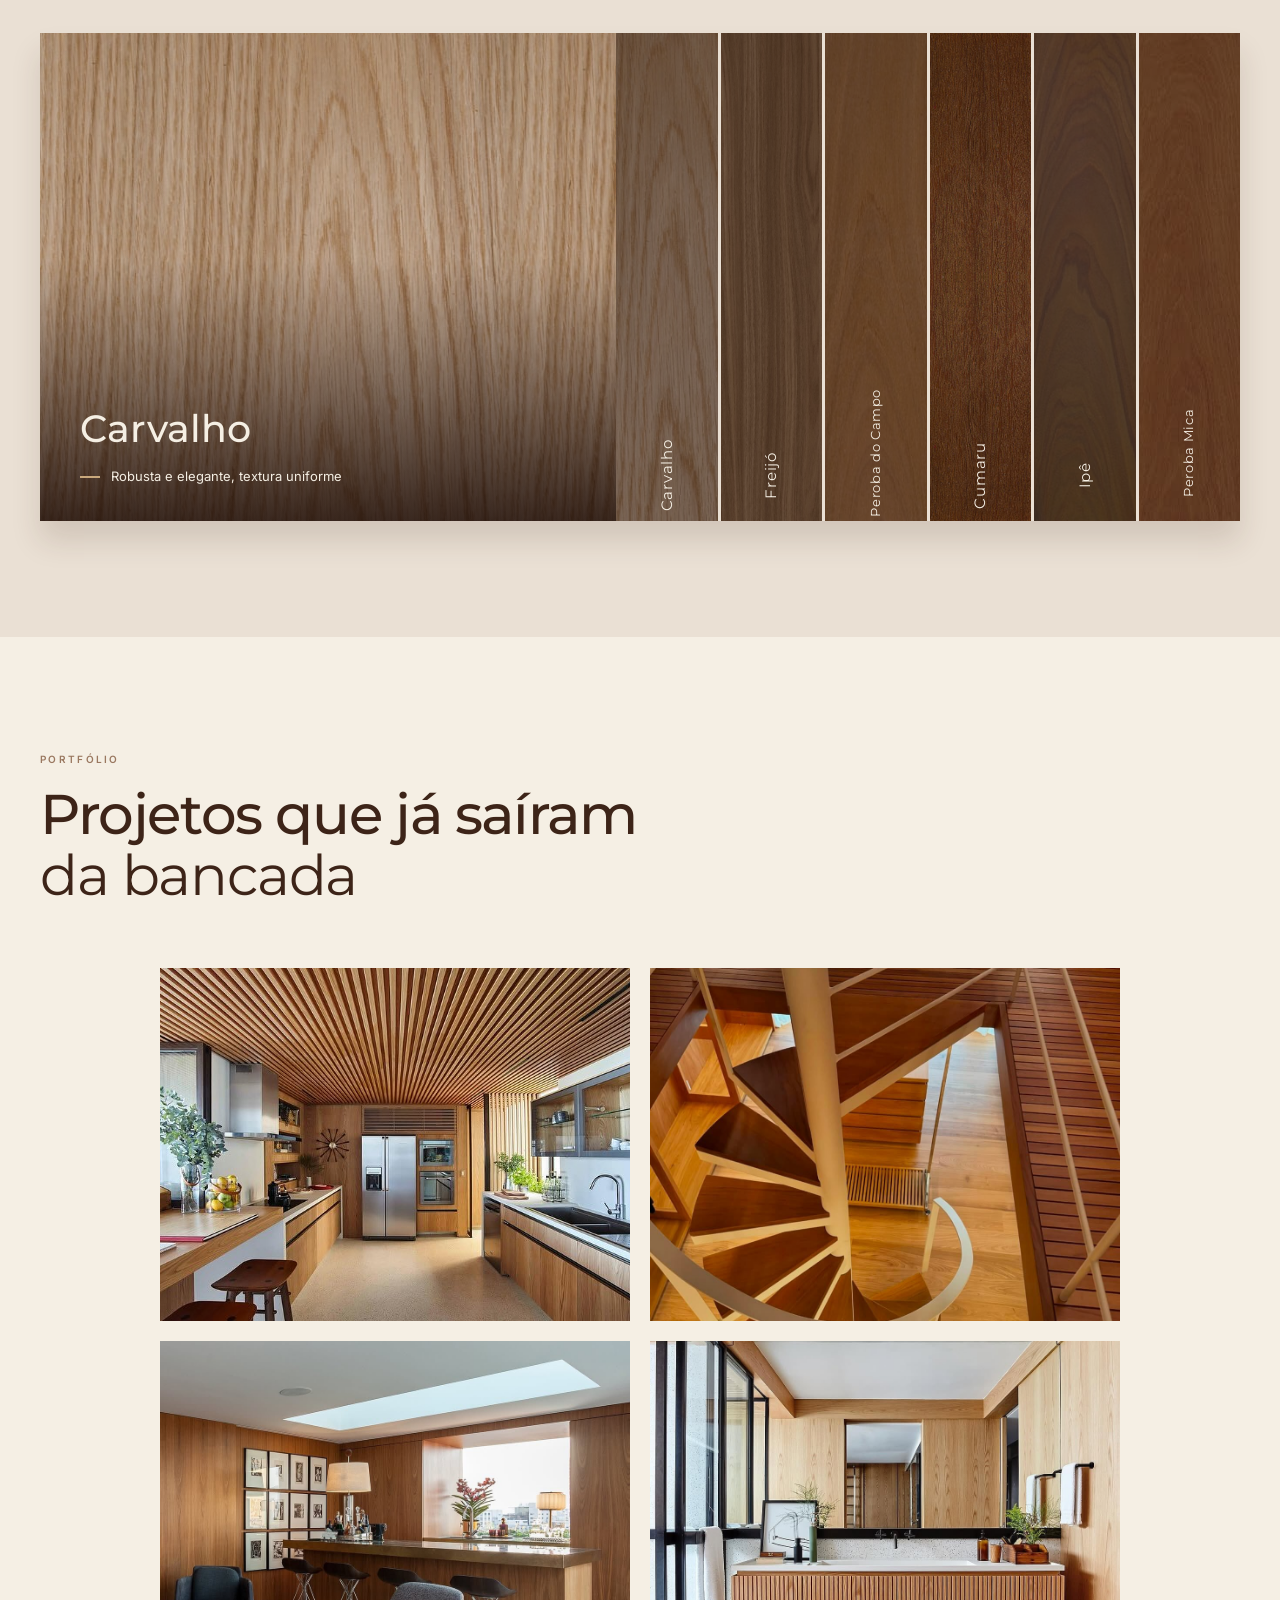
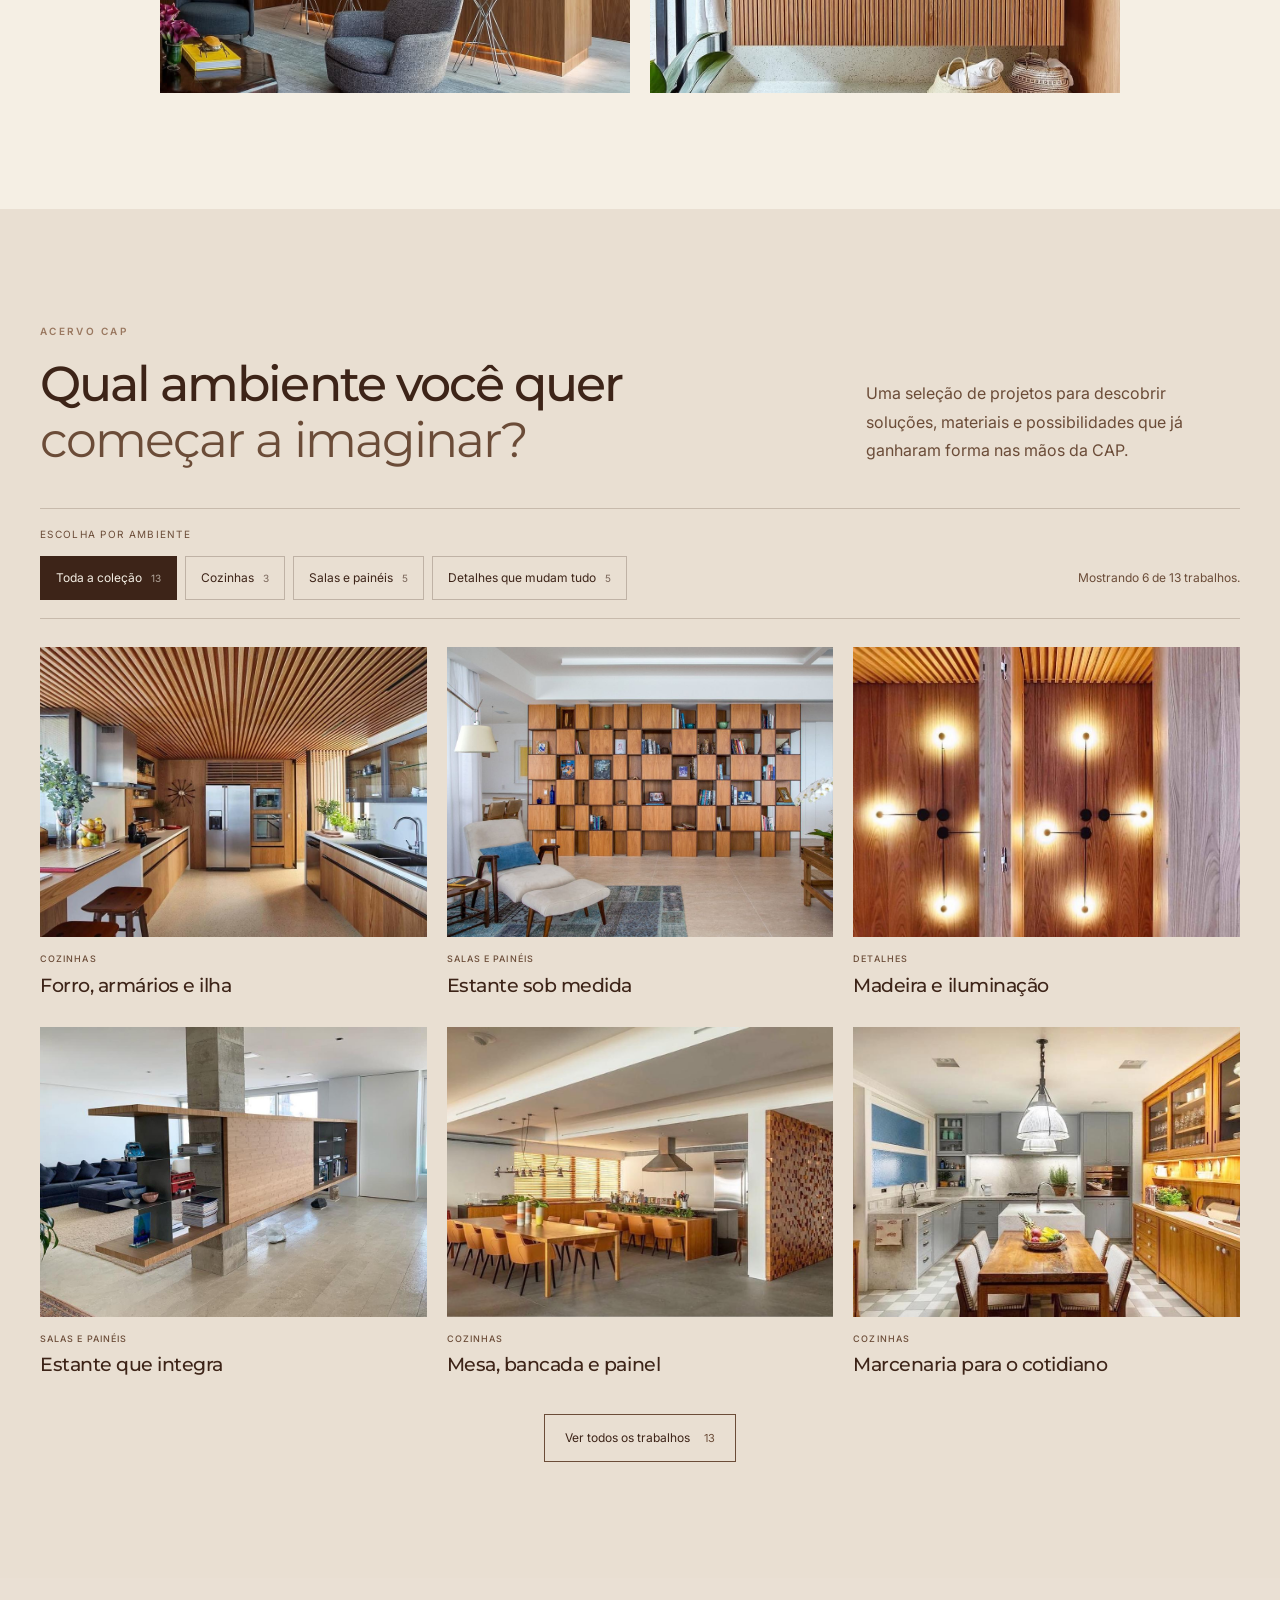
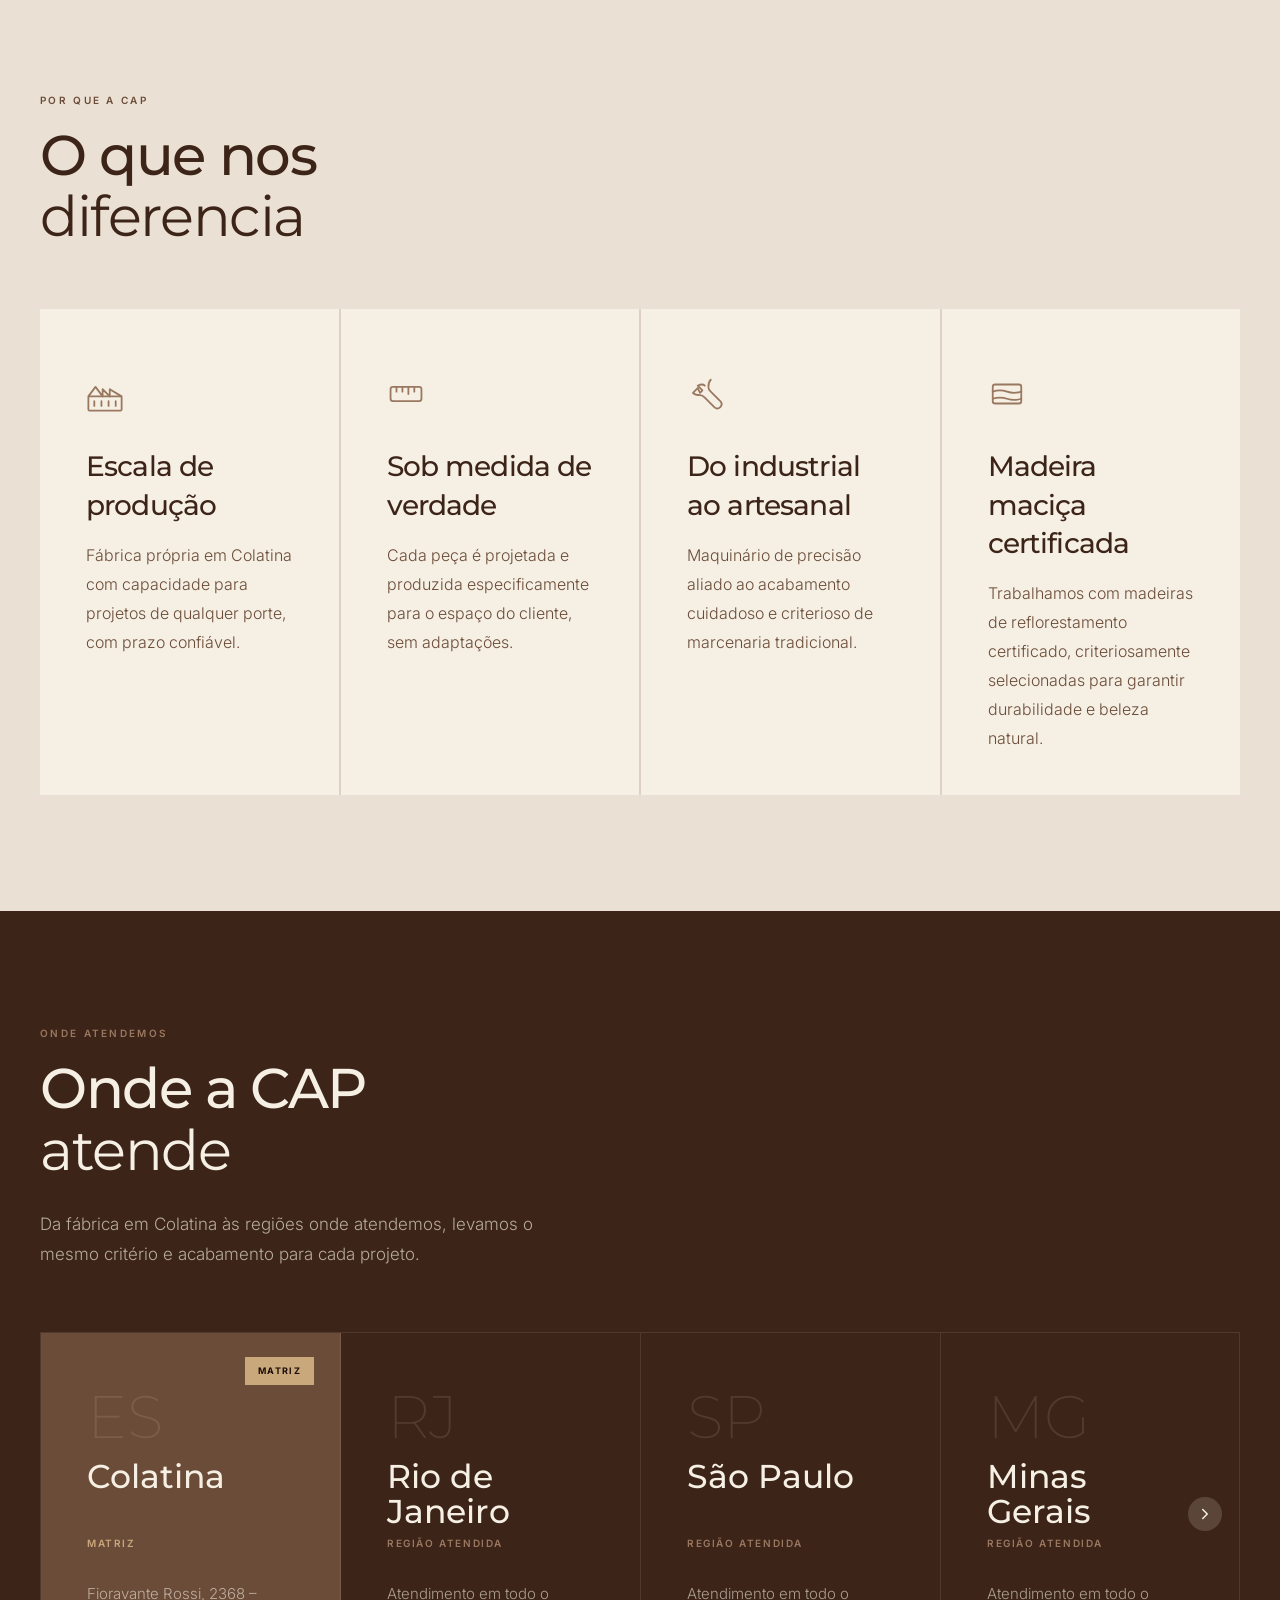
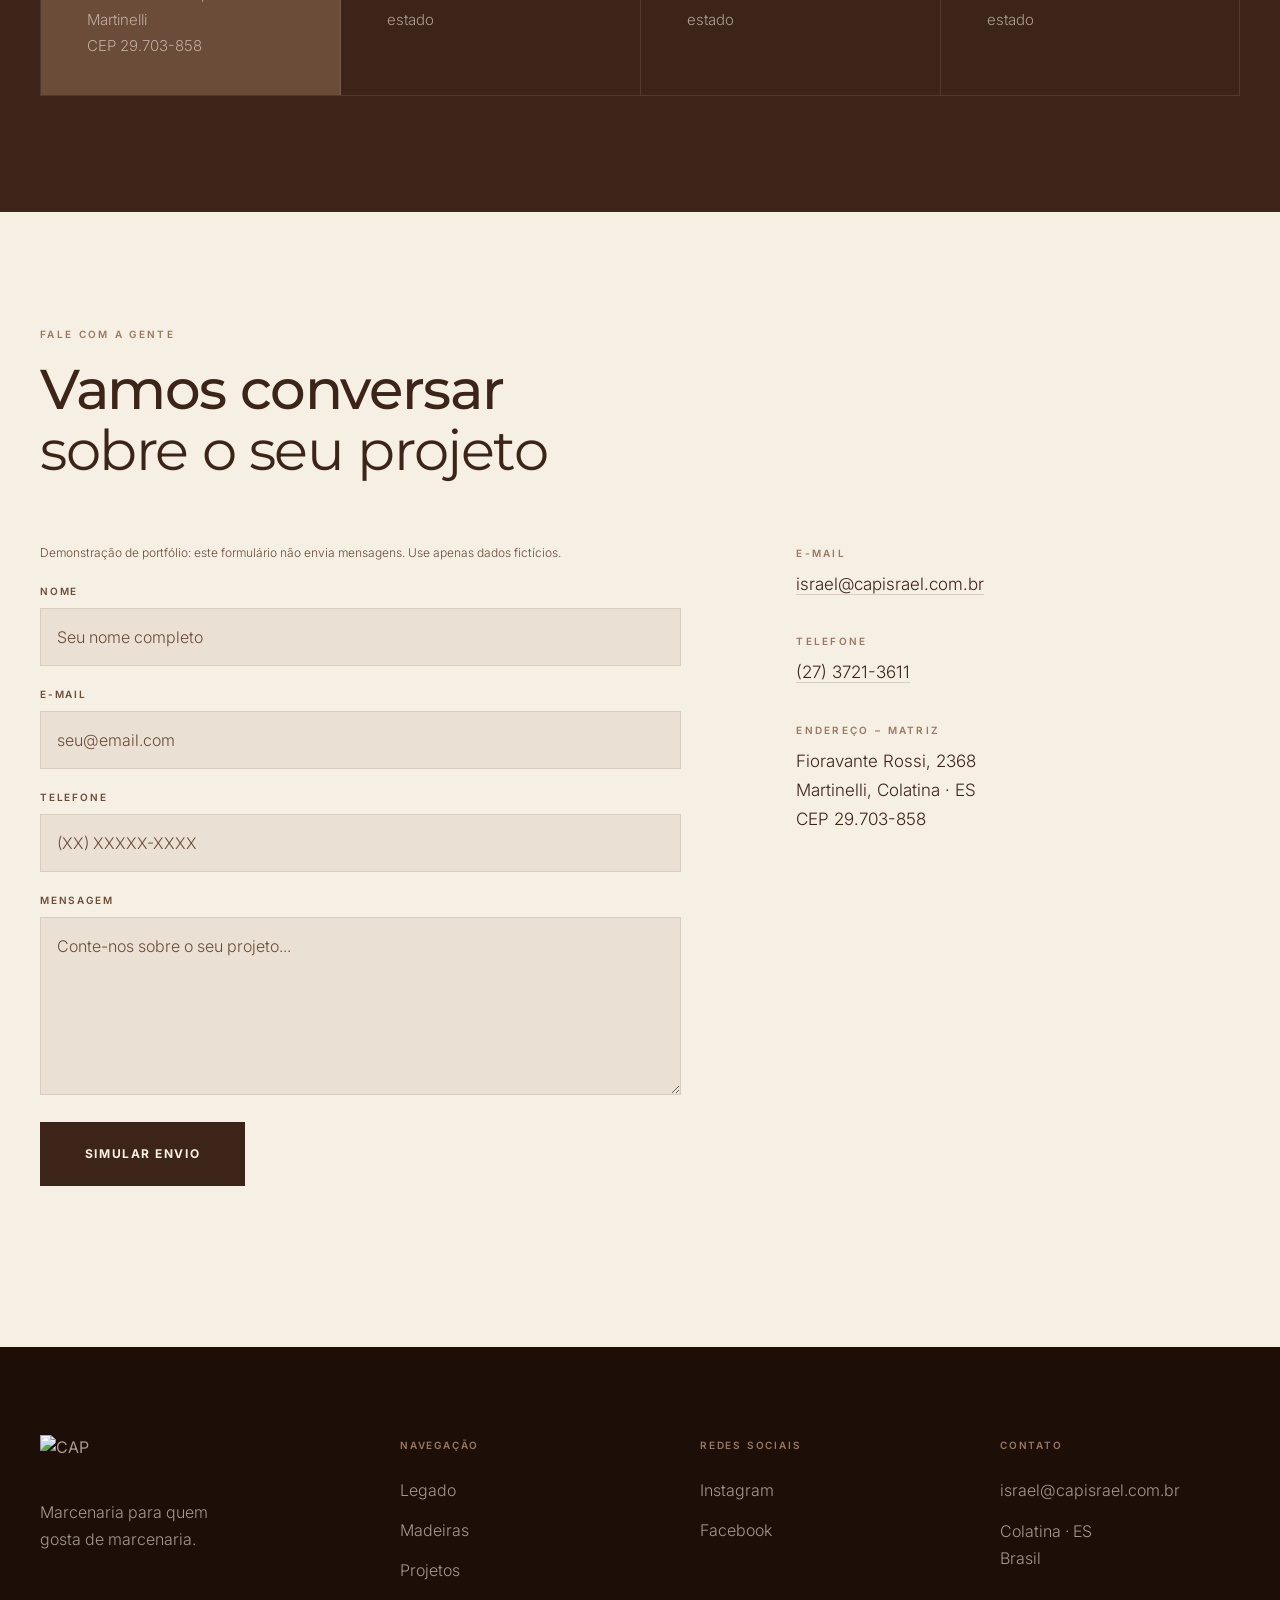
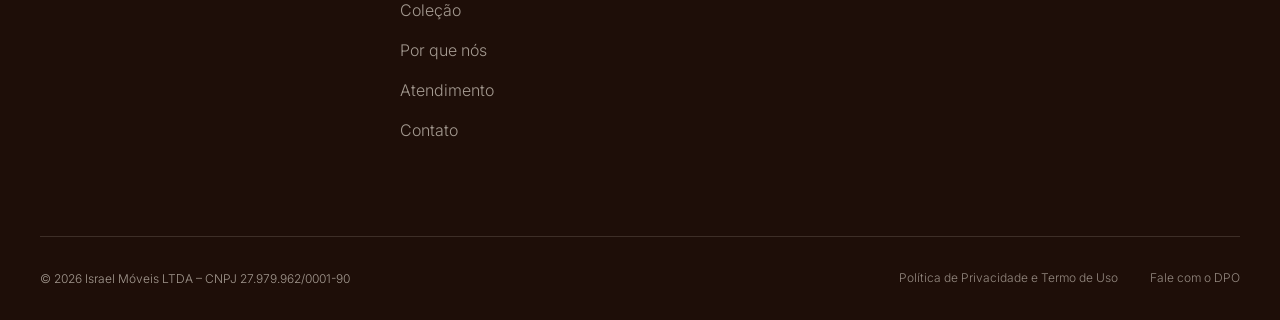
==== commit 3fa5ba81: "Add files via upload" ====
--- a/Site_CAP2_SPHP/index.html
+++ b/Site_CAP2_SPHP/index.html
@@ -19,9 +19,9 @@
 
     <header class="site-header" data-header>
       <div class="container header__inner">
-        <a class="brand" href="#inicio" aria-label="CAP — página inicial">
+        <a class="brand" href="#inicio" aria-label="CAP — 40 anos — página inicial">
           <img src="https://israelmoveis.com.br/wp-content/uploads/2021/07/ISRAEL-MOVEIS.svg" alt="CAP" />
-          <span class="anniversary-badge" aria-hidden="true">40 anos</span>
+          <span class="anniversary-badge" aria-hidden="true"><strong>40</strong><span>anos</span></span>
         </a>
 
         <button class="menu-toggle" type="button" aria-expanded="false" aria-controls="primary-navigation" data-menu-toggle>
@@ -30,6 +30,7 @@
         </button>
 
         <nav class="primary-nav" id="primary-navigation" aria-label="Navegação principal" data-menu>
+          <a href="#historia">Legado</a>
           <a href="#madeiras">Madeiras</a>
           <a href="#projetos">Projetos</a>
           <a href="#diferenciais">Por que nós</a>
@@ -54,13 +55,17 @@
           </div>
         </div>
       </section>
-      <section class="section section--sand anniversary-banner" aria-labelledby="anniversary-title">
-        <div class="container anniversary-banner__inner">
-          <h2 id="anniversary-title" class="anniversary-stat">
-            <span class="anniversary-stat__number">40</span>
-            <span class="anniversary-stat__label">ANOS<br /><em>–1986–2026–</em></span>
-          </h2>
-          <p class="anniversary-banner__tagline">Transformando madeira em espaços que permanecem.</p>
+      <section class="section legacy" id="historia" aria-labelledby="legacy-title">
+        <div class="container legacy__layout">
+          <div class="legacy__signature">
+            <p class="eyebrow">1986 — 2026</p>
+            <p class="legacy__years"><strong>40</strong><span>anos</span></p>
+          </div>
+          <div class="legacy__content">
+            <h2 id="legacy-title">O tempo passa.<br /><em>O cuidado permanece.</em></h2>
+            <p>Quatro décadas de marcenaria em Colatina. A mesma atenção à madeira, aos detalhes e às pessoas que dão vida a cada projeto.</p>
+            <a class="legacy__link" href="#colecao">Conheça a coleção de ambientes <span aria-hidden="true">↓</span></a>
+          </div>
         </div>
       </section>
 
@@ -146,6 +151,86 @@
         </div>
       </section>
 
+      <section class="section collection" id="colecao" aria-labelledby="collection-title">
+        <div class="container">
+          <div class="collection__heading">
+            <div>
+              <p class="eyebrow">Acervo CAP</p>
+              <h2 id="collection-title">Qual ambiente você quer<br /><em>começar a imaginar?</em></h2>
+            </div>
+            <p>Uma seleção de projetos para descobrir soluções, materiais e possibilidades que já ganharam forma nas mãos da CAP.</p>
+          </div>
+
+          <div class="collection__navigator">
+            <p class="collection__prompt">Escolha por ambiente</p>
+            <div class="collection__filters" role="group" aria-label="Filtrar trabalhos por ambiente">
+              <button class="is-active" type="button" data-gallery-filter="todos" aria-pressed="true">Toda a coleção <span>13</span></button>
+              <button type="button" data-gallery-filter="cozinhas" aria-pressed="false">Cozinhas <span>3</span></button>
+              <button type="button" data-gallery-filter="ambientes" aria-pressed="false">Salas e painéis <span>5</span></button>
+              <button type="button" data-gallery-filter="detalhes" aria-pressed="false">Detalhes que mudam tudo <span>5</span></button>
+            </div>
+            <p class="collection__status" data-gallery-status aria-live="polite">Uma seleção de 13 trabalhos.</p>
+          </div>
+
+          <div class="collection__grid" data-gallery>
+            <button class="collection-card" type="button" data-gallery-item data-gallery-category="cozinhas" data-gallery-title="Cozinha com forro ripado" data-gallery-description="Marcenaria sob medida unindo armários, ilha e um forro que acompanha o ambiente." aria-haspopup="dialog">
+              <img src="assets/images/exposicao-01.jpeg" alt="Cozinha sob medida com forro ripado de madeira" />
+              <span class="collection-card__meta"><span>Cozinhas</span><b>Forro, armários e ilha</b></span><span class="collection-card__open" aria-hidden="true">↗</span>
+            </button>
+            <button class="collection-card" type="button" data-gallery-item data-gallery-category="ambientes" data-gallery-title="Estante que ocupa a parede" data-gallery-description="Uma composição de nichos em madeira que dá ritmo e acolhimento à sala." aria-haspopup="dialog">
+              <img src="assets/images/exposicao-02.jpg" alt="Estante de madeira sob medida em sala de estar" />
+              <span class="collection-card__meta"><span>Salas e painéis</span><b>Estante sob medida</b></span><span class="collection-card__open" aria-hidden="true">↗</span>
+            </button>
+            <button class="collection-card" type="button" data-gallery-item data-gallery-category="detalhes" data-gallery-title="Luz entre os veios" data-gallery-description="Painéis e forro em madeira ganham profundidade com uma iluminação cuidadosamente posicionada." aria-haspopup="dialog">
+              <img src="assets/images/exposicao-03.jpeg" alt="Painel em madeira com iluminação integrada" />
+              <span class="collection-card__meta"><span>Detalhes</span><b>Madeira e iluminação</b></span><span class="collection-card__open" aria-hidden="true">↗</span>
+            </button>
+            <button class="collection-card" type="button" data-gallery-item data-gallery-category="ambientes" data-gallery-title="Integração por transparência" data-gallery-description="Uma estante vazada organiza o espaço sem interromper a luz nem o olhar." aria-haspopup="dialog">
+              <img src="assets/images/exposicao-04.jpeg" alt="Estante vazada que integra os ambientes" />
+              <span class="collection-card__meta"><span>Salas e painéis</span><b>Estante que integra</b></span><span class="collection-card__open" aria-hidden="true">↗</span>
+            </button>
+            <button class="collection-card" type="button" data-gallery-item data-gallery-category="cozinhas" data-gallery-title="Cozinha para reunir" data-gallery-description="Bancada, mesa e revestimento em madeira criam uma área social generosa e funcional." aria-haspopup="dialog">
+              <img src="assets/images/exposicao-05.jpeg" alt="Cozinha com bancada e painel em madeira" />
+              <span class="collection-card__meta"><span>Cozinhas</span><b>Mesa, bancada e painel</b></span><span class="collection-card__open" aria-hidden="true">↗</span>
+            </button>
+            <button class="collection-card" type="button" data-gallery-item data-gallery-category="cozinhas" data-gallery-title="Cozinha com memória" data-gallery-description="A madeira traz calor e personalidade para uma cozinha pensada para o uso diário." aria-haspopup="dialog">
+              <img src="assets/images/exposicao-06.jpeg" alt="Cozinha planejada com mesa de madeira" />
+              <span class="collection-card__meta"><span>Cozinhas</span><b>Marcenaria para o cotidiano</b></span><span class="collection-card__open" aria-hidden="true">↗</span>
+            </button>
+            <button class="collection-card" type="button" data-gallery-item data-gallery-category="detalhes" data-gallery-title="Trama em madeira" data-gallery-description="Uma divisória leve, vazada e precisa, que transforma passagem em presença." aria-haspopup="dialog">
+              <img src="assets/images/exposicao-07.jpeg" alt="Divisória vazada em madeira" loading="lazy" />
+              <span class="collection-card__meta"><span>Detalhes</span><b>Divisória vazada</b></span><span class="collection-card__open" aria-hidden="true">↗</span>
+            </button>
+            <button class="collection-card" type="button" data-gallery-item data-gallery-category="ambientes" data-gallery-title="Sala que recebe" data-gallery-description="Um painel com nichos, proporções serenas e espaço para a vida acontecer." aria-haspopup="dialog">
+              <img src="assets/images/exposicao-08.jpg" alt="Painel e estante de madeira na sala" loading="lazy" />
+              <span class="collection-card__meta"><span>Salas e painéis</span><b>Painel e estante</b></span><span class="collection-card__open" aria-hidden="true">↗</span>
+            </button>
+            <button class="collection-card" type="button" data-gallery-item data-gallery-category="detalhes" data-gallery-title="Pequenas medidas, grande cuidado" data-gallery-description="Cabeceira, mesa de apoio e iluminação resolvidos como uma peça única." aria-haspopup="dialog">
+              <img src="assets/images/exposicao-09.jpg" alt="Criado-mudo e cabeceira em madeira" loading="lazy" />
+              <span class="collection-card__meta"><span>Detalhes</span><b>Quarto sob medida</b></span><span class="collection-card__open" aria-hidden="true">↗</span>
+            </button>
+            <button class="collection-card" type="button" data-gallery-item data-gallery-category="ambientes" data-gallery-title="Home com desenho contínuo" data-gallery-description="O ripado conecta o móvel, o painel e a escala da sala em um mesmo gesto." aria-haspopup="dialog">
+              <img src="assets/images/exposicao-10.jpg" alt="Home com painel ripado e marcenaria" loading="lazy" />
+              <span class="collection-card__meta"><span>Salas e painéis</span><b>Home com painel ripado</b></span><span class="collection-card__open" aria-hidden="true">↗</span>
+            </button>
+            <button class="collection-card" type="button" data-gallery-item data-gallery-category="detalhes" data-gallery-title="Banho com textura" data-gallery-description="Uma bancada limpa encontra o calor do ripado e a precisão dos encaixes." aria-haspopup="dialog">
+              <img src="assets/images/exposicao-11.jpeg" alt="Banheiro com gabinete ripado" loading="lazy" />
+              <span class="collection-card__meta"><span>Detalhes</span><b>Banheiro com ripado</b></span><span class="collection-card__open" aria-hidden="true">↗</span>
+            </button>
+            <button class="collection-card" type="button" data-gallery-item data-gallery-category="detalhes" data-gallery-title="O teto também é projeto" data-gallery-description="Forro ripado com iluminação linear para mudar a atmosfera de todo o ambiente." aria-haspopup="dialog">
+              <img src="assets/images/exposicao-12.jpeg" alt="Forro ripado em madeira com iluminação integrada" loading="lazy" />
+              <span class="collection-card__meta"><span>Detalhes</span><b>Forro e iluminação</b></span><span class="collection-card__open" aria-hidden="true">↗</span>
+            </button>
+            <button class="collection-card" type="button" data-gallery-item data-gallery-category="ambientes" data-gallery-title="Sala para permanecer" data-gallery-description="Marcenaria, painel e forro trabalham juntos para criar um ambiente confortável e preciso." aria-haspopup="dialog">
+              <img src="assets/images/exposicao-13.jpg" alt="Sala com painel sob medida e marcenaria ripada" loading="lazy" />
+              <span class="collection-card__meta"><span>Salas e painéis</span><b>Painel, forro e estar</b></span><span class="collection-card__open" aria-hidden="true">↗</span>
+            </button>
+          </div>
+
+          <button class="collection-more" type="button" data-gallery-more hidden>Ver todos os trabalhos <span>13</span></button>
+        </div>
+      </section>
+
       <section class="section section--sand" id="diferenciais" aria-labelledby="benefits-title">
         <div class="container">
           <div class="section-heading">
@@ -190,14 +275,13 @@
             <h2 id="contact-title">Vamos conversar<br /><em>sobre o seu projeto</em></h2>
           </div>
           <div class="contact__grid">
-            <form class="contact-form" data-static-form data-form-subject="Novo contato pelo site CAP" novalidate>
-              <div class="form-honeypot" aria-hidden="true"><label for="contato-website">Não preencha este campo</label><input id="contato-website" name="website" type="text" tabindex="-1" autocomplete="off" /></div>
-              <input type="hidden" name="form_started_at" value="" data-form-started-at />
-              <div class="form-field"><label for="nome">Nome</label><input id="nome" name="nome" type="text" autocomplete="name" placeholder="Seu nome completo" minlength="2" maxlength="100" required /></div>
-              <div class="form-field"><label for="email">E-mail</label><input id="email" name="email" type="email" autocomplete="email" placeholder="seu@email.com" maxlength="254" required /></div>
-              <div class="form-field"><label for="telefone">Telefone</label><input id="telefone" name="telefone" type="tel" autocomplete="tel" inputmode="tel" placeholder="(XX) XXXXX-XXXX" pattern="\(\d{2}\) \d{4,5}-\d{4}" maxlength="15" title="Informe um telefone com DDD." required data-phone /></div>
-              <div class="form-field"><label for="mensagem">Mensagem</label><textarea id="mensagem" name="mensagem" rows="6" placeholder="Conte-nos sobre o seu projeto..." minlength="10" maxlength="3000" required></textarea></div>
-              <button class="button" type="submit">Enviar mensagem</button>
+<form class="contact-form" data-demo-form aria-describedby="contato-demo-note" autocomplete="off" novalidate>
+              <p class="form-disclaimer" id="contato-demo-note">Demonstração de portfólio: este formulário não envia mensagens. Use apenas dados fictícios.</p>
+              <div class="form-field"><label for="nome">Nome</label><input id="nome" type="text" autocomplete="off" placeholder="Seu nome completo" minlength="2" maxlength="100" required /></div>
+              <div class="form-field"><label for="email">E-mail</label><input id="email" type="email" autocomplete="off" placeholder="seu@email.com" maxlength="254" required /></div>
+              <div class="form-field"><label for="telefone">Telefone</label><input id="telefone" type="tel" autocomplete="off" inputmode="tel" placeholder="(XX) XXXXX-XXXX" pattern="\(\d{2}\) \d{4,5}-\d{4}" maxlength="15" title="Informe um telefone com DDD." required data-phone /></div>
+              <div class="form-field"><label for="mensagem">Mensagem</label><textarea id="mensagem" rows="6" placeholder="Conte-nos sobre o seu projeto..." minlength="10" maxlength="3000" required></textarea></div>
+              <button class="button" type="button" data-demo-submit disabled>Simular envio</button>
               <p class="form-feedback" id="contato-feedback" role="status" aria-live="polite" aria-atomic="true" data-form-feedback></p>
             </form>
             <aside class="contact-details" aria-label="Dados de contato da CAP">
@@ -213,28 +297,42 @@
     <footer class="site-footer">
       <div class="container footer__top">
         <div><a class="brand brand--footer" href="#inicio" aria-label="CAP — página inicial"><img src="https://israelmoveis.com.br/wp-content/uploads/2021/07/ISRAEL-MOVEIS.svg" alt="CAP" /></a><p>Marcenaria para quem<br />gosta de marcenaria.</p></div>
-        <div><h2>Navegação</h2><a href="#madeiras">Madeiras</a><a href="#projetos">Projetos</a><a href="#diferenciais">Por que nós</a><a href="#unidades">Atendimento</a><a href="#contato">Contato</a></div>
+        <div><h2>Navegação</h2><a href="#historia">Legado</a><a href="#madeiras">Madeiras</a><a href="#projetos">Projetos</a><a href="#colecao">Coleção</a><a href="#diferenciais">Por que nós</a><a href="#unidades">Atendimento</a><a href="#contato">Contato</a></div>
         <div><h2>Redes sociais</h2><a href="https://www.instagram.com/israel.cap?utm_source=ig_web_button_share_sheet&igsh=ZDNlZDc0MzIxNw==" aria-label="Instagram da CAP">Instagram</a><a href="https://www.facebook.com/capisrael.com.br/?locale=pt_BR" aria-label="Facebook da CAP">Facebook</a></div>
         <div><h2>Contato</h2><a href="mailto:israel@capisrael.com.br">israel@capisrael.com.br</a><p>Colatina · ES<br />Brasil</p></div>
       </div>
       <div class="container footer__bottom"><p>© 2026 Israel Móveis LTDA – CNPJ 27.979.962/0001-90</p><div><button type="button" class="footer-link" data-open-modal="privacy-modal">Política de Privacidade e Termo de Uso</button><button type="button" class="footer-link" data-open-modal="dpo-modal">Fale com o DPO</button></div></div>
     </footer>
 
+    <dialog class="modal gallery-dialog" id="gallery-modal" aria-labelledby="gallery-modal-title" data-gallery-dialog>
+      <button class="modal__close" type="button" aria-label="Fechar" data-close-modal>×</button>
+      <div class="gallery-dialog__media"><img alt="" data-gallery-modal-image /></div>
+      <div class="gallery-dialog__content">
+        <p class="eyebrow" data-gallery-modal-category></p>
+        <h2 id="gallery-modal-title" data-gallery-modal-title></h2>
+        <p data-gallery-modal-description></p>
+        <div class="gallery-dialog__controls">
+          <button type="button" data-gallery-previous aria-label="Ver trabalho anterior">← <span>Anterior</span></button>
+          <p data-gallery-counter aria-live="polite"></p>
+          <button type="button" data-gallery-next aria-label="Ver próximo trabalho"><span>Próximo</span> →</button>
+        </div>
+      </div>
+    </dialog>
+
     <dialog class="modal" id="dpo-modal" aria-labelledby="dpo-title">
       <button class="modal__close" type="button" aria-label="Fechar" data-close-modal>×</button>
       <p class="eyebrow">Israel Móveis</p>
       <h2 id="dpo-title">Solicitação de direitos LGPD</h2>
-      <p>Envie sua solicitação relacionada aos seus dados pessoais.</p>
-      <form class="contact-form" data-static-form data-form-subject="Solicitação LGPD pelo site CAP" novalidate>
-        <div class="form-honeypot" aria-hidden="true"><label for="dpo-website">Não preencha este campo</label><input id="dpo-website" name="website" type="text" tabindex="-1" autocomplete="off" /></div>
-        <input type="hidden" name="form_started_at" value="" data-form-started-at />
-        <div class="form-field"><label for="dpo-nome">Nome</label><input id="dpo-nome" name="nome" type="text" autocomplete="name" minlength="2" maxlength="100" required /></div>
-        <div class="form-field"><label for="dpo-cpf">CPF</label><input id="dpo-cpf" name="cpf" type="text" inputmode="numeric" autocomplete="off" placeholder="000.000.000-00" pattern="\d{3}\.\d{3}\.\d{3}-\d{2}" maxlength="14" title="Informe um CPF válido." required data-cpf /></div>
-        <div class="form-field"><label for="dpo-telefone">Telefone</label><input id="dpo-telefone" name="telefone" type="tel" autocomplete="tel" inputmode="tel" placeholder="(XX) XXXXX-XXXX" pattern="\(\d{2}\) \d{4,5}-\d{4}" maxlength="15" title="Informe um telefone com DDD." required data-phone /></div>
-        <div class="form-field"><label for="dpo-email">E-mail</label><input id="dpo-email" name="email" type="email" autocomplete="email" maxlength="254" required /></div>
+      <p>Veja como funciona o formulário de solicitação de direitos.</p>
+<form class="contact-form" data-demo-form aria-describedby="dpo-demo-note" autocomplete="off" novalidate>
+        <p class="form-disclaimer" id="dpo-demo-note">Demonstração de portfólio: este formulário não envia mensagens. Use apenas dados fictícios.</p>
+        <div class="form-field"><label for="dpo-nome">Nome</label><input id="dpo-nome" type="text" autocomplete="off" minlength="2" maxlength="100" required /></div>
+        <div class="form-field"><label for="dpo-cpf">CPF</label><input id="dpo-cpf" type="text" inputmode="numeric" autocomplete="off" placeholder="000.000.000-00" pattern="\d{3}\.\d{3}\.\d{3}-\d{2}" maxlength="14" title="Informe um CPF válido." required data-cpf /></div>
+        <div class="form-field"><label for="dpo-telefone">Telefone</label><input id="dpo-telefone" type="tel" autocomplete="off" inputmode="tel" placeholder="(XX) XXXXX-XXXX" pattern="\(\d{2}\) \d{4,5}-\d{4}" maxlength="15" title="Informe um telefone com DDD." required data-phone /></div>
+        <div class="form-field"><label for="dpo-email">E-mail</label><input id="dpo-email" type="email" autocomplete="off" maxlength="254" required /></div>
         <div class="form-field">
           <label for="dpo-motivacao">Motivação</label>
-          <select id="dpo-motivacao" name="motivacao" required>
+          <select id="dpo-motivacao" required>
             <option value="" selected disabled>Selecione a motivação</option>
             <option>Acesso e correção aos dados</option>
             <option>Anonimização ou bloqueio dos dados desnecessários</option>
@@ -247,8 +345,8 @@
             <option>Revogação do consentimento</option>
           </select>
         </div>
-        <div class="form-field"><label for="dpo-mensagem">Mensagem</label><textarea id="dpo-mensagem" name="mensagem" rows="5" minlength="10" maxlength="4000" required></textarea></div>
-        <button class="button" type="submit">Enviar</button>
+        <div class="form-field"><label for="dpo-mensagem">Mensagem</label><textarea id="dpo-mensagem" rows="5" minlength="10" maxlength="4000" required></textarea></div>
+        <button class="button" type="button" data-demo-submit disabled>Simular envio</button>
         <p class="form-feedback" id="dpo-feedback" role="status" aria-live="polite" aria-atomic="true" data-form-feedback></p>
         <p class="form-disclaimer">Os dados colhidos e/ou tratados neste atendimento (Nome, E-mail e Telefone), serão para única e exclusivamente atender seus direitos como titular, previstos no artigo 18, Lei 13.709/2018 – Lei Geral de Proteção de Dados Pessoais. Não compartilharemos com nenhum outro controlador ou operador, e eliminaremos todos os dados após 36 meses, salvaguarda o armazenamento previstos em Leis e Obrigações Legais que devemos seguir.</p>
       </form>
--- a/Site_CAP2_SPHP/css/styles.css
+++ b/Site_CAP2_SPHP/css/styles.css
@@ -94,29 +94,7 @@
 
 .brand img { width: 105px; height: 40px; display: block; }
 
-.anniversary-badge {
-  display: inline-block;
-  margin-left: 12px;
-  color: var(--brown-deep);
-  font-family: var(--font-display);
-  font-size: 20px;
-  font-weight: 700;
-  line-height: 1;
-  white-space: nowrap;
-  transform-origin: left center;
-  animation: badge-reveal 600ms 350ms ease-out both;
-}
-
-@keyframes badge-reveal {
-  from { transform: scaleX(0); opacity: 0; }
-  to { transform: scaleX(1); opacity: 1; }
-}
-
-@media (max-width: 780px) {
-  .anniversary-badge { font-size: 16px; margin-left: 8px; }
-}
-
-.primary-nav { display: flex; align-items: center; gap: clamp(20px, 2.6vw, 42px); }
+.primary-nav { display: flex; align-items: center; gap: clamp(18px, 2vw, 28px); }
 
 .primary-nav > a:not(.button) {
   color: var(--brown);
@@ -187,8 +165,6 @@
 .section-heading--light h2 { color: var(--cream); }
 .section-heading__description { max-width: 555px; margin: 28px 0 0; color: rgba(245, 239, 228, 0.66); font-size: 17px; font-weight: 300; line-height: 1.8; }
 
-.anniversary-banner .section-heading { margin-bottom: 0; text-align: center; }
-
 .wood-selector { --active-wood: #c9a87c; display: flex; min-height: 488px; overflow: hidden; box-shadow: 0 20px 28px rgba(61, 36, 24, 0.14); }
 .wood-feature { position: relative; flex: 1 1 48%; overflow: hidden; background: #795943; }
 .wood-feature img { position: absolute; inset: 0; width: 100%; height: 100%; object-fit: cover; transition: opacity 500ms ease; }
@@ -212,9 +188,8 @@
 .wood-tab[data-name="Peroba do Campo"] span,
 .wood-tab[data-name="Peroba Mica"] span { bottom: 58px; font-size: 13px; }
 
-.projects-grid { display: grid; grid-template-columns: repeat(2, minmax(0, 1fr)); gap: 24px; }
-.project-card { position: relative; min-height: 640px; overflow: hidden; color: var(--cream); background: var(--warm); }
-.project-card:nth-child(3), .project-card:nth-child(4) { min-height: 720px; }
+.projects-grid { display: grid; grid-template-columns: repeat(2, minmax(0, 1fr)); gap: 20px; max-width: 960px; margin-inline: auto; }
+.project-card { position: relative; min-width: 0; aspect-ratio: 4 / 3; overflow: hidden; color: var(--cream); background: var(--warm); }
 .project-card::after { position: absolute; inset: 0; content: ""; background: linear-gradient(0deg, rgba(30, 14, 8, 0.72) 0%, rgba(30, 14, 8, 0.03) 53%); }
 .project-card img { width: 100%; height: 100%; position: absolute; object-fit: cover; transition: transform 600ms cubic-bezier(.25, .46, .45, .94), opacity 400ms ease; }
 .project-card:hover img { transform: scale(1.04); }
@@ -244,7 +219,7 @@
 
 .contact__grid { display: grid; grid-template-columns: minmax(0, 1.04fr) minmax(290px, 0.72fr); gap: clamp(56px, 9vw, 140px); }
 .contact-form { display: grid; gap: 21px; }
-.form-honeypot { position: absolute; width: 1px; height: 1px; overflow: hidden; clip: rect(0, 0, 0, 0); white-space: nowrap; }
+
 .form-field { display: grid; gap: 9px; }
 .form-field label { color: var(--brown); font-size: 10px; font-weight: 600; letter-spacing: 0.18em; text-transform: uppercase; }
 .form-field input, .form-field textarea, .form-field select { width: 100%; padding: 16px; border: 1px solid var(--warm); border-radius: 0; outline: none; color: var(--brown-dark); background: var(--sand); font-size: 16px; font-weight: 300; transition: border-color 180ms ease, background 180ms ease; resize: vertical; }
@@ -306,14 +281,6 @@
   :root { --header-height: 76px; }
   .container { width: min(100% - 36px, var(--container)); }
   .site-header.is-scrolled { height: var(--header-height); }
-  .menu-toggle { display: block; }
-  .primary-nav { position: fixed; top: var(--header-height); right: 0; bottom: 0; left: 0; display: flex; visibility: hidden; flex-direction: column; align-items: stretch; justify-content: center; gap: 0; padding: 30px; opacity: 0; background: var(--cream); transform: translateX(100%); transition: transform 250ms ease, opacity 250ms ease, visibility 250ms ease; }
-  .menu-is-open .primary-nav { visibility: visible; opacity: 1; transform: translateX(0); }
-  .primary-nav > a:not(.button) { padding: 17px 0; font-size: 14px; }
-  .primary-nav .button { margin-top: 20px; }
-  .menu-is-open .menu-toggle span:nth-of-type(2) { transform: translateY(7px) rotate(45deg); }
-  .menu-is-open .menu-toggle span:nth-of-type(3) { opacity: 0; }
-  .menu-is-open .menu-toggle span:nth-of-type(4) { transform: translateY(-7px) rotate(-45deg); }
   .brand img { width: 84px; height: 32px; }
   .hero { min-height: 690px; }
   .hero__content { padding: 72px 0 52px; }
@@ -326,7 +293,6 @@
   .wood-tab span { bottom: 24px; font-size: 14px; }
   .wood-feature__content { right: 25px; bottom: 25px; left: 25px; }
   .projects-grid { gap: 14px; }
-  .project-card, .project-card:nth-child(3), .project-card:nth-child(4) { min-height: 420px; }
   .project-card__content { right: 20px; bottom: 20px; left: 20px; }
   .benefits-grid, .locations-grid { grid-template-columns: repeat(2, 1fr); }
   .benefit-card { min-height: 330px; }
@@ -349,8 +315,6 @@
   .wood-tab span { bottom: 22px; font-size: 12px; }
   .wood-tab[data-name="Peroba do Campo"] span,
   .wood-tab[data-name="Peroba Mica"] span { bottom: 46px; font-size: 10px; }
-  .projects-grid { grid-template-columns: 1fr; }
-  .project-card, .project-card:nth-child(3), .project-card:nth-child(4) { min-height: 460px; }
   .benefits-grid, .locations-grid { grid-template-columns: 1fr; }
   .benefit-card { min-height: 0; padding: 42px 28px; }
   .location-card { min-height: 280px; border-right: none; border-bottom: 1px solid rgba(245, 239, 228, 0.1); }
@@ -425,6 +389,154 @@
   .locations-grid .location-card:last-child { border-right: none; border-bottom: none; }
 }
 
+/* Assinatura comemorativa, discreta e legível também no celular. */
+.site-header .brand { flex-shrink: 0; }
+.anniversary-badge {
+  display: inline-flex;
+  align-items: baseline;
+  gap: 5px;
+  margin-left: 16px;
+  padding-left: 16px;
+  border-left: 1px solid var(--warm);
+  color: var(--brown-dark);
+  white-space: nowrap;
+}
+.anniversary-badge strong {
+  font-family: var(--font-display);
+  font-size: 29px;
+  font-weight: 500;
+  letter-spacing: -0.06em;
+  line-height: 1;
+}
+.anniversary-badge > span { font-size: 9px; font-weight: 500; letter-spacing: 0.1em; text-transform: uppercase; }
+
+/* Quatro décadas: tipografia, espaço e uma única linha de separação. */
+.legacy { padding: 80px 0; border-block: 1px solid var(--warm); background: var(--cream); }
+.legacy__layout {
+  display: grid;
+  grid-template-columns: minmax(180px, 0.65fr) minmax(0, 1.5fr);
+  gap: clamp(44px, 7vw, 96px);
+  max-width: 1000px;
+  align-items: center;
+}
+.legacy__signature { color: var(--brown-dark); }
+.legacy__signature .eyebrow { margin-bottom: 20px; color: var(--brown); }
+.legacy__years { display: flex; align-items: baseline; gap: 15px; margin: 0; }
+.legacy__years strong { font-family: var(--font-display); font-size: clamp(80px, 8vw, 112px); font-weight: 400; letter-spacing: -0.075em; line-height: 1; }
+.legacy__years span { color: var(--brown); font-size: 12px; letter-spacing: 0.18em; text-transform: uppercase; }
+.legacy__content { padding-left: clamp(32px, 5vw, 68px); border-left: 1px solid var(--warm); }
+.legacy__content h2 { margin-bottom: 20px; font-size: clamp(31px, 3.1vw, 44px); font-weight: 400; letter-spacing: -0.035em; line-height: 1.18; }
+.legacy__content h2 em { color: var(--brown); }
+.legacy__content > p { max-width: 505px; margin-bottom: 24px; color: var(--brown); font-size: 16px; line-height: 1.8; }
+.legacy__link { display: inline-flex; align-items: center; gap: 14px; min-height: 44px; padding-bottom: 4px; border-bottom: 1px solid var(--brown-light); font-size: 10px; font-weight: 600; letter-spacing: 0.1em; }
+.legacy__link span { font-size: 17px; }
+.legacy__link:hover { color: var(--brown-light); }
+
+/* Coleção: todas as fotografias usam a mesma proporção e ordem de leitura. */
+.collection { background: #e9dfd2; }
+.collection__heading {
+  display: grid;
+  grid-template-columns: minmax(0, 1.3fr) minmax(0, 0.65fr);
+  gap: clamp(28px, 6vw, 80px);
+  align-items: end;
+  margin-bottom: 40px;
+}
+.collection__heading h2 { margin: 0; font-size: clamp(36px, 3.8vw, 54px); letter-spacing: -0.04em; line-height: 1.15; }
+.collection__heading h2 em { color: var(--brown); }
+.collection__heading > p { margin-bottom: 3px; color: var(--brown); font-size: 16px; line-height: 1.8; }
+.collection__navigator { display: flex; flex-wrap: wrap; align-items: center; gap: 14px 20px; margin-bottom: 28px; padding-block: 18px; border-block: 1px solid rgba(61, 36, 24, 0.2); }
+.collection__prompt { flex-basis: 100%; margin: 0; color: var(--brown); font-size: 10px; letter-spacing: 0.13em; text-transform: uppercase; }
+.collection__filters { display: flex; flex-wrap: wrap; gap: 8px; }
+.collection__filters button { min-height: 44px; padding: 10px 15px; border: 1px solid rgba(61, 36, 24, 0.24); border-radius: 0; color: var(--brown-dark); background: transparent; font-size: 12px; line-height: 1.4; transition: color 180ms ease, background 180ms ease; }
+.collection__filters button span { margin-left: 6px; opacity: 0.65; font-size: 10px; }
+.collection__filters button:hover { border-color: var(--brown-dark); }
+.collection__filters button.is-active { border-color: var(--brown-dark); color: var(--cream); background: var(--brown-dark); }
+.collection__status { margin: 0 0 0 auto; color: var(--brown); font-size: 12px; line-height: 1.5; }
+.collection__grid { display: grid; grid-template-columns: repeat(3, minmax(0, 1fr)); gap: 28px 20px; }
+.collection-card { position: relative; display: flex; min-width: 0; flex-direction: column; padding: 0; border: 0; color: var(--brown-dark); background: transparent; text-align: left; }
+.collection-card[hidden], .collection-more[hidden] { display: none; }
+.collection-card img { width: 100%; aspect-ratio: 4 / 3; object-fit: cover; background: var(--warm); transition: filter 200ms ease; }
+.collection-card:hover img { filter: brightness(0.93); }
+.collection-card__meta { display: grid; align-content: start; gap: 7px; width: 100%; padding-top: 15px; }
+.collection-card__meta > span { color: var(--brown); font-size: 9px; font-weight: 500; letter-spacing: 0.12em; text-transform: uppercase; }
+.collection-card__meta b { font-family: var(--font-display); font-size: clamp(17px, 1.5vw, 21px); font-weight: 500; letter-spacing: -0.025em; line-height: 1.35; }
+.collection-card__open { position: absolute; top: 12px; right: 12px; display: grid; width: 32px; height: 32px; place-items: center; color: var(--brown-dark); background: rgba(245, 239, 228, 0.94); font-size: 19px; opacity: 0; transition: opacity 180ms ease; }
+.collection-card:hover .collection-card__open, .collection-card:focus-visible .collection-card__open { opacity: 1; }
+.collection-more { display: flex; min-height: 48px; align-items: center; justify-content: center; gap: 14px; margin: 36px auto 0; padding: 12px 20px; border: 1px solid var(--brown); color: var(--brown-dark); background: transparent; font-size: 12px; }
+.collection-more span { color: var(--brown); font-size: 11px; }
+.collection-more:hover { background: var(--cream); }
+
+/* Ampliação: foto inteira e conteúdo rolável em telas baixas. */
+.gallery-dialog { width: min(1000px, calc(100% - 32px)); max-width: none; max-height: calc(100svh - 32px); padding: 0; overflow: auto; overscroll-behavior: contain; background: var(--cream); }
+.gallery-dialog__media { height: min(54svh, 500px); background: var(--brown-deep); }
+.gallery-dialog__media img { width: 100%; height: 100%; object-fit: contain; }
+.gallery-dialog__content { padding: 26px 32px; }
+.gallery-dialog__content .eyebrow { margin-bottom: 10px; }
+.gallery-dialog .gallery-dialog__content h2 { margin: 0 0 12px; font-size: clamp(26px, 3vw, 38px); line-height: 1.15; }
+.gallery-dialog__content > p:not(.eyebrow) { max-width: 690px; margin: 0; color: var(--brown); font-size: 15px; line-height: 1.7; }
+.gallery-dialog .modal__close { z-index: 2; top: 12px; right: 12px; width: 44px; height: 44px; color: var(--cream); background: rgba(30, 14, 8, 0.8); }
+.gallery-dialog__controls { display: flex; align-items: center; gap: 12px; margin-top: 20px; padding-top: 12px; border-top: 1px solid var(--warm); }
+.gallery-dialog__controls button { min-width: 44px; min-height: 44px; padding: 8px 4px; border: 0; color: var(--brown-dark); background: transparent; font-size: 12px; }
+.gallery-dialog__controls button:disabled { cursor: default; opacity: 0.4; }
+.gallery-dialog__controls p { flex: 1; margin: 0; color: var(--brown); font-size: 12px; text-align: center; }
+body:has(.gallery-dialog[open]) { overflow: hidden; }
+
+@media (max-width: 1100px) {
+  :root { --header-height: 76px; }
+  .site-header.is-scrolled { height: var(--header-height); }
+  .menu-toggle { display: block; }
+  .primary-nav { position: fixed; top: var(--header-height); right: 0; bottom: 0; left: 0; display: flex; visibility: hidden; flex-direction: column; align-items: stretch; justify-content: center; gap: 0; padding: 30px; opacity: 0; background: var(--cream); transform: translateX(100%); transition: transform 250ms ease, opacity 250ms ease, visibility 250ms ease; }
+  .menu-is-open .primary-nav { visibility: visible; opacity: 1; transform: translateX(0); }
+  .primary-nav > a:not(.button) { padding: 17px 0; font-size: 14px; }
+  .primary-nav .button { margin-top: 20px; }
+  .menu-is-open .menu-toggle span:nth-of-type(2) { transform: translateY(7px) rotate(45deg); }
+  .menu-is-open .menu-toggle span:nth-of-type(3) { opacity: 0; }
+  .menu-is-open .menu-toggle span:nth-of-type(4) { transform: translateY(-7px) rotate(-45deg); }
+  .primary-nav { overflow-y: auto; justify-content: flex-start; padding-block: 24px; }
+  .brand img { width: 84px; height: 32px; }
+}
+
+@media (max-width: 980px) {
+  .collection__grid { grid-template-columns: repeat(2, minmax(0, 1fr)); }
+  .collection__heading { grid-template-columns: 1fr; gap: 20px; }
+  .collection__heading > p { max-width: 620px; }
+  .collection__status { flex-basis: 100%; margin-left: 0; }
+}
+
+@media (max-width: 600px) {
+  .anniversary-badge { margin-left: 12px; padding-left: 12px; gap: 4px; }
+  .anniversary-badge strong { font-size: 25px; }
+  .anniversary-badge > span { font-size: 8px; }
+  .legacy { padding-block: 52px; }
+  .legacy__layout { grid-template-columns: 1fr; gap: 28px; }
+  .legacy__signature { display: flex; align-items: center; justify-content: space-between; gap: 18px; }
+  .legacy__signature .eyebrow { margin: 0; font-size: 10px; }
+  .legacy__years { gap: 10px; }
+  .legacy__years strong { font-size: 62px; }
+  .legacy__years span { font-size: 10px; }
+  .legacy__content { padding: 26px 0 0; border-top: 1px solid var(--warm); border-left: 0; }
+  .legacy__content h2 { font-size: clamp(28px, 7.5vw, 38px); }
+  .legacy__content > p { font-size: 15px; }
+  .legacy__link { font-size: 10px; letter-spacing: 0.025em; }
+  .projects-grid { grid-template-columns: 1fr; gap: 16px; max-width: 460px; }
+  .collection__heading h2 { font-size: clamp(32px, 8vw, 42px); }
+  .collection__heading h2 br { display: none; }
+  .collection__heading > p { font-size: 15px; }
+  .collection__filters { gap: 8px; width: 100%; }
+  .collection__filters button { padding: 10px 12px; font-size: 12px; }
+  .collection__grid { grid-template-columns: minmax(0, 1fr); gap: 28px; }
+  .collection-card img { aspect-ratio: 3 / 2; }
+  .collection-card__meta b { font-size: 19px; }
+  .collection-more { width: 100%; }
+  .gallery-dialog { width: calc(100% - 24px); max-height: calc(100svh - 24px); }
+  .gallery-dialog__media { height: 40svh; }
+  .gallery-dialog__content { padding: 22px 20px; }
+}
+
+@media (hover: none) {
+  .collection-card__open { opacity: 1; }
+}
+
 @media (prefers-reduced-motion: reduce) {
   .locations-grid__hint { animation: none; }
 }
